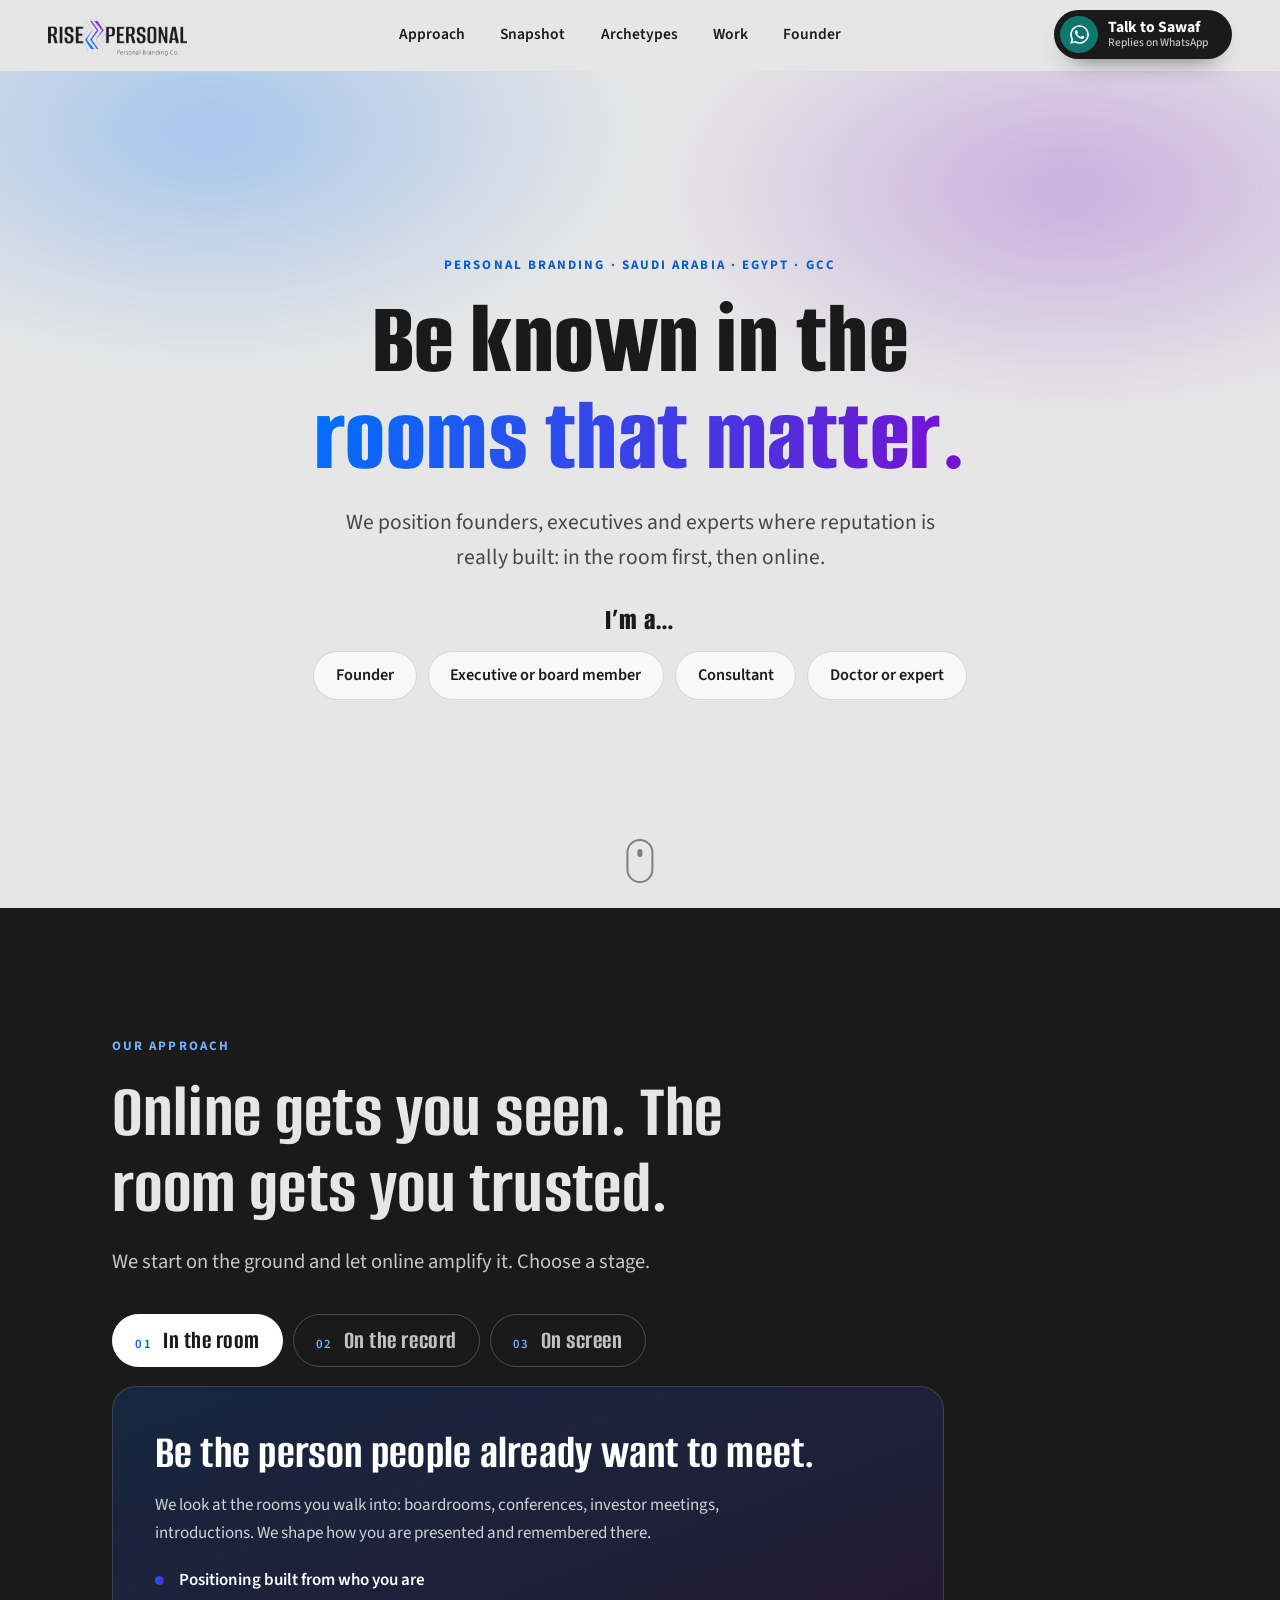
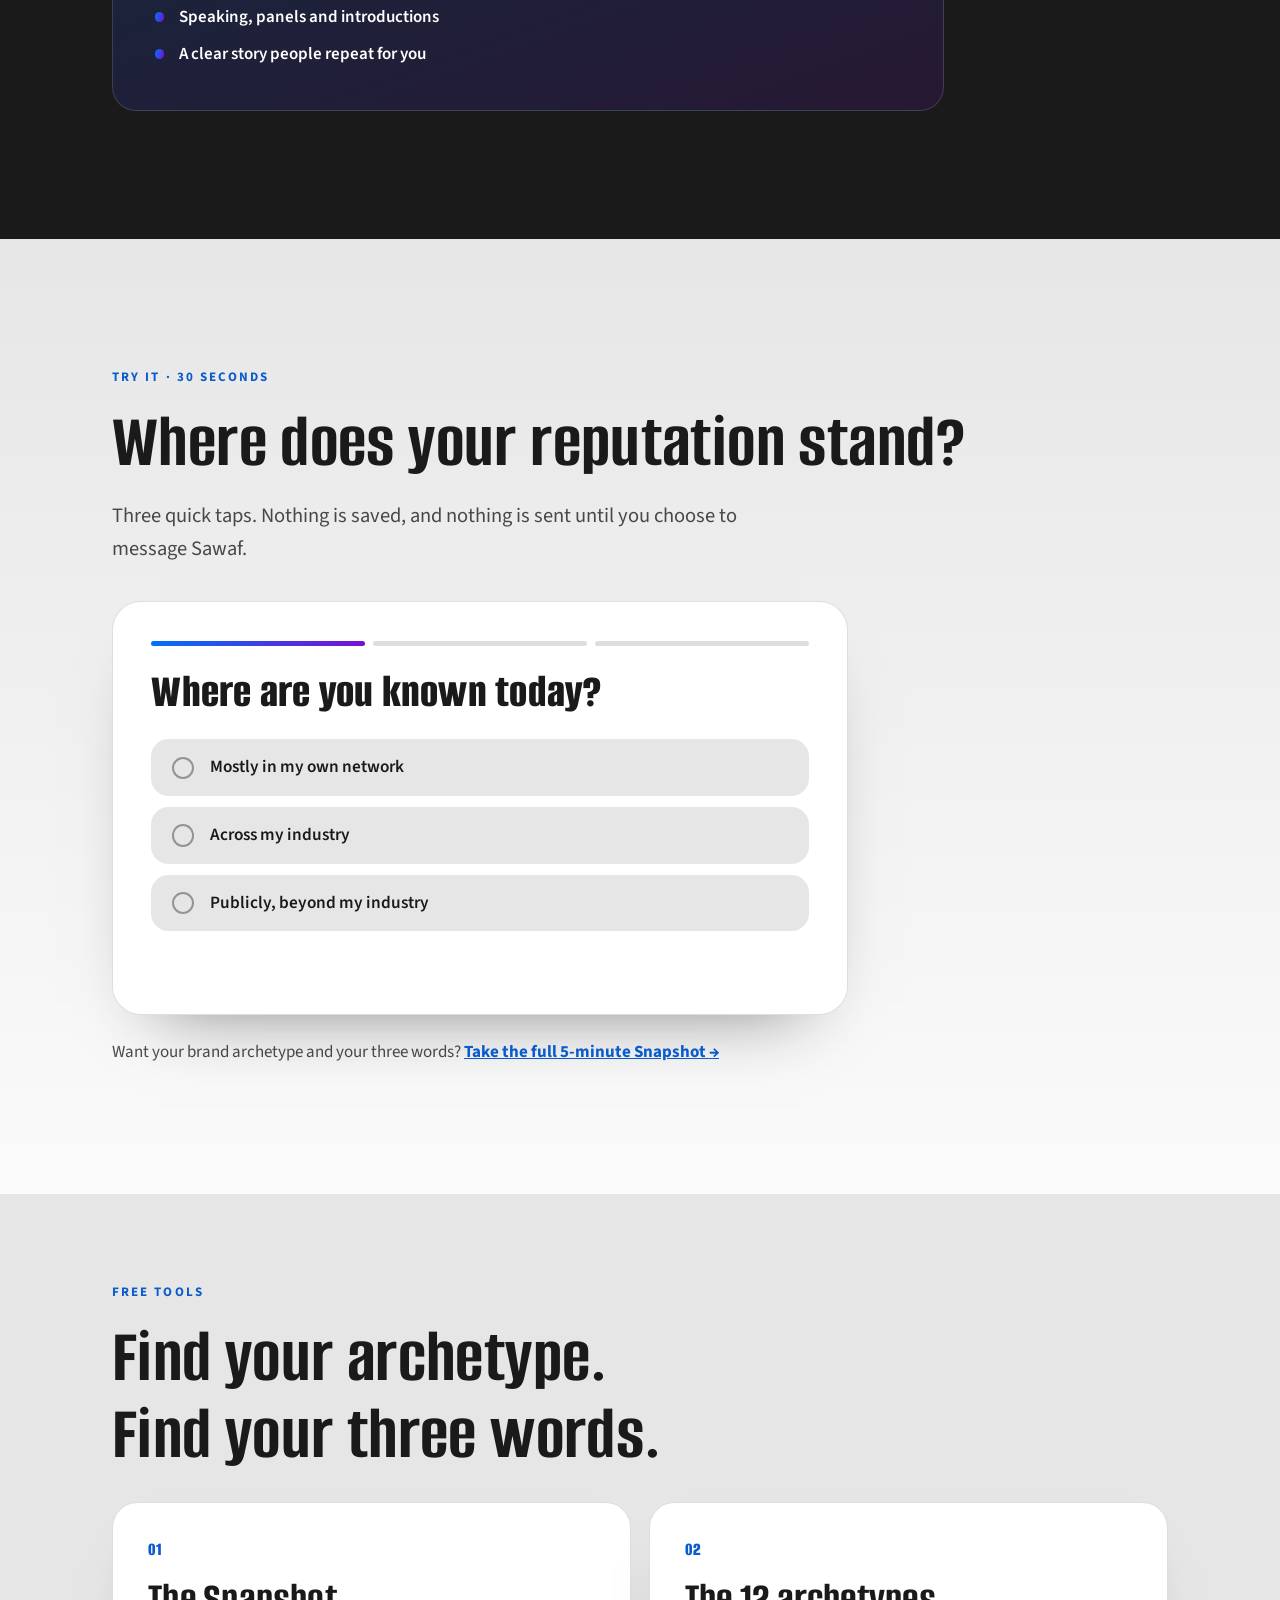
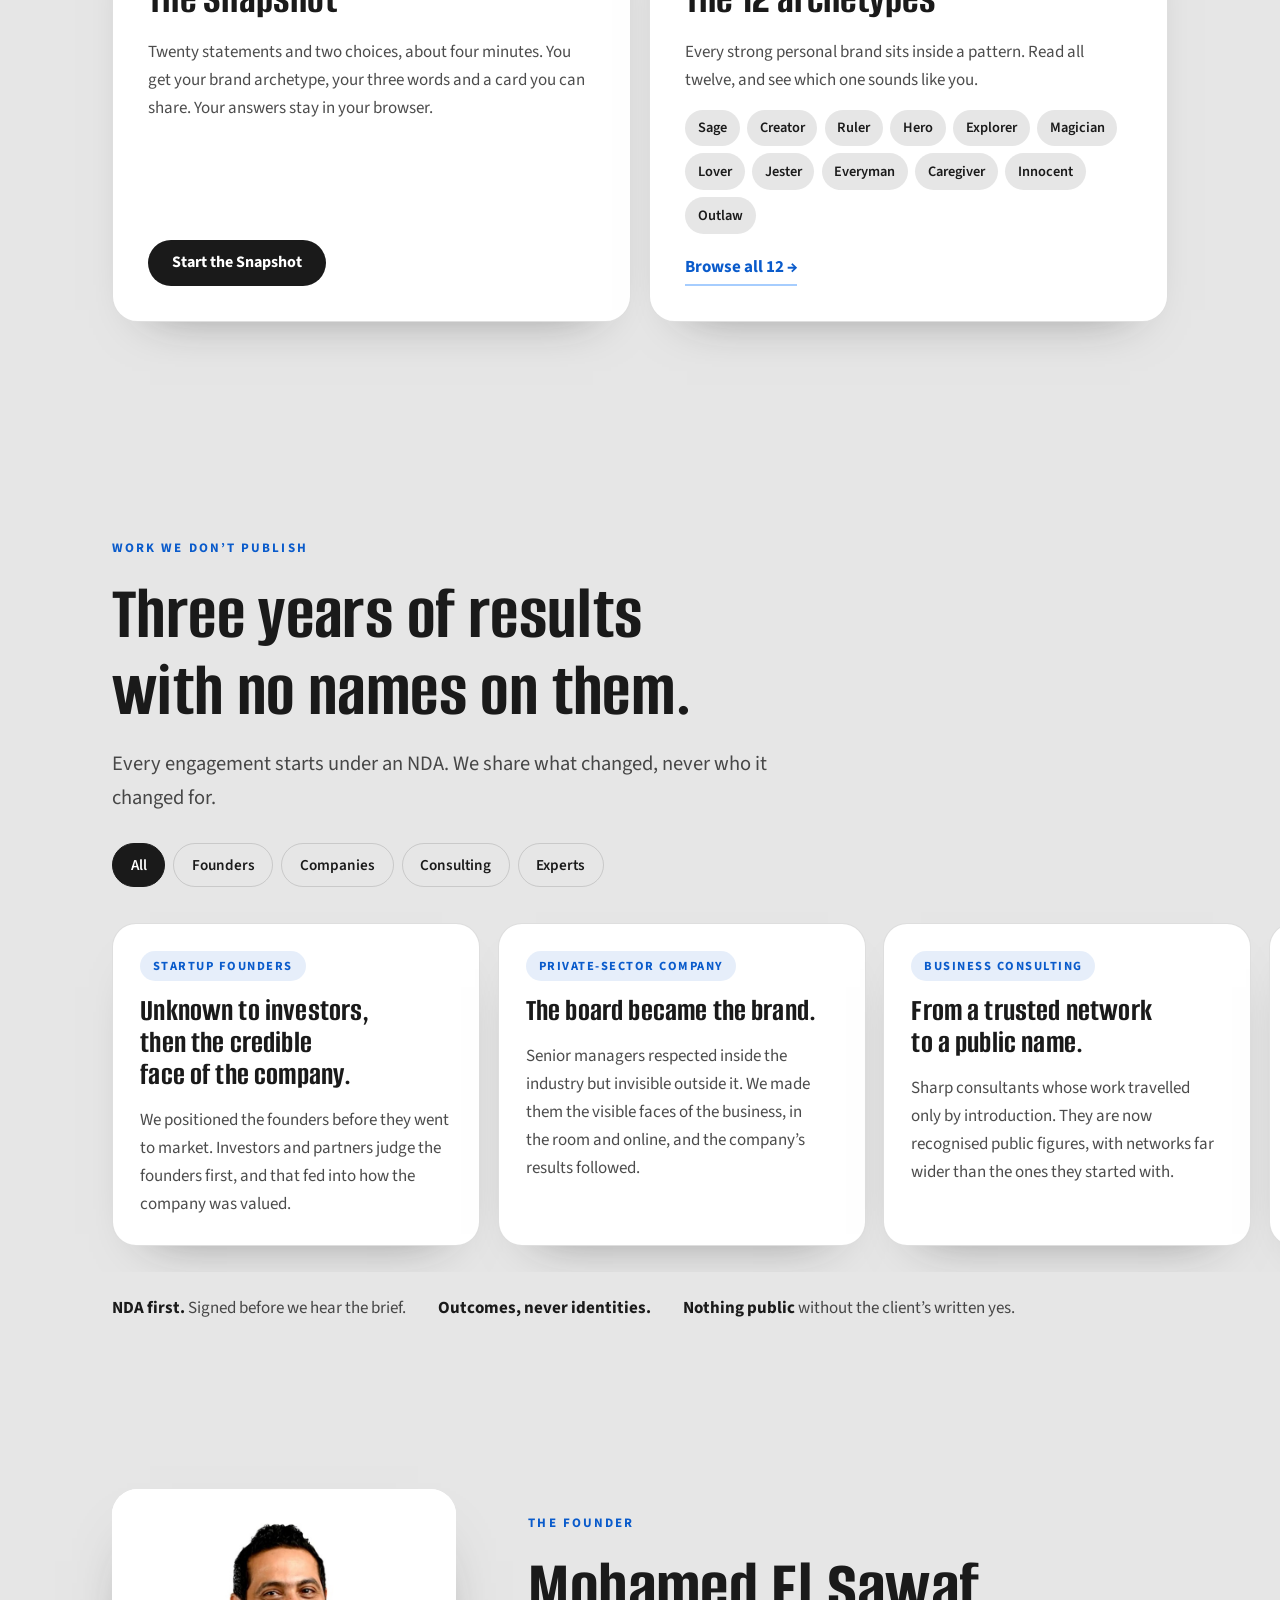
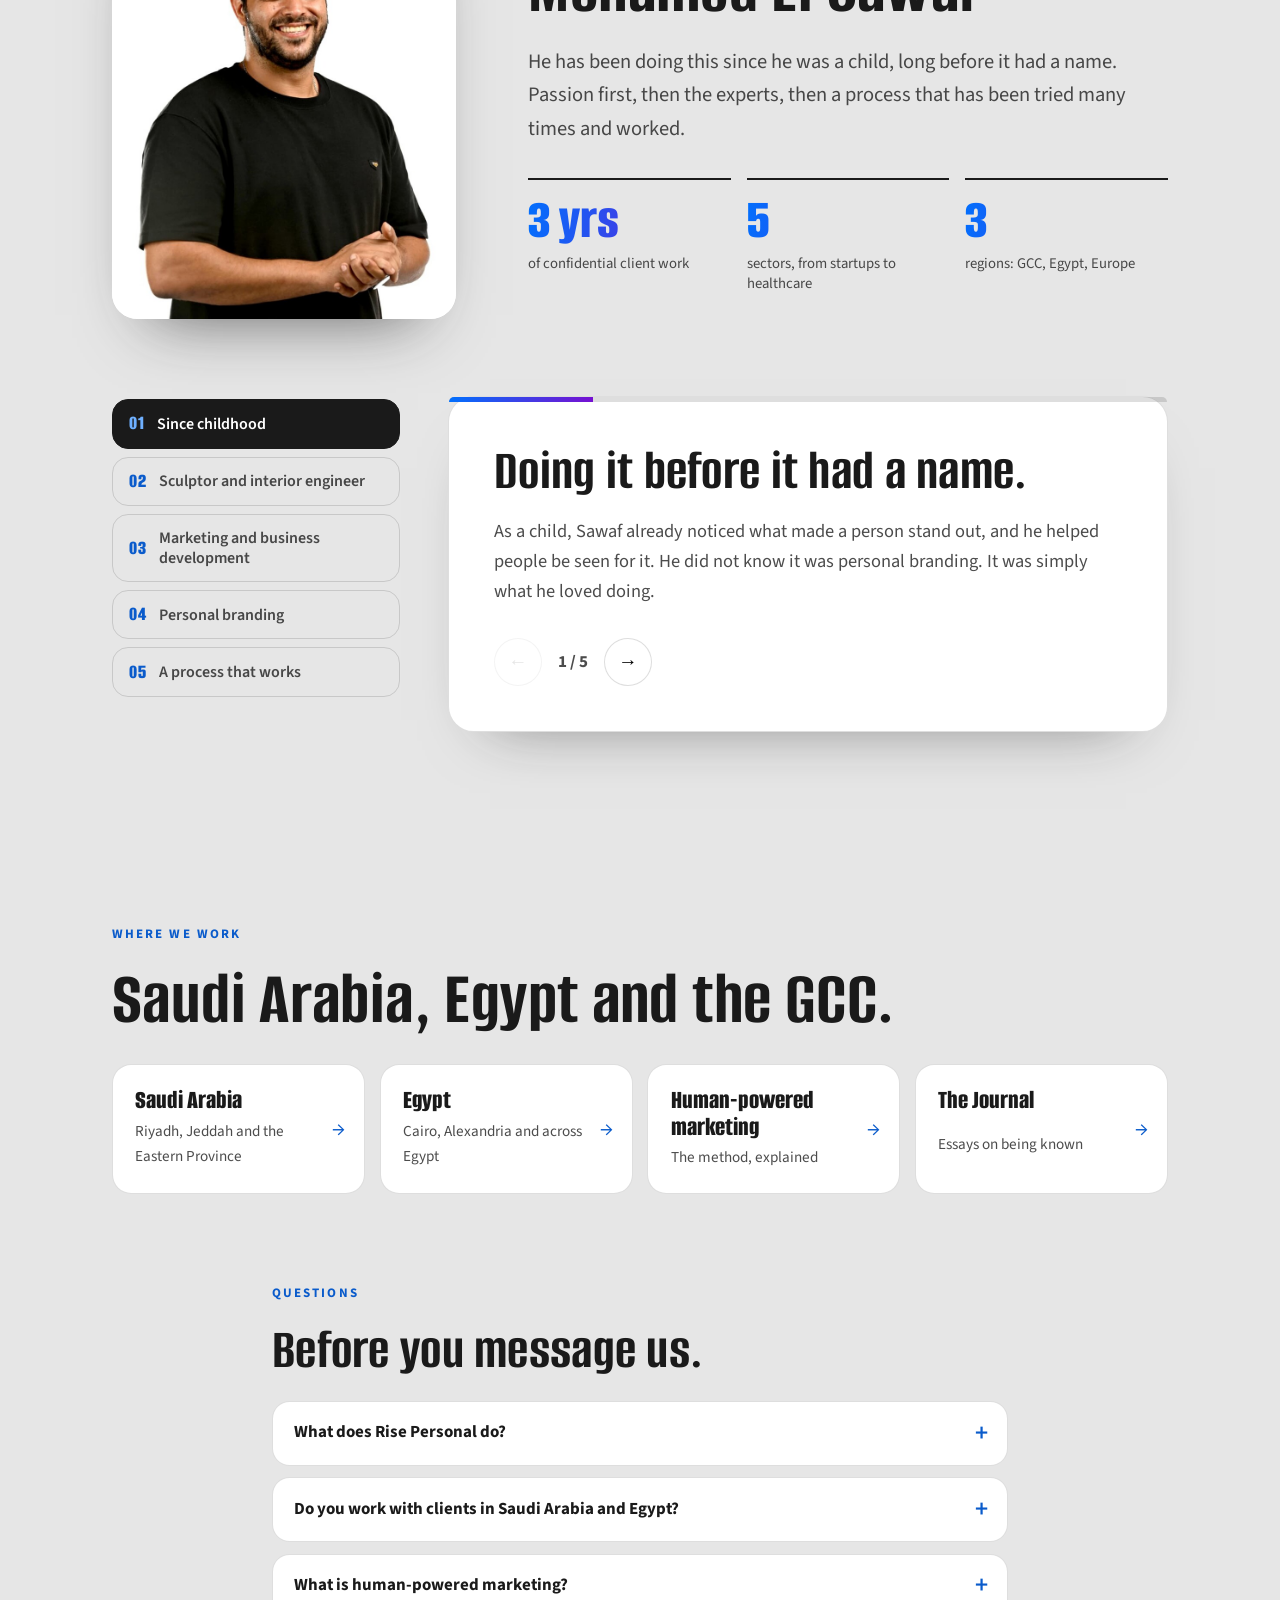
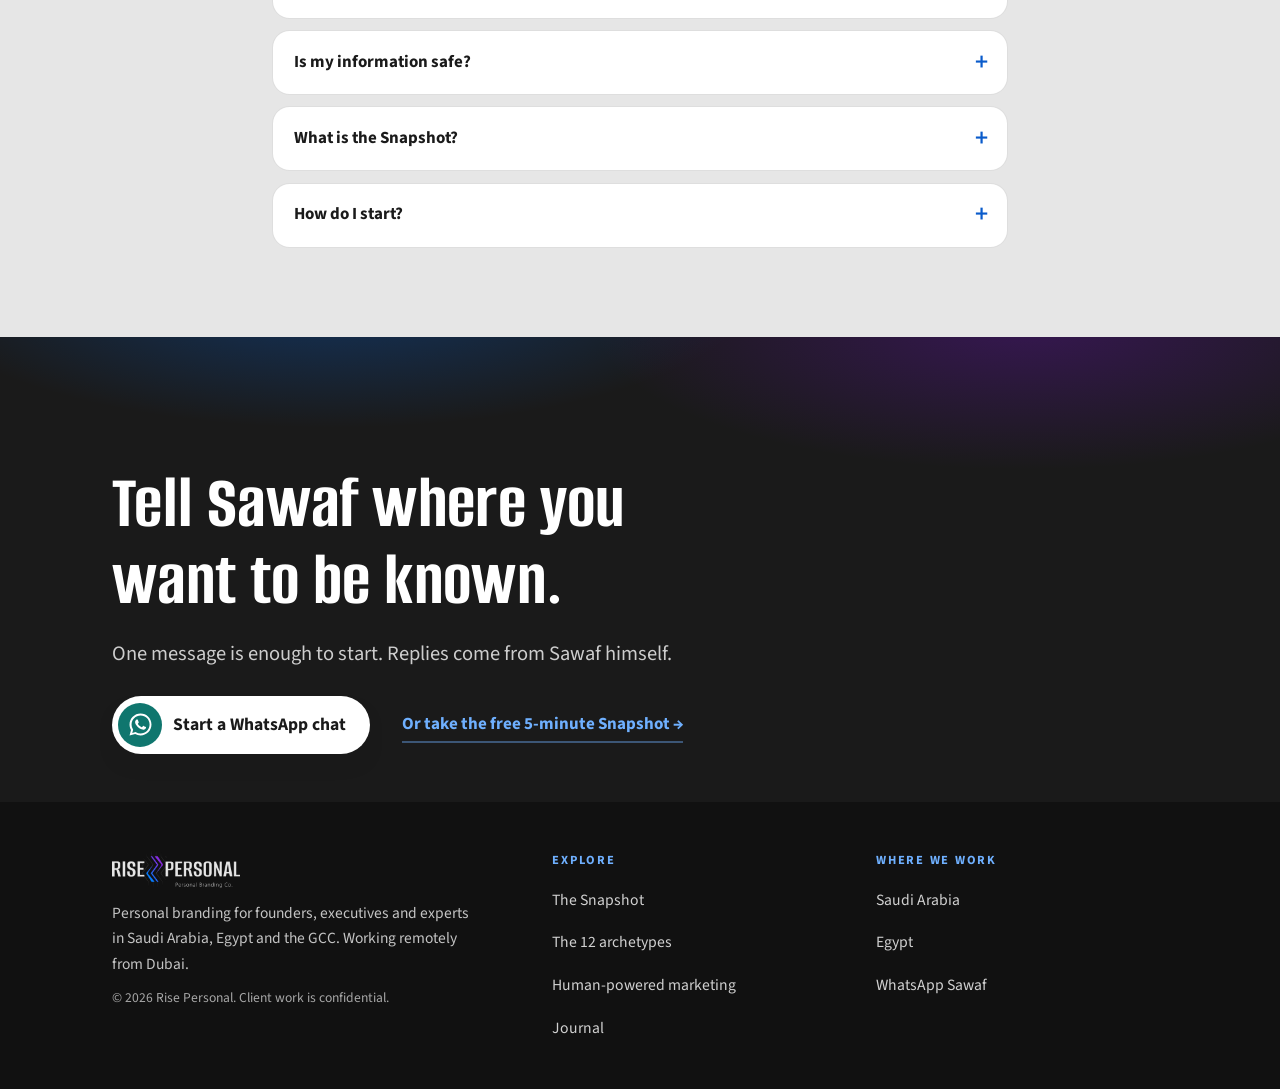
==== index.html @ c405600d "deploy: index.html" ====
<!doctype html>
<html lang="en">
<head>
<meta charset="utf-8">
<meta name="viewport" content="width=device-width,initial-scale=1,viewport-fit=cover">
<title>Personal Branding: Saudi Arabia, Egypt &amp; GCC | Rise Personal</title>
<meta name="description" content="Rise Personal positions founders, executives and experts where reputation is built: in the room first, then online. Saudi Arabia, Egypt and the GCC.">
<meta name="theme-color" content="#1A1A1A">
<!-- PREVIEW: remove noindex when V3 goes live (set LIVE=True in build_v3.py) -->
<meta name="robots" content="noindex,follow">
<link rel="canonical" href="https://www.risepersonal.com/">
<link rel="alternate" hreflang="en" href="https://www.risepersonal.com/">
<link rel="alternate" hreflang="x-default" href="https://www.risepersonal.com/">
<link rel="icon" href="assets/favicon.png">
<meta property="og:type" content="website">
<meta property="og:site_name" content="Rise Personal">
<meta property="og:locale" content="en_US">
<meta property="og:title" content="Personal Branding: Saudi Arabia, Egypt &amp; GCC | Rise Personal">
<meta property="og:description" content="Rise Personal positions founders, executives and experts where reputation is built: in the room first, then online. Saudi Arabia, Egypt and the GCC.">
<meta property="og:url" content="https://www.risepersonal.com/">
<meta property="og:image" content="https://www.risepersonal.com/assets/og-rise-personal.jpg">
<meta property="og:image:width" content="1200">
<meta property="og:image:height" content="630">
<meta name="twitter:card" content="summary_large_image">
<meta name="twitter:title" content="Personal Branding: Saudi Arabia, Egypt &amp; GCC | Rise Personal">
<meta name="twitter:description" content="Rise Personal positions founders, executives and experts where reputation is built: in the room first, then online. Saudi Arabia, Egypt and the GCC.">
<meta name="twitter:image" content="https://www.risepersonal.com/assets/og-rise-personal.jpg">
<link rel="preconnect" href="https://fonts.googleapis.com">
<link rel="preconnect" href="https://fonts.gstatic.com" crossorigin>
<link href="https://fonts.googleapis.com/css2?family=Alumni+Sans:wght@500;700;800&family=Source+Sans+3:wght@400;500;600;700&display=swap" rel="stylesheet">
<link rel="stylesheet" href="assets/v3.css?v=6">
<script type="application/ld+json">
{
 "@context": "https://schema.org",
 "@graph": [
  {
   "@type": "ProfessionalService",
   "@id": "https://www.risepersonal.com/#org",
   "name": "Rise Personal",
   "url": "https://www.risepersonal.com/",
   "logo": "https://www.risepersonal.com/assets/logo-on-white.png",
   "image": "https://www.risepersonal.com/assets/og-rise-personal.jpg",
   "description": "Personal branding and human-powered marketing for founders, executives and experts in Saudi Arabia, Egypt and the GCC.",
   "slogan": "Be known in the rooms that matter.",
   "areaServed": [
    {
     "@type": "Country",
     "name": "Saudi Arabia"
    },
    {
     "@type": "Country",
     "name": "Egypt"
    },
    {
     "@type": "Country",
     "name": "United Arab Emirates"
    },
    {
     "@type": "AdministrativeArea",
     "name": "Gulf Cooperation Council"
    }
   ],
   "founder": {
    "@id": "https://www.risepersonal.com/#sawaf"
   },
   "knowsAbout": [
    "Personal branding",
    "Human-powered marketing",
    "Brand archetypes",
    "Executive positioning"
   ],
   "contactPoint": {
    "@type": "ContactPoint",
    "contactType": "sales",
    "telephone": "+971506832835",
    "availableLanguage": [
     "English"
    ],
    "url": "https://wa.me/971506832835"
   }
  },
  {
   "@type": "WebSite",
   "@id": "https://www.risepersonal.com/#website",
   "url": "https://www.risepersonal.com/",
   "name": "Rise Personal",
   "inLanguage": "en",
   "publisher": {
    "@id": "https://www.risepersonal.com/#org"
   }
  },
  {
   "@type": "Person",
   "@id": "https://www.risepersonal.com/#sawaf",
   "name": "Mohamed El Sawaf",
   "jobTitle": "Founder",
   "worksFor": {
    "@id": "https://www.risepersonal.com/#org"
   },
   "image": "https://www.risepersonal.com/assets/sawaf.jpg"
  },
  {
   "@type": "WebPage",
   "@id": "https://www.risepersonal.com/#webpage",
   "url": "https://www.risepersonal.com/",
   "name": "Personal Branding: Saudi Arabia, Egypt & GCC | Rise Personal",
   "description": "Rise Personal positions founders, executives and experts where reputation is built: in the room first, then online. Saudi Arabia, Egypt and the GCC.",
   "isPartOf": {
    "@id": "https://www.risepersonal.com/#website"
   },
   "about": {
    "@id": "https://www.risepersonal.com/#org"
   },
   "primaryImageOfPage": "https://www.risepersonal.com/assets/og-rise-personal.jpg"
  },
  {
   "@type": "FAQPage",
   "mainEntity": [
    {
     "@type": "Question",
     "name": "What does Rise Personal do?",
     "acceptedAnswer": {
      "@type": "Answer",
      "text": "Rise Personal is a personal branding agency that positions founders, executives and experts so the right people know and trust them. We start in the room, with speaking, introductions and a clear story, then put it on the record and online."
     }
    },
    {
     "@type": "Question",
     "name": "Do you work with clients in Saudi Arabia and Egypt?",
     "acceptedAnswer": {
      "@type": "Answer",
      "text": "Yes. We work with leaders, founders and teams in Saudi Arabia, Egypt and across the GCC, and with clients in Europe. We work remotely from Dubai and do not operate an office in Saudi Arabia or Egypt."
     }
    },
    {
     "@type": "Question",
     "name": "What is human-powered marketing?",
     "acceptedAnswer": {
      "@type": "Answer",
      "text": "It is a marketing approach built on people rather than logos or products, because people trust people. The most reliable brand a company has is the visible reputation of the people who lead it."
     }
    },
    {
     "@type": "Question",
     "name": "Is my information safe?",
     "acceptedAnswer": {
      "@type": "Answer",
      "text": "Yes. We sign an NDA before we hear the brief, and we never name a client, quote them or show their work without their written approval."
     }
    },
    {
     "@type": "Question",
     "name": "What is the Snapshot?",
     "acceptedAnswer": {
      "@type": "Answer",
      "text": "The Snapshot is a free assessment of twenty statements and two choices. It names your brand archetype and your three words in about four minutes. Your answers stay in your browser."
     }
    },
    {
     "@type": "Question",
     "name": "How do I start?",
     "acceptedAnswer": {
      "@type": "Answer",
      "text": "Message Sawaf on WhatsApp, or take the Snapshot first. We share scope and pricing after a first conversation about your goals."
     }
    }
   ]
  }
 ]
}
</script>
</head>
<body>
<a class="skip" href="#main">Skip to content</a>
<div class="progress" aria-hidden="true"></div>
<header class="top">
  <a class="brand" href="index.html" aria-label="Rise Personal, home"><img src="assets/logo-on-white.png" alt="Rise Personal" width="160" height="48"></a>
  <nav class="nav-d" aria-label="Primary"><a href="#approach">Approach</a><a href="snapshot.html">Snapshot</a><a href="archetypes.html">Archetypes</a><a href="#work">Work</a><a href="#founder">Founder</a></nav>
  <a class="btn btn-wa btn-head" data-wa href="https://wa.me/971506832835"><span class="tx"><b>Talk to Sawaf</b><small>Replies on WhatsApp</small></span></a>
  <button class="burger" type="button" aria-expanded="false" aria-controls="menu" aria-label="Open menu"><span aria-hidden="true"><i></i><i></i><i></i></span></button>
</header>
<div class="menu" id="menu" hidden><nav aria-label="Menu"><a href="#approach">Approach</a><a href="snapshot.html">Snapshot</a><a href="archetypes.html">Archetypes</a><a href="#work">Work</a><a href="#founder">Founder</a><a href="personal-branding-saudi-arabia.html">Saudi Arabia</a><a href="personal-branding-egypt.html">Egypt</a><a href="human-powered-marketing.html">Human-powered marketing</a><a href="journal.html">Journal</a></nav></div>
<main id="main">

<!-- 1 · HERO + PICKER -->
<section class="hero" aria-labelledby="h1">
  <div class="glow" aria-hidden="true"></div>
  <p class="eyebrow">Personal branding · Saudi Arabia · Egypt · GCC</p>
  <h1 id="h1">Be known in the <span class="grad">rooms that matter.</span></h1>
  <p class="sub">We position founders, executives and experts where reputation is really built: in the room first, then online.</p>

  <div class="picker" role="radiogroup" aria-labelledby="pick-q">
    <p id="pick-q" class="pick-q">I’m a…</p>
    <div class="chips">
      <button type="button" class="chip" role="radio" aria-checked="false" data-role="founder">Founder</button>
      <button type="button" class="chip" role="radio" aria-checked="false" data-role="exec">Executive or board member</button>
      <button type="button" class="chip" role="radio" aria-checked="false" data-role="consultant">Consultant</button>
      <button type="button" class="chip" role="radio" aria-checked="false" data-role="expert">Doctor or expert</button>
    </div>
    <div class="answer" id="answer" aria-live="polite" hidden>
      <p class="answer-line" id="answer-line"></p>
      <p class="answer-sub" id="answer-sub"></p>
      <div class="answer-cta">
        <a class="btn btn-wa magnet" id="answer-wa" data-wa href="https://wa.me/971506832835">Start a WhatsApp chat</a>
        <a class="btn-link" href="#work" id="answer-story">See a story like yours →</a>
      </div>
    </div>
  </div>
  <a class="scroll-cue" href="#approach" aria-label="Scroll to the approach"><span></span></a>
</section>

<!-- 2 · APPROACH -->
<section id="approach" class="approach" aria-labelledby="h-approach">
  <div class="wrap">
    <p class="eyebrow reveal">Our approach</p>
    <h2 id="h-approach" class="reveal">Online gets you seen. The room gets you trusted.</h2>
    <p class="lede reveal">We start on the ground and let online amplify it. Choose a stage.</p>

    <div class="tabs" role="tablist" aria-label="Three stages of positioning">
      <button role="tab" id="t1" aria-selected="true" aria-controls="p1" class="tab"><span>01</span>In the room</button>
      <button role="tab" id="t2" aria-selected="false" aria-controls="p2" class="tab" tabindex="-1"><span>02</span>On the record</button>
      <button role="tab" id="t3" aria-selected="false" aria-controls="p3" class="tab" tabindex="-1"><span>03</span>On screen</button>
    </div>
    <div class="panels">
      <article id="p1" role="tabpanel" aria-labelledby="t1" class="panel">
        <h3>Be the person people already want to meet.</h3>
        <p>We look at the rooms you walk into: boardrooms, conferences, investor meetings, introductions. We shape how you are presented and remembered there.</p>
        <ul><li>Positioning built from who you are</li><li>Speaking, panels and introductions</li><li>A clear story people repeat for you</li></ul>
      </article>
      <article id="p2" role="tabpanel" aria-labelledby="t2" class="panel" hidden>
        <h3>Be quoted, listed and referenced.</h3>
        <p>Once the story is clear, we put it on the record: press, interviews, profiles and credible mentions that a search or an investor will find.</p>
        <ul><li>Media and thought-leadership plan</li><li>Profiles and features</li><li>Reputation that survives a Google search</li></ul>
      </article>
      <article id="p3" role="tabpanel" aria-labelledby="t3" class="panel" hidden>
        <h3>Show up online as the same person.</h3>
        <p>LinkedIn, video and content that sound like you, not like an agency. Online follows the reputation you earn in the room, so it stays consistent and human.</p>
        <ul><li>Content and scripts in your voice</li><li>Video, short-form and social</li><li>Distribution and paid reach</li></ul>
      </article>
    </div>
  </div>
</section>

<!-- 2b · REPUTATION CHECK -->
<section id="check" class="check" aria-labelledby="h-check">
  <div class="wrap">
    <p class="eyebrow reveal">Try it · 30 seconds</p>
    <h2 id="h-check" class="reveal">Where does your reputation stand?</h2>
    <p class="lede reveal">Three quick taps. Nothing is saved, and nothing is sent until you choose to message Sawaf.</p>
    <div class="quiz reveal" id="rc" aria-live="polite">
      <div class="dots" aria-hidden="true"><i class="on"></i><i></i><i></i></div>
      <div class="q-body" id="rc-body"></div>
      <div class="q-nav"><button type="button" class="btn-link" id="rc-back" hidden>← Back</button></div>
    </div>
    <p class="after-quiz reveal">Want your brand archetype and your three words? <a href="snapshot.html">Take the full 5-minute Snapshot →</a></p>
  </div>
</section>

<!-- 2c · SNAPSHOT + ARCHETYPES -->
<section id="snapshot" class="band" aria-labelledby="h-snap">
  <div class="wrap">
    <p class="eyebrow reveal">Free tools</p>
    <h2 id="h-snap" class="reveal">Find your archetype. Find your three words.</h2>
    <div class="band-grid">
      <article class="tool reveal">
        <span class="tool-n">01</span>
        <h3>The Snapshot</h3>
        <p>Twenty statements and two choices, about four minutes. You get your brand archetype, your three words and a card you can share. Your answers stay in your browser.</p>
        <a class="btn btn-ink" href="snapshot.html">Start the Snapshot</a>
      </article>
      <article class="tool reveal" style="--i:1">
        <span class="tool-n">02</span>
        <h3>The 12 archetypes</h3>
        <p>Every strong personal brand sits inside a pattern. Read all twelve, and see which one sounds like you.</p>
        <div class="pills"><a href="archetypes.html#sage">Sage</a><a href="archetypes.html#creator">Creator</a><a href="archetypes.html#ruler">Ruler</a><a href="archetypes.html#hero">Hero</a><a href="archetypes.html#explorer">Explorer</a><a href="archetypes.html#magician">Magician</a><a href="archetypes.html#lover">Lover</a><a href="archetypes.html#jester">Jester</a><a href="archetypes.html#everyman">Everyman</a><a href="archetypes.html#caregiver">Caregiver</a><a href="archetypes.html#innocent">Innocent</a><a href="archetypes.html#outlaw">Outlaw</a></div>
        <a class="btn-link" href="archetypes.html">Browse all 12 →</a>
      </article>
    </div>
  </div>
</section>

<!-- 3 · WORK -->
<section id="work" class="work" aria-labelledby="h-work">
  <div class="wrap">
    <p class="eyebrow reveal">Work we don’t publish</p>
    <h2 id="h-work" class="reveal">Three years of results with no names on them.</h2>
    <p class="lede reveal">Every engagement starts under an NDA. We share what changed, never who it changed for.</p>
    <div class="filters" role="group" aria-label="Filter stories">
      <button class="f on" data-f="all" aria-pressed="true">All</button>
      <button class="f" data-f="founder" aria-pressed="false">Founders</button>
      <button class="f" data-f="exec" aria-pressed="false">Companies</button>
      <button class="f" data-f="consultant" aria-pressed="false">Consulting</button>
      <button class="f" data-f="expert" aria-pressed="false">Experts</button>
    </div>
  </div>
  <div class="rail" tabindex="0" aria-label="Success stories, scroll sideways">
    <article class="story" data-for="founder">
      <span class="tag">Startup founders</span>
      <h3>Unknown to investors, then the credible face of the company.</h3>
      <p>We positioned the founders before they went to market. Investors and partners judge the founders first, and that fed into how the company was valued.</p>
    </article>
    <article class="story" data-for="exec">
      <span class="tag">Private-sector company</span>
      <h3>The board became the brand.</h3>
      <p>Senior managers respected inside the industry but invisible outside it. We made them the visible faces of the business, in the room and online, and the company’s results followed.</p>
    </article>
    <article class="story" data-for="consultant">
      <span class="tag">Business consulting</span>
      <h3>From a trusted network to a public name.</h3>
      <p>Sharp consultants whose work travelled only by introduction. They are now recognised public figures, with networks far wider than the ones they started with.</p>
    </article>
    <article class="story" data-for="expert">
      <span class="tag">Healthcare</span>
      <h3>Known by word of mouth, now by reputation.</h3>
      <p>A physician whose expertise was known to few. We built her message around her values and made it visible, within the rules her profession sets.</p>
    </article>
    <article class="story" data-for="expert">
      <span class="tag">Sustainability</span>
      <h3>From no online presence to a recognised voice.</h3>
      <p>A sustainability leader with no public profile. We started with what she stands for, then built her presence on the ground and online.</p>
    </article>
    <article class="story story-nda" data-for="all">
      <span class="tag">Your story</span>
      <h3>Want to know more?</h3>
      <p>Ask for a confidential introduction. We share only what each client has agreed to.</p>
      <a class="btn btn-wa" data-wa data-msg="Hello Rise Personal, I'd like a confidential introduction." href="https://wa.me/971506832835">Request an introduction</a>
    </article>
  </div>
  <div class="wrap">
    <ul class="promise reveal">
      <li><strong>NDA first.</strong> Signed before we hear the brief.</li>
      <li><strong>Outcomes, never identities.</strong></li>
      <li><strong>Nothing public</strong> without the client’s written yes.</li>
    </ul>
  </div>
</section>

<!-- 4 · FOUNDER -->
<section id="founder" class="founder" aria-labelledby="h-founder">
  <div class="wrap">
    <div class="founder-head">
      <figure class="photo reveal"><img src="assets/sawaf.jpg" width="800" height="1000" loading="lazy" decoding="async" alt="Mohamed El Sawaf, founder of Rise Personal"></figure>
      <div class="reveal">
        <p class="eyebrow">The founder</p>
        <h2 id="h-founder">Mohamed El Sawaf</h2>
        <p class="lede">He has been doing this since he was a child, long before it had a name. Passion first, then the experts, then a process that has been tried many times and worked.</p>
        <div class="facts">
          <div><b>3 yrs</b><span>of confidential client work</span></div>
          <div><b>5</b><span>sectors, from startups to healthcare</span></div>
          <div><b>3</b><span>regions: GCC, Egypt, Europe</span></div>
        </div>
      </div>
    </div>

    <div class="journey reveal" aria-label="Sawaf's journey">
      <ol class="steps" role="tablist" aria-label="Chapters of the journey">
        <li><button role="tab" id="c1" aria-selected="true" aria-controls="cp1"><b>01</b><span>Since childhood</span></button></li>
        <li><button role="tab" id="c2" aria-selected="false" aria-controls="cp2" tabindex="-1"><b>02</b><span>Sculptor and interior engineer</span></button></li>
        <li><button role="tab" id="c3" aria-selected="false" aria-controls="cp3" tabindex="-1"><b>03</b><span>Marketing and business development</span></button></li>
        <li><button role="tab" id="c4" aria-selected="false" aria-controls="cp4" tabindex="-1"><b>04</b><span>Personal branding</span></button></li>
        <li><button role="tab" id="c5" aria-selected="false" aria-controls="cp5" tabindex="-1"><b>05</b><span>A process that works</span></button></li>
      </ol>
      <div class="chapters">
        <div class="track" aria-hidden="true"><i id="track-fill"></i></div>
        <article id="cp1" role="tabpanel" aria-labelledby="c1" class="chapter">
          <h3>Doing it before it had a name.</h3>
          <p>As a child, Sawaf already noticed what made a person stand out, and he helped people be seen for it. He did not know it was personal branding. It was simply what he loved doing.</p>
        </article>
        <article id="cp2" role="tabpanel" aria-labelledby="c2" class="chapter" hidden>
          <h3>A sculptor who creates from scratch.</h3>
          <p>Sawaf graduated from the sculpture department and worked as an interior engineer. His selling point was sculpture: the ability to imagine something and create it from nothing. Before he changed careers, he also made many statues and sculptures across Egypt.</p>
          <p>Shaping something raw until people stop and look taught him a lasting lesson. The same eye for form and presence now goes into how people are seen.</p>
        </article>
        <article id="cp3" role="tabpanel" aria-labelledby="c3" class="chapter" hidden>
          <h3>Learning how business really moves.</h3>
          <p>He moved into marketing and business development. He worked with public-sector clients through <a href="https://bnsights.com" rel="noopener">Bnsights</a>, and on large private-sector projects for high-end clients. He learned how companies win trust, how deals are made, and why people buy from people long before they buy from brands.</p>
          <p>He never did it alone. He and his partners complete the puzzle together, each bringing what the others lack.</p>
        </article>
        <article id="cp4" role="tabpanel" aria-labelledby="c4" class="chapter" hidden>
          <h3>The pattern had a name.</h3>
          <p>Then it became clear: what he had always done was personal branding. And it was impressive what it could do. Supporting people to unleash their potential changed their position and their income. He turned his passion into his work.</p>
        </article>
        <article id="cp5" role="tabpanel" aria-labelledby="c5" class="chapter" hidden>
          <h3>From a talent to a method.</h3>
          <p>He learned from the experts, then tested what he learned with real clients, again and again. What began as passion and talent became a story and a process: frameworks that were tried many times, and they worked.</p>
          <div class="method-mini">
            <span><b>Snapshot</b> We listen first.</span>
            <span><b>Blueprint</b> Your voice and values take shape.</span>
            <span><b>Services</b> Your message, identity and reach.</span>
          </div>
        </article>
        <div class="ch-nav">
          <button type="button" class="ch-btn" id="ch-prev" aria-label="Previous chapter">←</button>
          <span id="ch-count" aria-live="polite">1 / 5</span>
          <button type="button" class="ch-btn" id="ch-next" aria-label="Next chapter">→</button>
        </div>
      </div>
    </div>
  </div>
</section>

<!-- 4b · MARKETS -->
<section id="markets" class="markets" aria-labelledby="h-markets">
  <div class="wrap">
    <p class="eyebrow reveal">Where we work</p>
    <h2 id="h-markets" class="reveal">Saudi Arabia, Egypt and the GCC.</h2>
    <div class="mk-grid">
      <a class="mk reveal" href="personal-branding-saudi-arabia.html"><b>Saudi Arabia</b><span>Riyadh, Jeddah and the Eastern Province</span><i aria-hidden="true">→</i></a>
      <a class="mk reveal" style="--i:1" href="personal-branding-egypt.html"><b>Egypt</b><span>Cairo, Alexandria and across Egypt</span><i aria-hidden="true">→</i></a>
      <a class="mk reveal" style="--i:2" href="human-powered-marketing.html"><b>Human-powered marketing</b><span>The method, explained</span><i aria-hidden="true">→</i></a>
      <a class="mk reveal" style="--i:3" href="journal.html"><b>The Journal</b><span>Essays on being known</span><i aria-hidden="true">→</i></a>
    </div>
  </div>
</section>

<!-- 4c · FAQ -->
<section id="faq" class="faq" aria-labelledby="h-faq">
  <div class="wrap faq-wrap">
    <p class="eyebrow reveal">Questions</p>
    <h2 id="h-faq" class="reveal">Before you message us.</h2>
    <div class="faq-list reveal">
      <details class="faq-item" name="faq"><summary>What does Rise Personal do?</summary><p>Rise Personal is a personal branding agency that positions founders, executives and experts so the right people know and trust them. We start in the room, with speaking, introductions and a clear story, then put it on the record and online.</p></details>
      <details class="faq-item" name="faq"><summary>Do you work with clients in Saudi Arabia and Egypt?</summary><p>Yes. We work with leaders, founders and teams in Saudi Arabia, Egypt and across the GCC, and with clients in Europe. We work remotely from Dubai and do not operate an office in Saudi Arabia or Egypt.</p></details>
      <details class="faq-item" name="faq"><summary>What is human-powered marketing?</summary><p>It is a marketing approach built on people rather than logos or products, because people trust people. The most reliable brand a company has is the visible reputation of the people who lead it.</p></details>
      <details class="faq-item" name="faq"><summary>Is my information safe?</summary><p>Yes. We sign an NDA before we hear the brief, and we never name a client, quote them or show their work without their written approval.</p></details>
      <details class="faq-item" name="faq"><summary>What is the Snapshot?</summary><p>The Snapshot is a free assessment of twenty statements and two choices. It names your brand archetype and your three words in about four minutes. Your answers stay in your browser.</p></details>
      <details class="faq-item" name="faq"><summary>How do I start?</summary><p>Message Sawaf on WhatsApp, or take the Snapshot first. We share scope and pricing after a first conversation about your goals.</p></details>
    </div>
  </div>
</section>

<!-- 5 · CTA -->
<section class="cta" aria-labelledby="h-cta">
  <div class="wrap">
    <h2 id="h-cta">Tell Sawaf where you want to be known.</h2>
    <p class="lede">One message is enough to start. Replies come from Sawaf himself.</p>
    <div class="cta-row">
      <a class="btn btn-wa btn-lg magnet" data-wa href="https://wa.me/971506832835">Start a WhatsApp chat</a>
      <a class="btn-link light" href="snapshot.html">Or take the free 5-minute Snapshot →</a>
    </div>
  </div>
</section>
</main>
<footer class="foot">
  <div class="wrap foot-grid">
    <div>
      <img src="assets/logo-on-black.png" alt="Rise Personal" width="140" height="42" loading="lazy">
      <p>Personal branding for founders, executives and experts in Saudi Arabia, Egypt and the GCC. Working remotely from Dubai.</p>
      <p class="small">© 2026 Rise Personal. Client work is confidential.</p>
    </div>
    <nav aria-label="Footer">
      <b>Explore</b>
      <a href="snapshot.html">The Snapshot</a>
      <a href="archetypes.html">The 12 archetypes</a>
      <a href="human-powered-marketing.html">Human-powered marketing</a>
      <a href="journal.html">Journal</a>
    </nav>
    <nav aria-label="Markets">
      <b>Where we work</b>
      <a href="personal-branding-saudi-arabia.html">Saudi Arabia</a>
      <a href="personal-branding-egypt.html">Egypt</a>
      <a data-wa href="https://wa.me/971506832835">WhatsApp Sawaf</a>
    </nav>
  </div>
</footer>
<script src="assets/site.js" defer></script>
<script src="assets/home.js" defer></script>
</body>
</html>
---- assets/v3.css ----
/* Rise Personal v3 · brand: Purple #7710D1, Blue #0170FD, Ink #1A1A1A, Mist #E6E6E6 · Alumni Sans + Source Sans 3 */
:root{
  --ink:#1A1A1A; --mist:#E6E6E6; --white:#fff;
  --blue:#0170FD; --purple:#7710D1; --blue-ink:#0A5BCB; --blue-lt:#6FB0FF;
  --wa:#0F766E; --wa-h:#0B5F58;
  --grad:linear-gradient(100deg,#0170FD,#7710D1);
  --muted:color-mix(in srgb,var(--ink) 78%,transparent);
  --line:color-mix(in srgb,var(--ink) 14%,transparent);
  --display:"Alumni Sans","Arial Narrow",Arial,sans-serif;
  --body:"Source Sans 3",system-ui,-apple-system,"Segoe UI",Roboto,Arial,sans-serif;
  --ease:cubic-bezier(.22,.61,.21,1);
  --pad:clamp(1.25rem,5vw,3rem);
}
*,*::before,*::after{box-sizing:border-box}
html{scroll-behavior:smooth;scroll-padding-top:5.5rem;-webkit-text-size-adjust:100%}
body{margin:0;background:var(--mist);color:var(--ink);font-family:var(--body);font-size:1.0625rem;line-height:1.65;overflow-x:clip}
img{max-inline-size:100%;block-size:auto;display:block}
a{color:inherit}
h1,h2,h3{font-family:var(--display);font-weight:700;line-height:1;margin:0;text-wrap:balance;letter-spacing:.005em}
p{margin:0;text-wrap:pretty}
:focus-visible{outline:3px solid var(--blue);outline-offset:3px;border-radius:.4rem}
.wrap{max-inline-size:72rem;margin-inline:auto;padding-inline:var(--pad)}
.eyebrow{font-size:.8125rem;font-weight:700;letter-spacing:.16em;text-transform:uppercase;color:var(--blue-ink);margin-block-end:1rem}
.lede{font-size:clamp(1.1rem,1.6vw,1.3rem);color:var(--muted);max-inline-size:42rem;margin-block-start:1.1rem}
h2{font-size:clamp(2.6rem,6.2vw,4.8rem)}
.grad{background:var(--grad);-webkit-background-clip:text;background-clip:text;color:transparent}

/* progress */
.progress{position:fixed;inset:0 0 auto 0;block-size:3px;background:var(--grad);transform-origin:left;transform:scaleX(0);z-index:60}
@supports (animation-timeline:scroll()){.progress{animation:grow linear both;animation-timeline:scroll(root)}@keyframes grow{to{transform:scaleX(1)}}}

/* header + buttons: see bottom block (v3.1) */

/* hero */
.hero{position:relative;min-block-size:calc(100svh - 3.9rem);display:grid;align-content:center;justify-items:center;text-align:center;padding:clamp(2rem,5vw,4rem) var(--pad) 5.5rem;overflow:hidden;isolation:isolate}
.glow{position:absolute;inset:-20% -10% auto -10%;block-size:90%;z-index:-1;background:radial-gradient(40% 45% at 22% 30%,rgba(1,112,253,.28),transparent 70%),radial-gradient(38% 42% at 78% 38%,rgba(119,16,209,.26),transparent 70%);filter:blur(20px);animation:drift 18s ease-in-out infinite alternate}
@keyframes drift{to{transform:translate3d(2%,3%,0) scale(1.06)}}
.hero h1{font-size:clamp(3.3rem,8.2vw,6.9rem);font-weight:800;line-height:.92;max-inline-size:19ch}
.hero .sub{font-size:clamp(1.1rem,1.8vw,1.35rem);color:var(--muted);max-inline-size:38rem;margin-block:1.2rem 1.8rem}
.picker{inline-size:min(100%,46rem);display:grid;gap:1rem;justify-items:center}
.pick-q{font:800 1.9rem/1 var(--display);letter-spacing:.02em}
.chips{display:flex;flex-wrap:wrap;gap:.7rem;justify-content:center}
.chip{font:600 1.02rem/1 var(--body);padding:.95rem 1.35rem;border-radius:999px;border:1.5px solid var(--line);background:rgba(255,255,255,.72);color:var(--ink);cursor:pointer;min-block-size:3rem;transition:transform .25s var(--ease),background-color .2s,border-color .2s,color .2s,box-shadow .25s}
.chip:hover{transform:translateY(-2px);border-color:var(--blue);background:#fff}
.chip[aria-checked="true"]{background:var(--ink);color:#fff;border-color:var(--ink);box-shadow:0 12px 26px -14px rgba(26,26,26,.7)}
.answer{inline-size:100%;text-align:center;padding:1.6rem 1.4rem;border-radius:1.4rem;background:#fff;border:1px solid var(--line);box-shadow:0 30px 60px -40px rgba(26,26,26,.55);animation:pop .5s var(--ease) both}
@keyframes pop{from{opacity:0;transform:translateY(10px) scale(.98)}to{opacity:1;transform:none}}
.answer-line{font:700 clamp(1.9rem,4vw,2.7rem)/1.05 var(--display)}
.answer-sub{color:var(--muted);margin:.7rem auto 1.3rem;max-inline-size:34rem}
.answer-cta{display:flex;flex-wrap:wrap;gap:1.2rem;align-items:center;justify-content:center}
.scroll-cue{position:absolute;inset-block-end:1.6rem;inset-inline-start:50%;translate:-50% 0;inline-size:1.7rem;block-size:2.7rem;border:2px solid var(--ink);border-radius:1rem;opacity:.5}
.scroll-cue span{position:absolute;inset-block-start:.5rem;inset-inline-start:50%;inline-size:.28rem;block-size:.5rem;margin-inline-start:-.14rem;border-radius:.2rem;background:var(--ink);animation:cue 1.8s ease-in-out infinite}
@keyframes cue{50%{transform:translateY(.8rem);opacity:.2}}

/* approach (dark) */
.approach{background:var(--ink);color:var(--mist);padding-block:clamp(4.5rem,10vw,8rem)}
.approach .eyebrow{color:var(--blue-lt)}
.approach .lede{color:rgba(230,230,230,.85)}
.tabs{display:flex;flex-wrap:wrap;gap:.6rem;margin-block:2.2rem 1.2rem}
.tab{display:inline-flex;align-items:baseline;gap:.7rem;font:700 1.6rem/1 var(--display);letter-spacing:.02em;color:rgba(230,230,230,.82);background:transparent;border:1.5px solid rgba(230,230,230,.25);border-radius:999px;padding:.8rem 1.4rem;cursor:pointer;min-block-size:3rem;transition:background-color .25s,color .25s,border-color .25s}
.tab span{font:600 .8rem var(--body);letter-spacing:.1em;color:var(--blue-lt)}
.tab:hover{border-color:var(--blue-lt);color:#fff}
.tab[aria-selected="true"]{background:#fff;color:var(--ink);border-color:#fff}
.tab[aria-selected="true"] span{color:var(--blue-ink)}
.panels{position:relative;min-block-size:17rem}
.panel{padding:clamp(1.5rem,4vw,2.6rem);border-radius:1.5rem;background:linear-gradient(160deg,rgba(1,112,253,.16),rgba(119,16,209,.14));border:1px solid rgba(230,230,230,.16);max-inline-size:52rem;animation:pop .45s var(--ease) both}
.panel[hidden]{display:none}
.panel h3{font-size:clamp(2rem,4vw,3rem);color:#fff}
.panel p{margin-block:.9rem 1.2rem;color:rgba(230,230,230,.9);max-inline-size:40rem}
.panel ul{margin:0;padding:0;list-style:none;display:grid;gap:.55rem}
.panel li{position:relative;padding-inline-start:1.5rem;color:#fff;font-weight:600}
.panel li::before{content:"";position:absolute;inset-inline-start:0;inset-block-start:.55em;inline-size:.6rem;block-size:.6rem;border-radius:50%;background:var(--grad)}

/* work */
.work{padding-block:clamp(4.5rem,10vw,8rem) clamp(3rem,6vw,5rem)}
.filters{display:flex;flex-wrap:wrap;gap:.5rem;margin-block-start:1.8rem}
.f{font:600 .95rem/1 var(--body);padding:.7rem 1.1rem;border-radius:999px;border:1.5px solid var(--line);background:transparent;color:var(--ink);cursor:pointer;min-block-size:2.75rem;transition:background-color .2s,color .2s,border-color .2s}
.f:hover{border-color:var(--blue)}
.f.on{background:var(--ink);color:#fff;border-color:var(--ink)}
.rail{display:flex;gap:1.1rem;overflow-x:auto;scroll-snap-type:x mandatory;--edge:max(var(--pad),calc((100vw - 72rem)/2 + var(--pad)));padding:2.2rem var(--edge) 1.6rem;scrollbar-width:thin;scroll-padding-inline:var(--edge);overscroll-behavior-x:contain}
.story{flex:0 0 min(84vw,23rem);scroll-snap-align:start;background:#fff;border:1px solid var(--line);border-radius:1.5rem;padding:1.7rem;display:flex;flex-direction:column;gap:.9rem;box-shadow:0 26px 50px -38px rgba(26,26,26,.5);transition:opacity .3s,transform .35s var(--ease),box-shadow .3s}
.story:hover{transform:translateY(-4px);box-shadow:0 34px 60px -36px rgba(26,26,26,.6)}
.story.dim{opacity:.35}
.story.match{outline:3px solid var(--blue);outline-offset:2px}
.story h3{font-size:2rem}
.story p{color:var(--muted)}
.tag{align-self:flex-start;font-size:.78rem;font-weight:700;letter-spacing:.12em;text-transform:uppercase;color:var(--blue-ink);background:rgba(10,91,203,.1);border-radius:999px;padding:.3rem .8rem}
.story-nda{background:var(--ink);color:#fff;justify-content:space-between}
.story-nda p{color:rgba(230,230,230,.88)}
.story-nda .tag{background:rgba(111,176,255,.16);color:var(--blue-lt)}
.promise{list-style:none;margin:1.4rem 0 0;padding:0;display:flex;flex-wrap:wrap;gap:.6rem 2rem;color:var(--muted)}
.promise strong{color:var(--ink)}

/* founder */
.founder{padding-block:clamp(3rem,7vw,6rem) clamp(4.5rem,9vw,8rem)}
.photo{margin:0;border-radius:1.6rem;overflow:hidden;background:#fff;max-inline-size:24rem;justify-self:center;box-shadow:0 34px 64px -38px rgba(26,26,26,.7)}
.facts{display:grid;grid-template-columns:repeat(3,1fr);gap:1rem;margin-block-start:2rem}
.facts div{border-block-start:2px solid var(--ink);padding-block-start:.7rem}
.facts b{display:block;font:800 clamp(2.4rem,5vw,3.6rem)/1 var(--display);background:var(--grad);-webkit-background-clip:text;background-clip:text;color:transparent}
.facts span{display:block;font-size:.92rem;color:var(--muted);line-height:1.4;margin-block-start:.3rem}

/* cta */
.cta{background:var(--ink);color:var(--mist);padding-block:clamp(4.5rem,10vw,8rem) 3rem;position:relative;overflow:hidden;isolation:isolate}
.cta::before{content:"";position:absolute;inset:-30% -10% auto;block-size:90%;z-index:-1;background:radial-gradient(40% 50% at 30% 20%,rgba(1,112,253,.32),transparent 70%),radial-gradient(40% 50% at 75% 30%,rgba(119,16,209,.3),transparent 70%)}
.cta h2{color:#fff;max-inline-size:16ch}
.cta .lede{color:rgba(230,230,230,.88)}
.cta-row{display:flex;flex-wrap:wrap;gap:1.4rem 2rem;align-items:center;margin-block-start:2rem}
.masters{margin-block-start:clamp(3rem,6vw,5rem);padding-inline:var(--pad)}
.masters .eyebrow{color:var(--blue-lt);max-inline-size:72rem;margin-inline:auto}
.m-row{display:flex;gap:.8rem;overflow-x:auto;scroll-snap-type:x proximity;padding-block:.6rem 1rem;max-inline-size:72rem;margin-inline:auto;scrollbar-width:thin}
.m-row a{position:relative;flex:0 0 8.5rem;border-radius:1rem;overflow:hidden;scroll-snap-align:start;text-decoration:none;transition:transform .3s var(--ease),flex-basis .35s var(--ease)}
.m-row img{inline-size:100%;block-size:11rem;object-fit:cover;filter:grayscale(1) contrast(1.05);transition:filter .3s}
.m-row a span{position:absolute;inset:auto 0 0;padding:1.6rem .6rem .55rem;font-size:.82rem;font-weight:700;color:#fff;background:linear-gradient(transparent,rgba(0,0,0,.82));line-height:1.2}
.m-row a:hover,.m-row a:focus-visible{transform:translateY(-4px)}
.m-row a:hover img,.m-row a:focus-visible img{filter:none}

/* reveal: scroll-driven where supported, JS fallback adds .in */
.reveal{opacity:0;transform:translateY(22px);transition:opacity .7s var(--ease),transform .8s var(--ease)}
.reveal.in{opacity:1;transform:none}
@supports (animation-timeline:view()){
  .reveal{opacity:1;transform:none;transition:none;animation:rev linear both;animation-timeline:view();animation-range:entry 0% entry 55%}
  @keyframes rev{from{opacity:0;transform:translateY(26px)}to{opacity:1;transform:none}}
}
.no-js .reveal{opacity:1;transform:none}
@media(prefers-reduced-motion:reduce){
  html{scroll-behavior:auto}
  *,*::before,*::after{animation:none!important;transition:none!important}
  .reveal{opacity:1!important;transform:none!important}
  .dock{transform:none}
}
::view-transition-old(root),::view-transition-new(root){animation-duration:.25s}

/* founder header + journey */
.founder-head{display:grid;gap:2.5rem;align-items:center}
@media(min-width:56rem){.founder-head{grid-template-columns:.7fr 1.3fr;gap:4.5rem}}
.journey{margin-block-start:clamp(3rem,6vw,5rem);display:grid;gap:1.6rem}
@media(min-width:56rem){.journey{grid-template-columns:18rem 1fr;gap:3rem;align-items:start}}
.steps{list-style:none;margin:0;padding:0;display:flex;gap:.5rem;overflow-x:auto;scrollbar-width:none;padding-block:.2rem}
.steps::-webkit-scrollbar{display:none}
@media(min-width:56rem){.steps{flex-direction:column;overflow:visible}}
.steps button{display:flex;align-items:center;gap:.8rem;inline-size:100%;text-align:start;font:600 1rem/1.25 var(--body);color:var(--muted);background:transparent;border:1.5px solid var(--line);border-radius:1rem;padding:.8rem 1rem;cursor:pointer;min-block-size:3.1rem;white-space:nowrap;transition:background-color .25s,color .25s,border-color .25s,transform .25s var(--ease)}
@media(min-width:56rem){.steps button{white-space:normal}}
.steps button b{font:800 1.3rem/1 var(--display);letter-spacing:.04em;color:var(--blue-ink)}
.steps button:hover{border-color:var(--blue);transform:translateX(2px)}
.steps button[aria-selected="true"]{background:var(--ink);color:#fff;border-color:var(--ink)}
.steps button[aria-selected="true"] b{color:var(--blue-lt)}
.chapters{position:relative;background:#fff;border:1px solid var(--line);border-radius:1.6rem;padding:clamp(1.6rem,4vw,2.8rem);box-shadow:0 30px 60px -42px rgba(26,26,26,.55);min-block-size:21rem;display:flex;flex-direction:column}
.track{position:absolute;inset:0 0 auto 0;block-size:5px;background:var(--line);border-radius:1.6rem 1.6rem 0 0;overflow:hidden}
.track i{display:block;block-size:100%;inline-size:20%;background:var(--grad);transition:inline-size .5s var(--ease)}
.chapter{animation:pop .5s var(--ease) both}
.chapter[hidden]{display:none}
.chapter h3{font-size:clamp(2.2rem,4.6vw,3.6rem)}
.chapter p{margin-block-start:1rem;font-size:1.15rem;color:var(--muted);max-inline-size:40rem}
.method-mini{display:grid;gap:.6rem;margin-block-start:1.4rem}
@media(min-width:48rem){.method-mini{grid-template-columns:repeat(3,1fr)}}
.method-mini span{background:color-mix(in srgb,var(--blue) 8%,#fff);border:1px solid color-mix(in srgb,var(--blue) 22%,transparent);border-radius:1rem;padding:.9rem 1rem;font-size:.95rem;color:var(--muted);line-height:1.4}
.method-mini b{display:block;font:800 1.4rem/1 var(--display);color:var(--ink);margin-block-end:.25rem}
.ch-nav{display:flex;align-items:center;gap:1rem;margin-block-start:auto;padding-block-start:1.6rem}
.ch-btn{inline-size:3rem;block-size:3rem;border-radius:50%;border:1.5px solid var(--line);background:#fff;font-size:1.2rem;cursor:pointer;transition:background-color .2s,color .2s,border-color .2s}
.ch-btn:hover:not(:disabled){background:var(--ink);color:#fff;border-color:var(--ink)}
.ch-btn:disabled{opacity:.35;cursor:default}
#ch-count{font-weight:700;color:var(--muted);font-variant-numeric:tabular-nums}

/* reputation check */
.check{background:linear-gradient(180deg,var(--mist),#fff 120%);padding-block:clamp(4.5rem,10vw,8rem)}
.quiz{margin-block-start:2.2rem;max-inline-size:46rem;background:#fff;border:1px solid var(--line);border-radius:1.8rem;padding:clamp(1.4rem,4vw,2.4rem);box-shadow:0 36px 70px -46px rgba(26,26,26,.6)}
.dots{display:flex;gap:.5rem;margin-block-end:1.4rem}
.dots i{flex:1;block-size:5px;border-radius:5px;background:var(--line);transition:background-color .3s}
.dots i.on{background:var(--grad)}
.q-q{font:800 clamp(2rem,4.4vw,3rem)/1.02 var(--display)}
.q-opts{display:grid;gap:.7rem;margin-block-start:1.4rem}
.q-opt{display:flex;align-items:center;gap:1rem;text-align:start;font:600 1.08rem/1.3 var(--body);color:var(--ink);background:var(--mist);border:1.5px solid transparent;border-radius:1.1rem;padding:1rem 1.2rem;cursor:pointer;min-block-size:3.5rem;transition:transform .25s var(--ease),background-color .2s,border-color .2s,color .2s}
.q-opt i{flex:none;inline-size:1.4rem;block-size:1.4rem;border-radius:50%;border:2px solid color-mix(in srgb,var(--ink) 40%,transparent);transition:all .2s}
.q-opt:hover{transform:translateX(4px);border-color:var(--blue);background:#fff}
.q-opt.sel{background:var(--ink);color:#fff}
.q-opt.sel i{border-color:var(--blue-lt);background:radial-gradient(circle,var(--blue-lt) 38%,transparent 42%)}
.q-nav{margin-block-start:1.2rem;min-block-size:1.6rem}
.res-tag{font-size:.78rem;font-weight:700;letter-spacing:.14em;text-transform:uppercase;color:var(--blue-ink)}
.res-title{font:800 clamp(2.1rem,4.6vw,3.2rem)/1.02 var(--display);margin-block:.5rem 1.2rem}
.res-list{list-style:none;margin:0 0 1.5rem;padding:0;display:grid;gap:.8rem}
.res-list li{display:grid;grid-template-columns:5.5rem 1fr;gap:.9rem;align-items:baseline;padding-block-start:.8rem;border-block-start:1px solid var(--line)}
.res-list b{font-size:.78rem;font-weight:700;letter-spacing:.12em;text-transform:uppercase;color:var(--blue-ink)}
.res-cta{display:flex;flex-wrap:wrap;gap:1rem 1.4rem;align-items:center}
button.btn-link{background:none;border:0;border-block-end:2px solid color-mix(in srgb,var(--blue) 35%,transparent);font:700 1rem/1.4 var(--body);cursor:pointer;color:var(--blue-ink);padding:.2rem 0}
button.btn-link:hover{border-block-end-color:var(--blue)}

/* ================= v3.1 ================= */
.skip{position:absolute;inset-inline-start:1rem;inset-block-start:-4rem;background:var(--ink);color:#fff;padding:.7rem 1rem;border-radius:.6rem;z-index:100;transition:inset-block-start .2s}
.skip:focus{inset-block-start:.8rem}

/* header */
.top{position:sticky;inset-block-start:0;z-index:50;display:flex;align-items:center;gap:1rem;padding:.65rem var(--pad);background:color-mix(in srgb,var(--mist) 84%,transparent);backdrop-filter:blur(16px) saturate(1.5);-webkit-backdrop-filter:blur(16px) saturate(1.5);border-block-end:1px solid transparent;transition:border-color .25s,box-shadow .25s}
.top.scrolled{border-block-end-color:var(--line);box-shadow:0 10px 30px -22px rgba(26,26,26,.5)}
.brand{display:block;flex:none}
.brand img{block-size:2.6rem;inline-size:auto}
.nav-d{display:none;margin-inline:auto;gap:.3rem}
.nav-d a{position:relative;text-decoration:none;font-weight:600;font-size:.97rem;padding:.55rem .95rem;border-radius:999px;color:var(--ink);transition:background-color .2s,color .2s}
.nav-d a:hover{background:rgba(26,26,26,.07)}
.nav-d a[aria-current="page"]{background:var(--ink);color:#fff}
.top .btn-head{margin-inline-start:auto}
@media(min-width:62rem){.nav-d{display:flex}.top .btn-head{margin-inline-start:0}.burger{display:none!important}}

/* buttons */
.btn{display:inline-flex;align-items:center;justify-content:center;gap:.65rem;min-block-size:2.9rem;padding:.7rem 1.5rem;border-radius:999px;font:700 1rem/1.1 var(--body);text-decoration:none;border:0;cursor:pointer;transition:transform .25s var(--ease),background-color .2s,color .2s,box-shadow .25s,border-color .2s;will-change:transform}
.btn-ink{background:var(--ink);color:#fff}
.btn-ink:hover{background:#000;box-shadow:0 14px 28px -14px rgba(26,26,26,.8)}
.btn-ghost{background:transparent;color:var(--ink);border:1.5px solid var(--line)}
.btn-ghost:hover{border-color:var(--ink)}
.btn-lg{min-block-size:3.6rem;font-size:1.1rem}
.btn-wa{--ic:url("data:image/svg+xml,%3Csvg xmlns='http://www.w3.org/2000/svg' viewBox='0 0 32 32'%3E%3Cpath fill='%23fff' d='M16.04 3C8.84 3 3 8.83 3 16.01c0 2.3.6 4.54 1.74 6.51L3 29l6.65-1.7a13.03 13.03 0 0 0 6.39 1.63h.01C23.24 28.93 29 23.1 29 15.92 29 8.83 23.24 3 16.04 3Zm0 23.7h-.01a10.7 10.7 0 0 1-5.45-1.49l-.39-.23-3.95 1.01 1.05-3.85-.25-.4a10.67 10.67 0 0 1-1.64-5.73c0-5.9 4.82-10.7 10.74-10.7 5.74 0 10.62 4.4 10.62 10.7 0 5.91-4.81 10.69-10.72 10.69Zm5.88-8c-.32-.16-1.9-.94-2.2-1.05-.29-.11-.5-.16-.71.16-.21.32-.82 1.05-1.01 1.27-.18.21-.37.24-.69.08-.32-.16-1.35-.5-2.57-1.59-.95-.85-1.59-1.9-1.78-2.22-.18-.32-.02-.49.14-.65.14-.14.32-.37.48-.56.16-.18.21-.32.32-.53.11-.21.05-.4-.03-.56-.08-.16-.71-1.72-.98-2.35-.26-.62-.52-.53-.71-.54h-.61c-.21 0-.56.08-.85.4-.29.32-1.11 1.09-1.11 2.66s1.14 3.09 1.3 3.3c.16.21 2.24 3.41 5.42 4.78.76.33 1.35.52 1.81.67.76.24 1.45.21 2 .13.61-.09 1.9-.78 2.16-1.53.27-.75.27-1.4.19-1.53-.08-.13-.29-.21-.61-.37Z'/%3E%3C/svg%3E");
  background:var(--ink);color:#fff;padding:.35rem 1.5rem .35rem .4rem;box-shadow:0 12px 26px -16px rgba(26,26,26,.9)}
.btn-wa::before{content:"";flex:none;inline-size:2.35rem;block-size:2.35rem;border-radius:50%;background:var(--wa) var(--ic) center/62% no-repeat;transition:transform .35s var(--ease)}
.btn-wa:hover{background:#000;box-shadow:0 0 0 3px color-mix(in srgb,var(--blue) 45%,transparent),0 16px 30px -14px rgba(26,26,26,.9)}
.btn-wa:hover::before{transform:rotate(-12deg) scale(1.06)}
.btn-lg.btn-wa::before{inline-size:2.75rem;block-size:2.75rem}
.btn-head .tx{display:grid;gap:.12rem;text-align:start}
.btn-head b{font-weight:700;font-size:.98rem;line-height:1}
.btn-head small{font-size:.72rem;font-weight:500;color:rgba(230,230,230,.82);line-height:1}
@media(max-width:35.99rem){.btn-head small{display:none}.btn-head{padding-inline-end:1.1rem}.btn-head b{font-size:.93rem}}
.cta .btn-wa,.story-nda .btn-wa{background:#fff;color:var(--ink)}
.cta .btn-wa:hover,.story-nda .btn-wa:hover{background:#fff;box-shadow:0 0 0 3px rgba(111,176,255,.6),0 16px 30px -14px rgba(0,0,0,.8)}

/* burger + menu */
.burger{display:inline-grid;place-items:center;flex:none;inline-size:2.9rem;block-size:2.9rem;border-radius:50%;border:1.5px solid var(--line);background:rgba(255,255,255,.7);cursor:pointer;color:var(--ink);padding:0}
.burger span{position:relative;inline-size:1.2rem;block-size:.9rem;display:block}
.burger i{position:absolute;inset-inline:0;block-size:2px;border-radius:2px;background:currentColor;transition:transform .28s var(--ease),opacity .2s,top .28s var(--ease)}
.burger i:nth-child(1){top:0}.burger i:nth-child(2){top:calc(50% - 1px)}.burger i:nth-child(3){top:calc(100% - 2px)}
.burger[aria-expanded="true"] i:nth-child(1){top:calc(50% - 1px);transform:rotate(45deg)}
.burger[aria-expanded="true"] i:nth-child(2){opacity:0}
.burger[aria-expanded="true"] i:nth-child(3){top:calc(50% - 1px);transform:rotate(-45deg)}
.menu{position:fixed;inset:3.9rem 0 0 0;z-index:49;background:var(--ink);padding:1.4rem var(--pad) 3rem;overflow:auto;opacity:0;transform:translateY(-10px);transition:opacity .25s ease,transform .3s var(--ease)}
.menu.open{opacity:1;transform:none}
.menu[hidden]{display:none}
.menu nav{display:grid;max-inline-size:34rem;margin-inline:auto}
.menu a{font:800 2.3rem/1 var(--display);color:#fff;text-decoration:none;padding:1rem .2rem;border-block-end:1px solid rgba(230,230,230,.14);letter-spacing:.01em}
.menu a:nth-child(n+6){font:600 1.05rem var(--body);color:rgba(230,230,230,.82);padding-block:.8rem}
.menu a[aria-current="page"]{color:var(--blue-lt)}
body.menu-open{overflow:hidden}

/* sub-page hero + prose */
.narrow{max-inline-size:50rem}
.phero{padding:clamp(2.5rem,6vw,5rem) 0 clamp(2rem,4vw,3rem);background:linear-gradient(180deg,var(--mist),#f3f3f3)}
.phero h1{font-size:clamp(2.8rem,7vw,5.2rem);font-weight:800;line-height:.95;max-inline-size:18ch}
.crumbs{font-size:.88rem;color:var(--muted);margin-block-end:1.2rem}
.crumbs a{color:var(--blue-ink);text-decoration:none;font-weight:600}
.ans-box{margin-block-start:1.8rem;background:#fff;border:1px solid var(--line);border-inline-start:5px solid var(--blue);border-radius:1rem;padding:1.2rem 1.4rem;box-shadow:0 22px 44px -36px rgba(26,26,26,.5)}
.ans-box span{display:block;font-size:.76rem;font-weight:700;letter-spacing:.14em;text-transform:uppercase;color:var(--blue-ink);margin-block-end:.4rem}
.ans-box p{font-size:1.08rem;line-height:1.6}
.prose{padding-block:clamp(2rem,5vw,4rem)}
.prose h2{font-size:clamp(2.1rem,4.4vw,3.2rem);margin:2.4rem 0 .9rem}
.prose h2:first-child{margin-block-start:0}
.prose p,.prose li{color:var(--muted);font-size:1.1rem;line-height:1.75}
.prose p{margin-block:.9rem}
.prose ul,.prose ol{padding-inline-start:1.3rem;display:grid;gap:.6rem;margin-block:1rem}
.prose li::marker{color:var(--blue)}
.prose strong{color:var(--ink)}
.prose a,.faq-item a{color:var(--blue-ink);font-weight:600}

/* faq */
.faq{padding-block:clamp(3rem,7vw,6rem)}
.faq-wrap{max-inline-size:52rem}
.faq-page{padding-block:clamp(2rem,5vw,4rem)}
.faq h2{font-size:clamp(2.2rem,5vw,3.6rem);margin-block-end:1.4rem}
.faq-list{display:grid;gap:.7rem}
.faq-item{background:#fff;border:1px solid var(--line);border-radius:1.1rem;transition:box-shadow .25s,border-color .25s}
.faq-item[open]{border-color:color-mix(in srgb,var(--blue) 45%,transparent);box-shadow:0 22px 40px -32px rgba(1,112,253,.5)}
.faq-item summary{cursor:pointer;list-style:none;padding:1.1rem 3.2rem 1.1rem 1.3rem;font-weight:700;font-size:1.06rem;position:relative;min-block-size:3.3rem;display:flex;align-items:center}
.faq-item summary::-webkit-details-marker{display:none}
.faq-item summary::after{content:"+";position:absolute;inset-inline-end:1.2rem;font:600 1.6rem/1 var(--body);color:var(--blue-ink);transition:transform .3s var(--ease)}
.faq-item[open] summary::after{transform:rotate(45deg)}
.faq-item p{padding:0 1.3rem 1.2rem;color:var(--muted);line-height:1.7}
.faq-item::details-content{block-size:0;overflow:clip;transition:block-size .35s var(--ease),content-visibility .35s allow-discrete}
.faq-item[open]::details-content{block-size:auto}
@supports (interpolate-size:allow-keywords){:root{interpolate-size:allow-keywords}}

/* home additions */
.after-quiz{margin-block-start:1.4rem;color:var(--muted)}
.after-quiz a,.band a.btn-link{color:var(--blue-ink);font-weight:700}
.band{padding-block:clamp(3rem,7vw,5.5rem)}
.band-grid{display:grid;gap:1.1rem;margin-block-start:1.8rem}
@media(min-width:56rem){.band-grid{grid-template-columns:1fr 1fr}}
.tool{background:#fff;border:1px solid var(--line);border-radius:1.6rem;padding:clamp(1.5rem,3.5vw,2.2rem);display:flex;flex-direction:column;gap:1rem;align-items:flex-start;box-shadow:0 26px 50px -38px rgba(26,26,26,.5)}
.tool-wide{align-items:flex-start}
.tool-n{font:800 1.2rem var(--display);letter-spacing:.06em;color:var(--blue-ink)}
.tool h2,.tool h3{font-size:clamp(2rem,4vw,2.8rem)}
.tool p{color:var(--muted)}
.pills{display:flex;flex-wrap:wrap;gap:.45rem}
.pills a{font-size:.9rem;font-weight:600;text-decoration:none;color:var(--ink);padding:.4rem .8rem;border-radius:999px;background:var(--mist);transition:background-color .2s,color .2s}
.pills a:hover{background:var(--ink);color:#fff}
.markets{padding-block:clamp(3rem,6vw,5rem) 0}
.mk-grid{display:grid;gap:.9rem;margin-block-start:1.6rem}
@media(min-width:48rem){.mk-grid{grid-template-columns:repeat(2,1fr)}}@media(min-width:70rem){.mk-grid{grid-template-columns:repeat(4,1fr)}}
.mk{position:relative;display:grid;gap:.25rem;padding:1.4rem 3rem 1.4rem 1.4rem;border-radius:1.2rem;background:#fff;border:1px solid var(--line);text-decoration:none;transition:transform .3s var(--ease),border-color .2s,box-shadow .3s}
.mk b{font:800 1.7rem/1 var(--display)}
.mk span{color:var(--muted);font-size:.95rem}
.mk i{position:absolute;inset-inline-end:1.2rem;inset-block-start:50%;translate:0 -50%;font-style:normal;font-size:1.3rem;color:var(--blue-ink);transition:transform .3s var(--ease)}
.mk:hover{transform:translateY(-3px);border-color:var(--blue);box-shadow:0 24px 40px -30px rgba(1,112,253,.5)}
.mk:hover i{transform:translateX(4px)}
.cta-slim{padding-block:clamp(3.5rem,8vw,6rem)}

/* archetypes */
.arch-list{display:grid;gap:.7rem;padding-block:1rem clamp(2rem,5vw,4rem)}
.arch{background:#fff;border:1px solid var(--line);border-radius:1.2rem;scroll-margin-top:5.5rem;transition:border-color .25s,box-shadow .25s}
.arch[open]{border-color:var(--blue);box-shadow:0 26px 46px -32px rgba(1,112,253,.55)}
.arch summary{list-style:none;cursor:pointer;display:grid;grid-template-columns:auto 1fr auto;gap:1rem;align-items:center;padding:1.1rem 1.3rem;min-block-size:4rem}
.arch summary::-webkit-details-marker{display:none}
.an{font:800 1.5rem/1 var(--display);color:var(--blue-ink);inline-size:2.2rem}
.at b{display:block;font:800 clamp(1.7rem,3.6vw,2.2rem)/1 var(--display)}
.at em{display:block;font-style:normal;color:var(--muted);font-size:.98rem;line-height:1.45;margin-block-start:.25rem}
.ap{inline-size:1.6rem;block-size:1.6rem;position:relative}
.ap::before,.ap::after{content:"";position:absolute;inset:50% 0 auto;block-size:2px;background:var(--blue-ink);transition:transform .3s var(--ease)}
.ap::after{transform:rotate(90deg)}
.arch[open] .ap::after{transform:rotate(0)}
.ab{padding:0 1.3rem 1.4rem;display:grid;gap:1rem;animation:pop .4s var(--ease) both}
.aw{font:800 clamp(1.9rem,4vw,2.6rem)/1 var(--display);background:var(--grad);-webkit-background-clip:text;background-clip:text;color:transparent}
.ag{display:grid;gap:.9rem}
@media(min-width:44rem){.ag{grid-template-columns:1fr 1fr}}
.ag h3{font:700 .8rem var(--body);letter-spacing:.12em;text-transform:uppercase;color:var(--blue-ink);margin-block-end:.3rem}
.ag p{color:var(--muted)}
.af{padding:1rem 1.1rem;border-radius:1rem;background:color-mix(in srgb,var(--blue) 7%,#fff);border:1px solid color-mix(in srgb,var(--blue) 18%,transparent);color:var(--ink)}

/* snapshot app */
.snap{padding-block:clamp(2rem,5vw,4rem)}
.snap h1{font-size:clamp(3rem,8vw,5.8rem);font-weight:800;line-height:.92}
.snap .lede{margin-block-end:1.6rem}
.screen[hidden]{display:none}
.facts-row{list-style:none;margin:0 0 2rem;padding:0;display:flex;flex-wrap:wrap;gap:.8rem}
.facts-row li{background:#fff;border:1px solid var(--line);border-radius:1rem;padding:.8rem 1.2rem;min-inline-size:7.5rem}
.facts-row b{display:block;font:800 2rem/1 var(--display);background:var(--grad);-webkit-background-clip:text;background-clip:text;color:transparent}
.facts-row span{font-size:.88rem;color:var(--muted)}
.intro-cta{display:grid;gap:1rem;justify-items:start}
#resume{color:var(--muted)}
.q-meta{display:flex;justify-content:space-between;font-size:.8rem;font-weight:700;letter-spacing:.14em;text-transform:uppercase;color:var(--ink);margin-block-end:.7rem}
.q-meta span{transition:opacity .16s}
#qlabel.swap{opacity:0}
.q-meta #qpct{color:var(--blue-ink)}
.q-bar{block-size:.5rem;border-radius:.5rem;background:var(--line);overflow:hidden}
.q-bar i{display:block;block-size:100%;inline-size:5%;background:var(--grad);transition:inline-size .6s var(--ease)}
.q-note{min-block-size:1.7rem;margin:.8rem 0;font-weight:600;color:var(--blue-ink);opacity:0;transform:translateY(4px);transition:opacity .3s,transform .3s var(--ease)}
.q-note.show{opacity:1;transform:none}
.q-card{background:#fff;border:1px solid var(--line);border-radius:1.8rem;padding:clamp(1.4rem,4vw,2.4rem);box-shadow:0 36px 70px -46px rgba(26,26,26,.6);transition:block-size .38s var(--ease);overflow:hidden}
.qin{transition:opacity .2s,transform .26s var(--ease)}
.qin.out{opacity:0;transform:translateX(calc(var(--dir,1)*-22px))}
.qin.pre{opacity:0;transform:translateX(calc(var(--dir,1)*26px))}
.qin.pre .q-opt{opacity:0}
.qin.in{opacity:1;transform:none;transition:opacity .34s,transform .42s var(--ease)}
.qin.in .q-opt{animation:opt-in .44s var(--ease) both;animation-delay:calc(var(--n,0)*55ms + 90ms)}
@keyframes opt-in{from{opacity:0;transform:translateY(12px)}to{opacity:1;transform:none}}
.q-card .tag{display:inline-block;margin-block-end:1rem}
.q-opt .k{flex:none;font:700 .8rem var(--body);color:var(--blue-ink);inline-size:1rem}
.q-opt.big{align-items:center}
.q-opt.big b{display:block;font:800 1.5rem/1 var(--display)}
.q-opt.big small{display:block;font-size:.92rem;color:inherit;opacity:.78;margin-block-start:.2rem}
.q-opt.sel .k{color:var(--blue-lt)}
.q-foot{display:flex;justify-content:space-between;align-items:center;gap:1rem;margin-block-start:1.4rem;flex-wrap:wrap}
.q-foot .hint{font-size:.88rem;color:var(--muted)}
.q-q:focus{outline:none}
.snap-info{padding-block-start:1rem}

/* snapshot results */
.arch-card{background:var(--ink);color:var(--mist);border-radius:1.8rem;padding:clamp(1.6rem,4.5vw,3rem);margin-block-start:1rem;position:relative;overflow:hidden;isolation:isolate}
.arch-card::before{content:"";position:absolute;inset:-30% -20% auto auto;inline-size:70%;block-size:80%;background:radial-gradient(closest-side,rgba(119,16,209,.4),transparent);z-index:-1}
.arch-num{font-size:.8rem;font-weight:700;letter-spacing:.16em;text-transform:uppercase;color:var(--blue-lt)}
.arch-name{font-size:clamp(3.4rem,10vw,6.4rem);font-weight:800;line-height:.9;margin-block:.4rem .8rem;background:linear-gradient(100deg,#6FB0FF,#C79BFF);-webkit-background-clip:text;background-clip:text;color:transparent}
.arch-essence{font-size:1.2rem;color:rgba(230,230,230,.9);max-inline-size:36rem}
.words-head{margin-block-start:1.8rem;font-size:.78rem;font-weight:700;letter-spacing:.16em;text-transform:uppercase;color:var(--blue-lt)}
.threewords{font:700 clamp(2.2rem,6vw,3.6rem)/1.05 var(--display);color:#fff;margin-block-start:.3rem}
.threewords em{font-style:normal}
.word-why{list-style:none;margin:1.2rem 0 0;padding:0;display:grid;gap:.7rem}
.word-why li{display:grid;gap:.1rem;padding-block-start:.7rem;border-block-start:1px solid rgba(230,230,230,.16);color:rgba(230,230,230,.88)}
.word-why b{font:800 1.4rem/1 var(--display);color:#fff}
.arch-split{display:grid;gap:.8rem;margin-block-start:1.6rem}
@media(min-width:44rem){.arch-split{grid-template-columns:1fr 1fr}}
.arch-box{border:1px solid rgba(230,230,230,.18);border-radius:1.1rem;padding:1.1rem}
.arch-box h4{margin:0 0 .4rem;font-size:.76rem;letter-spacing:.14em;text-transform:uppercase;color:var(--blue-lt)}
.arch-box p{color:#fff}
.fusion{margin-block-start:1rem;padding:1.1rem;border-radius:1.1rem;background:rgba(1,112,253,.14)}
.fusion .fx{font-size:.76rem;font-weight:700;letter-spacing:.14em;text-transform:uppercase;color:var(--blue-lt);margin-block-end:.3rem}
.match-note{margin-block-start:1.2rem;font-size:.95rem;color:rgba(230,230,230,.8)}
.res-two{display:grid;gap:1rem;margin-block-start:1rem}
@media(min-width:48rem){.res-two{grid-template-columns:1.2fr .8fr}}
.traits-card,.second-card,.res-cta-card{background:#fff;border:1px solid var(--line);border-radius:1.6rem;padding:clamp(1.3rem,3vw,2rem)}
.traits-card h3,.second-card h3,.res-cta-card h3{font-size:2rem}
.traits-card .sub{color:var(--muted);font-size:.95rem;margin:.3rem 0 1rem}
.trait{display:grid;grid-template-columns:1fr auto;gap:.2rem .8rem;margin-block-end:.9rem;font-size:.95rem}
.tscore{font-weight:700;color:var(--blue-ink)}
.tbar{grid-column:1/-1;block-size:.5rem;border-radius:.5rem;background:var(--line);overflow:hidden}
.tbar i{display:block;block-size:100%;inline-size:0;background:var(--grad);transition:inline-size 1.1s var(--ease)}
.sc-name{font:800 2.4rem/1 var(--display);margin-block:.4rem .6rem}
.second-card p{color:var(--muted)}
.second-card .btn-link{display:inline-block;margin-block-start:.8rem}
.res-cta-card{margin-block-start:1rem;background:linear-gradient(160deg,color-mix(in srgb,var(--blue) 9%,#fff),color-mix(in srgb,var(--purple) 8%,#fff))}
.res-cta-card p{color:var(--muted);margin-block:.5rem 1.2rem}
.res-actions{display:flex;flex-wrap:wrap;gap:.8rem;align-items:center}
.res-foot{margin-block-start:1.2rem;font-size:.9rem;color:var(--muted)}
.res-foot a{color:var(--blue-ink);font-weight:600}

/* footer */
.foot{background:#111;color:rgba(230,230,230,.84);padding:3rem 0 2.5rem}
.foot-grid{display:grid;gap:2rem}
@media(min-width:48rem){.foot-grid{grid-template-columns:1.4fr 1fr 1fr}}
.foot img{block-size:2.4rem;inline-size:auto;margin-block-end:.8rem}
.foot p{max-inline-size:26rem;font-size:.97rem}
.foot .small{font-size:.85rem;color:rgba(230,230,230,.7);margin-block-start:.6rem}
.foot nav{display:grid;gap:.15rem;align-content:start}
.foot nav b{font-size:.78rem;letter-spacing:.14em;text-transform:uppercase;color:var(--blue-lt);margin-block-end:.5rem}
.foot nav a{color:rgba(230,230,230,.9);text-decoration:none;padding-block:.45rem;font-size:.98rem}
.foot nav a:hover{color:#fff;text-decoration:underline}
.cta .cta-row{margin-block-start:1.6rem}

.btn-link{font-weight:700;color:var(--blue-ink);text-decoration:none;border-block-end:2px solid color-mix(in srgb,var(--blue) 35%,transparent);padding-block:.2rem}
.btn-link:hover{border-color:var(--blue)}
.btn-link.light{color:var(--blue-lt);border-color:rgba(111,176,255,.4)}

.btn-head,.btn-head b{white-space:nowrap}
@media(max-width:35.99rem){.brand img{block-size:2.25rem}.top{gap:.6rem}}
@media(max-width:23rem){.btn-head b{font-size:.86rem}.btn-head{padding-inline-end:.8rem}}
.tool>.btn,.tool>.btn-link{margin-block-start:auto}
.cta h2{max-inline-size:22ch}
.masters{max-inline-size:72rem;margin-inline:auto;padding-inline:var(--pad)}
.masters .eyebrow,.m-row{max-inline-size:none;margin-inline:0}
@media(max-width:35.99rem){.hero .eyebrow{font-size:.7rem;letter-spacing:.1em}}
.jn-list{display:grid;gap:.9rem;padding-block:2rem 3rem}
.jn{padding-inline-end:3rem}
.jn .jn-e{font-size:.78rem;font-weight:700;letter-spacing:.12em;text-transform:uppercase;color:var(--blue-ink)}
.jn b{font:800 clamp(1.7rem,3.4vw,2.2rem)/1.05 var(--display)}
.phero h1{font-size:clamp(2.5rem,5.6vw,4.5rem);max-inline-size:20ch}
.snap h1{font-size:clamp(3rem,8vw,5.8rem)}
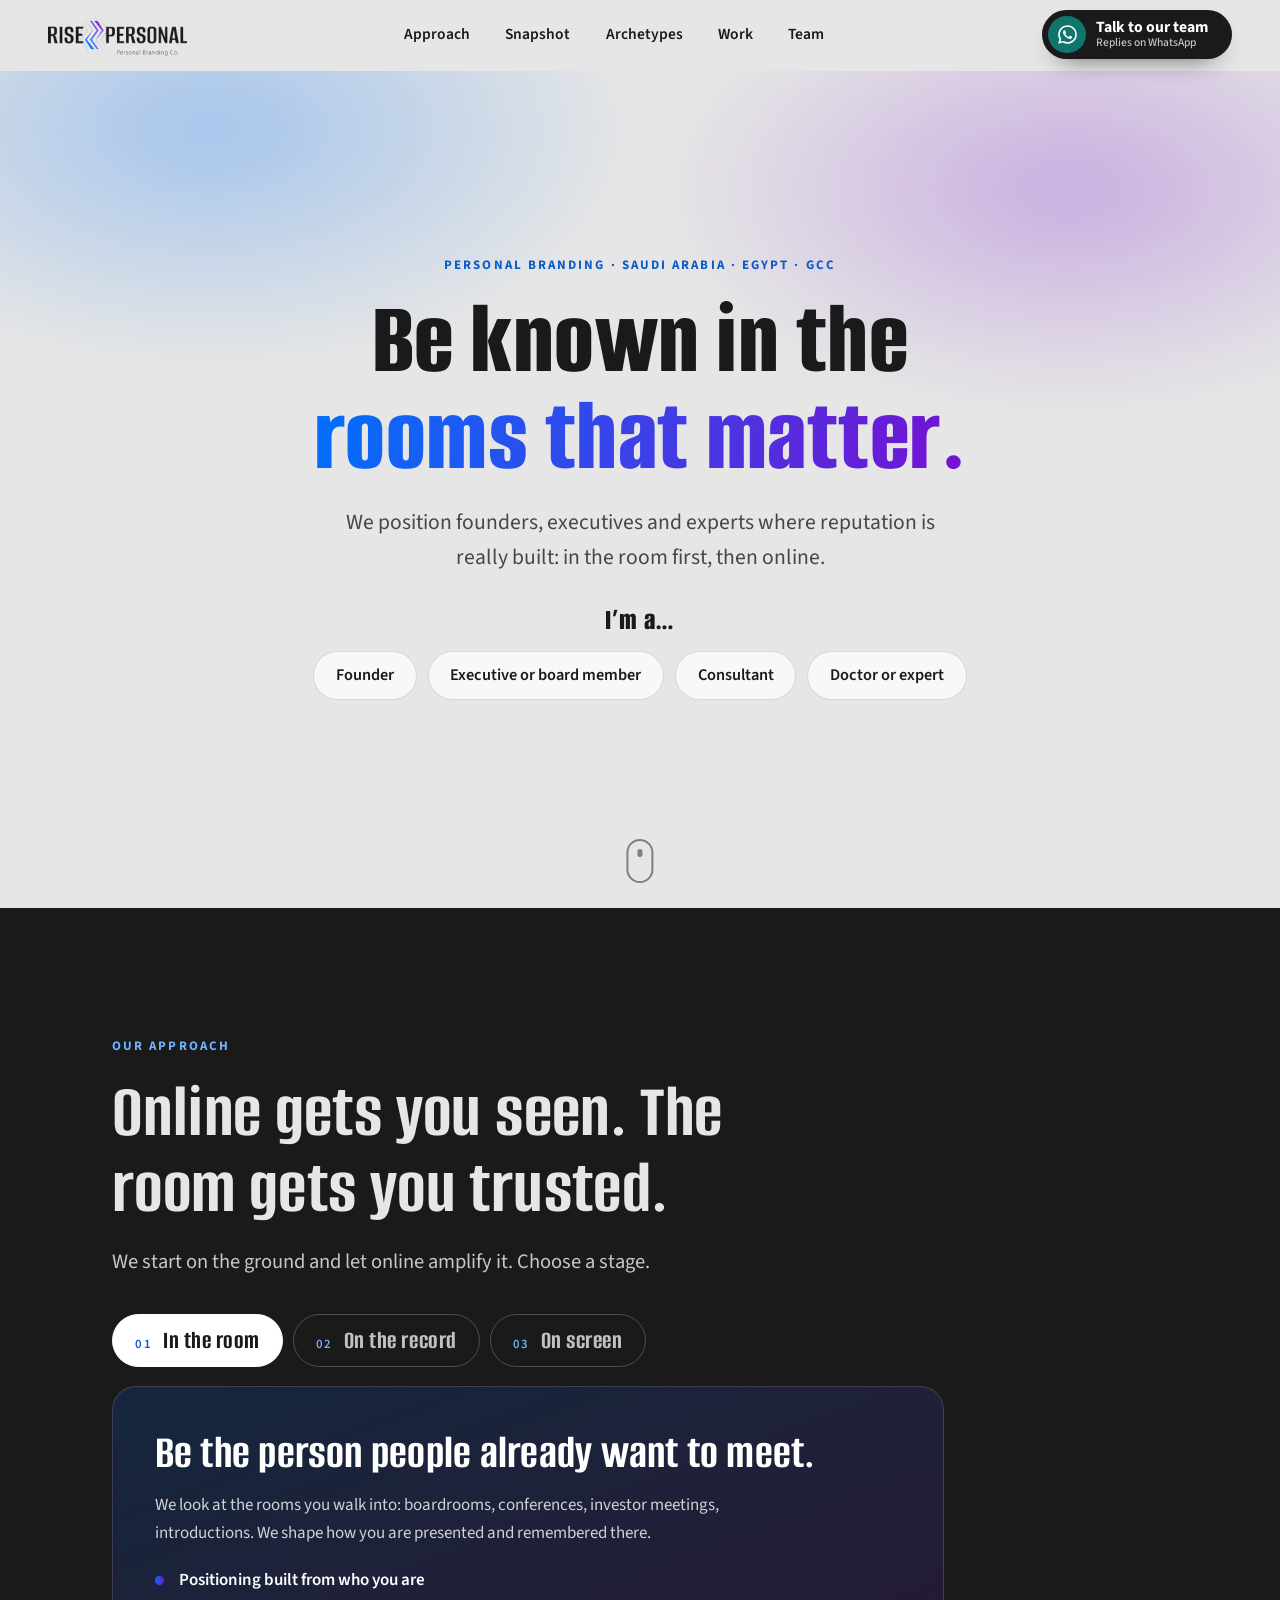
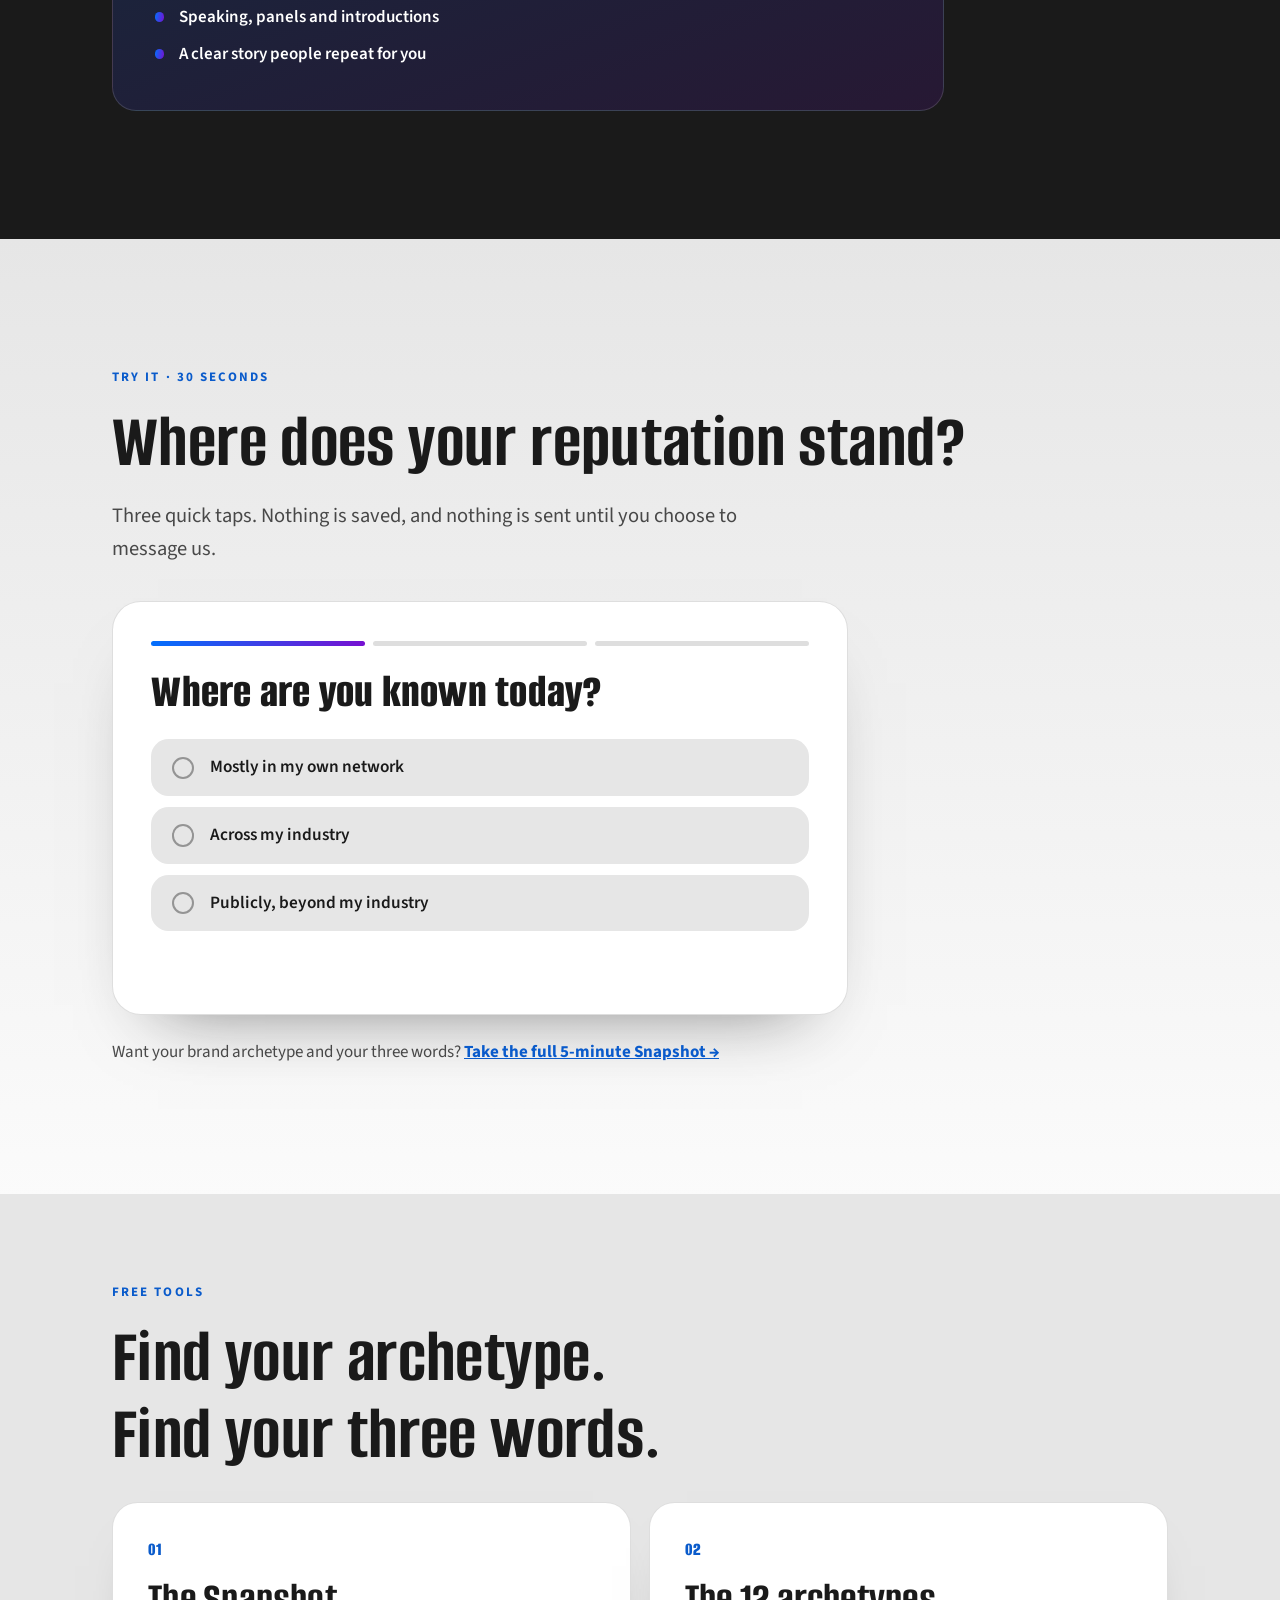
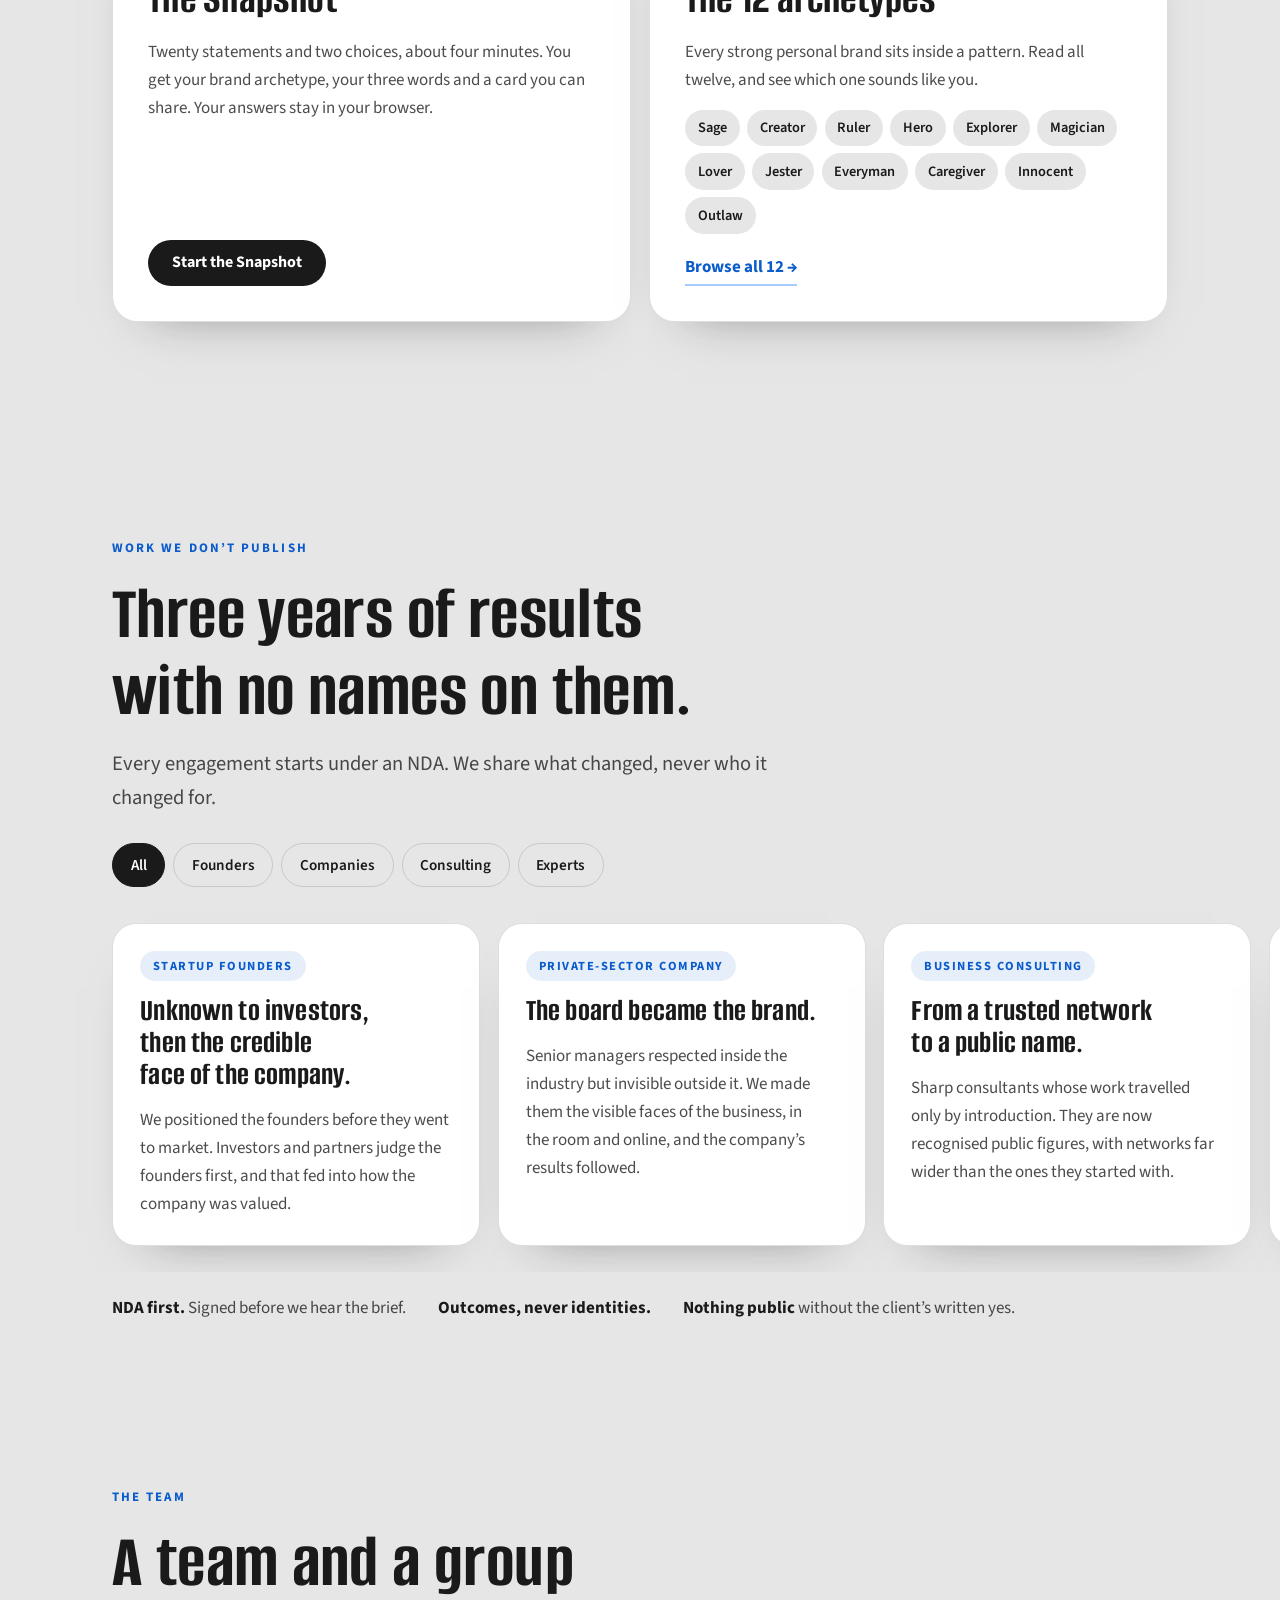
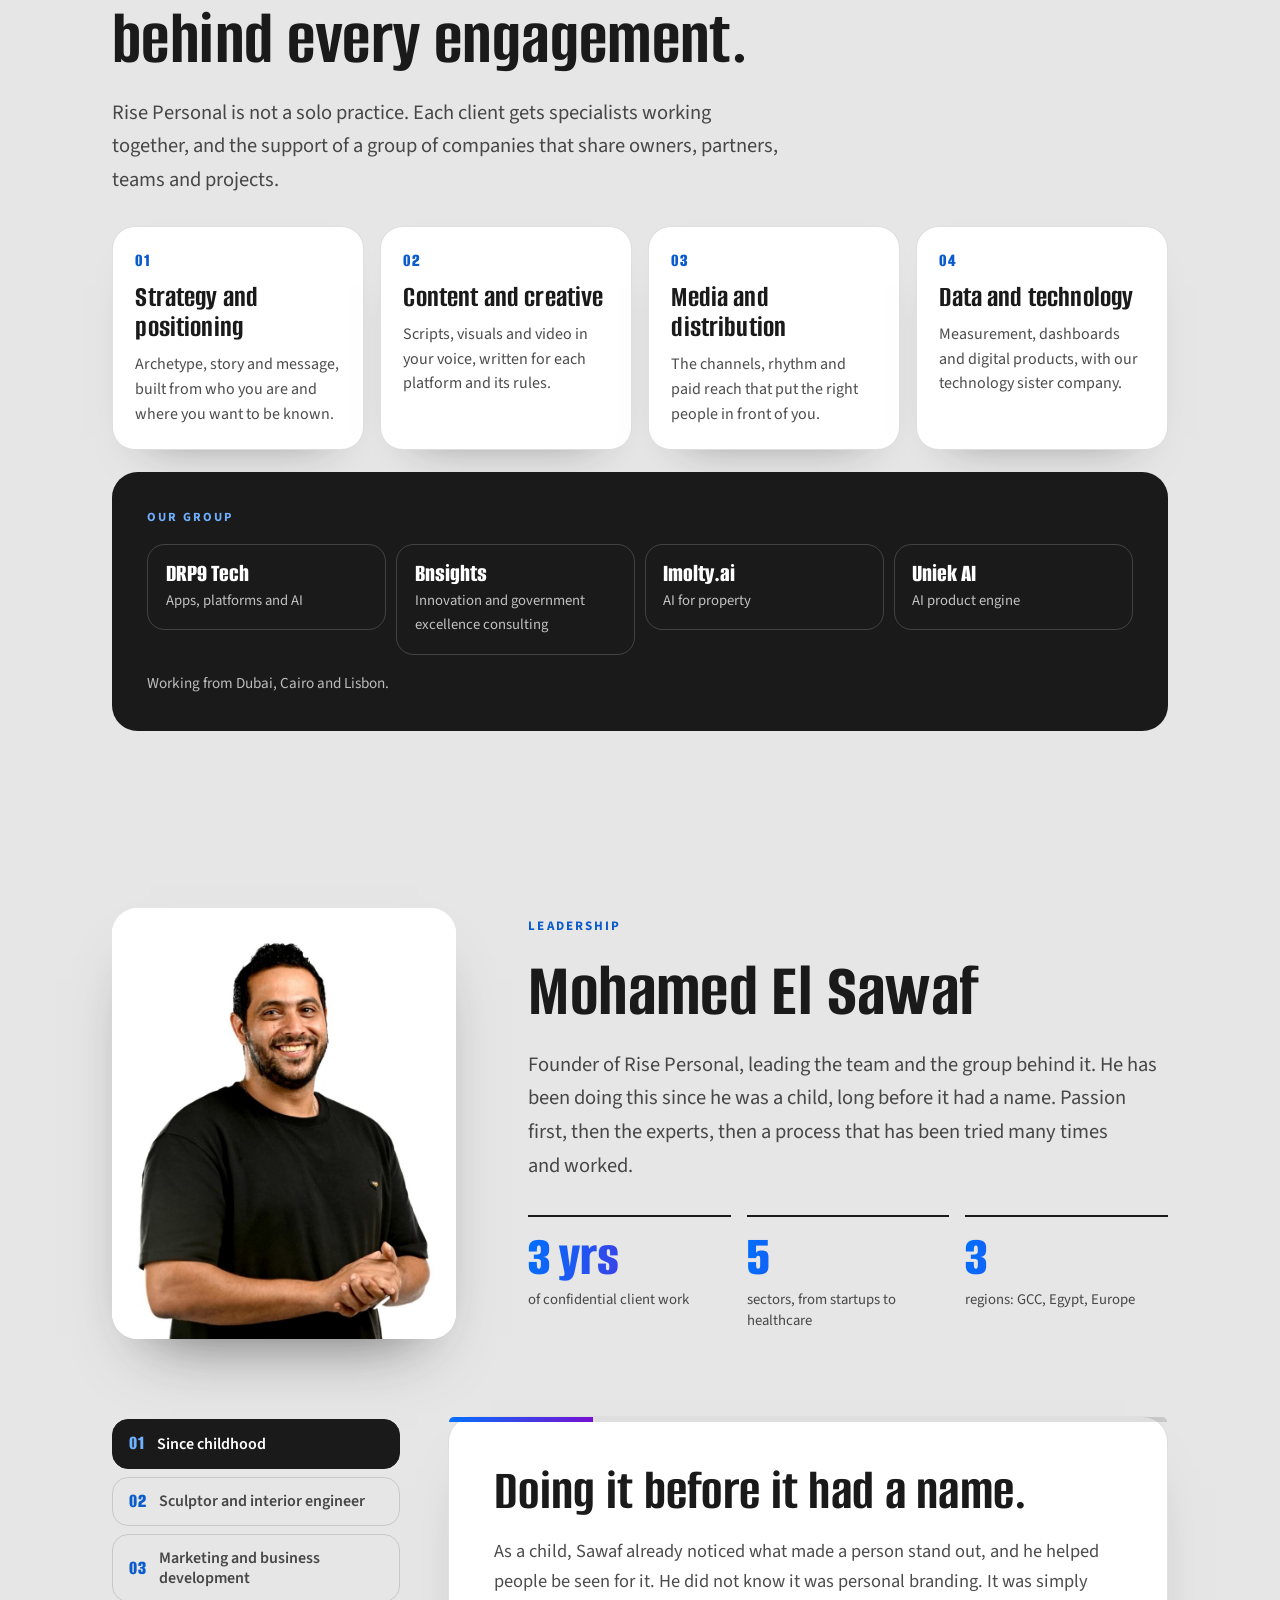
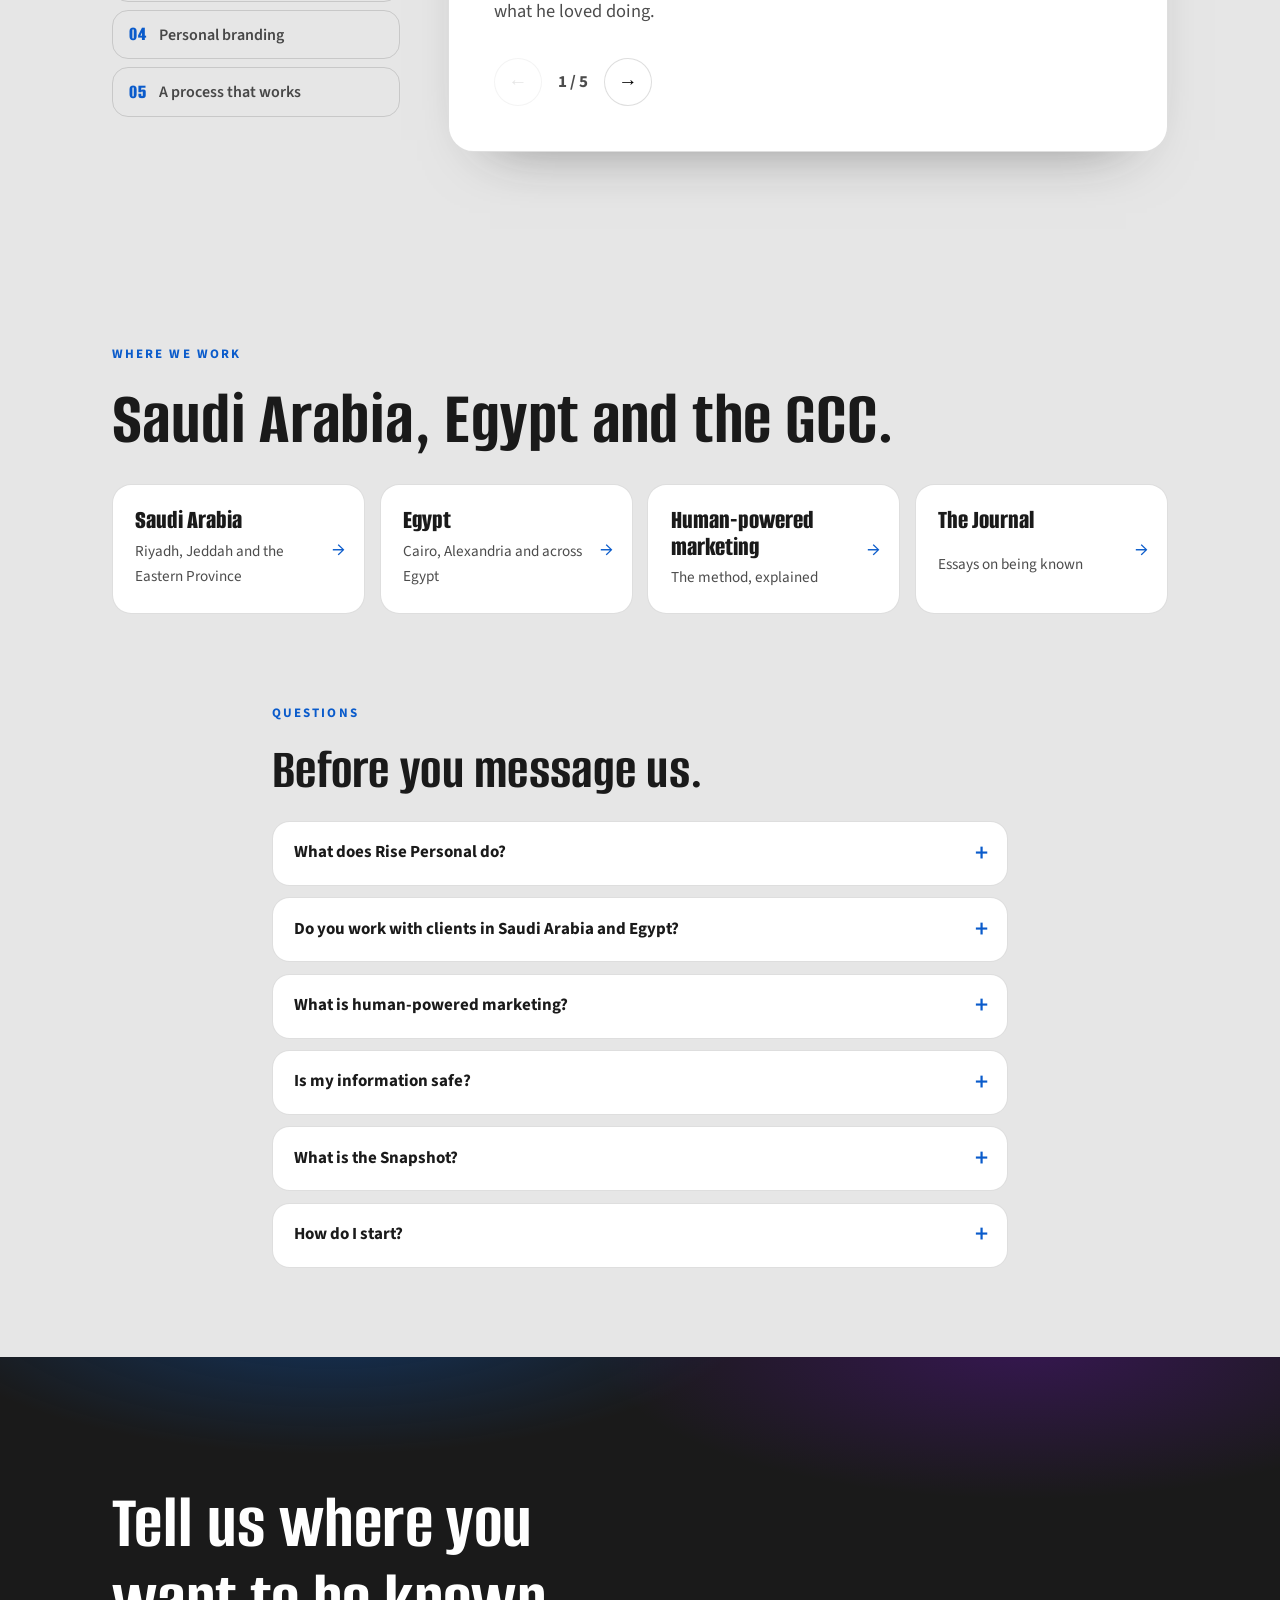
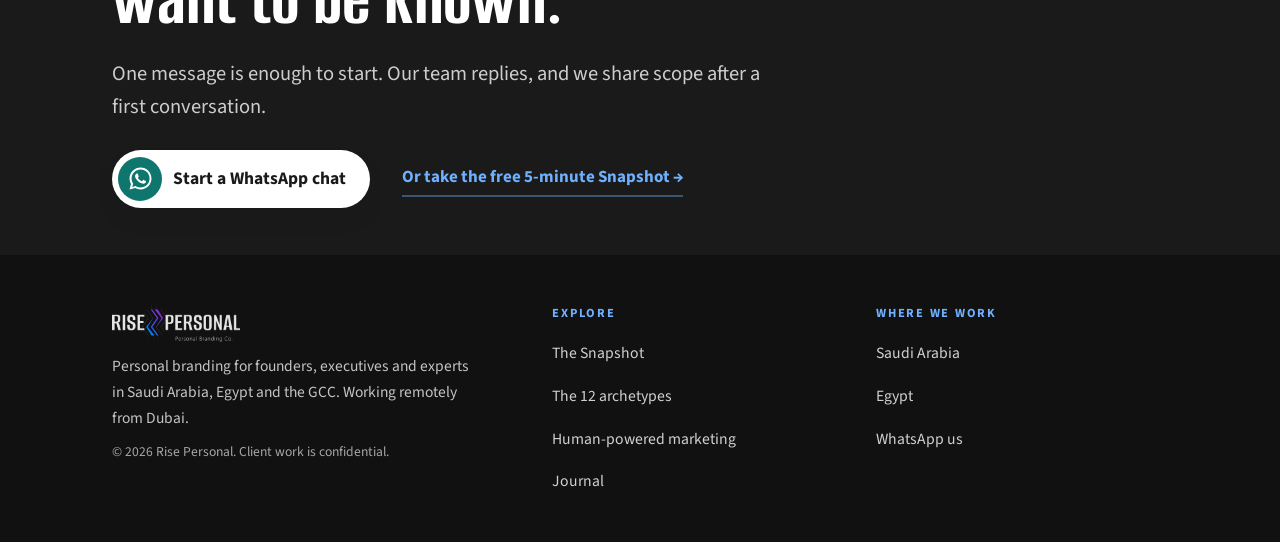
==== commit 1764ca22: "deploy: index.html" ====
--- a/index.html
+++ b/index.html
@@ -28,7 +28,7 @@
 <link rel="preconnect" href="https://fonts.googleapis.com">
 <link rel="preconnect" href="https://fonts.gstatic.com" crossorigin>
 <link href="https://fonts.googleapis.com/css2?family=Alumni+Sans:wght@500;700;800&family=Source+Sans+3:wght@400;500;600;700&display=swap" rel="stylesheet">
-<link rel="stylesheet" href="assets/v3.css?v=6">
+<link rel="stylesheet" href="assets/v3.css?v=7">
 <script type="application/ld+json">
 {
  "@context": "https://schema.org",
@@ -63,6 +63,28 @@
    "founder": {
     "@id": "https://www.risepersonal.com/#sawaf"
    },
+   "affiliation": [
+    {
+     "@type": "Organization",
+     "name": "DRP9 Tech",
+     "url": "https://drp9-tech.com"
+    },
+    {
+     "@type": "Organization",
+     "name": "Bnsights",
+     "url": "https://bnsights.com"
+    },
+    {
+     "@type": "Organization",
+     "name": "Imolty",
+     "url": "https://imolty.ai"
+    },
+    {
+     "@type": "Organization",
+     "name": "Uniek AI",
+     "url": "https://uniek.ai"
+    }
+   ],
    "knowsAbout": [
     "Personal branding",
     "Human-powered marketing",
@@ -161,7 +183,7 @@
      "name": "How do I start?",
      "acceptedAnswer": {
       "@type": "Answer",
-      "text": "Message Sawaf on WhatsApp, or take the Snapshot first. We share scope and pricing after a first conversation about your goals."
+      "text": "Message us on WhatsApp, or take the Snapshot first. We share scope and pricing after a first conversation about your goals."
      }
     }
    ]
@@ -175,11 +197,11 @@
 <div class="progress" aria-hidden="true"></div>
 <header class="top">
   <a class="brand" href="index.html" aria-label="Rise Personal, home"><img src="assets/logo-on-white.png" alt="Rise Personal" width="160" height="48"></a>
-  <nav class="nav-d" aria-label="Primary"><a href="#approach">Approach</a><a href="snapshot.html">Snapshot</a><a href="archetypes.html">Archetypes</a><a href="#work">Work</a><a href="#founder">Founder</a></nav>
-  <a class="btn btn-wa btn-head" data-wa href="https://wa.me/971506832835"><span class="tx"><b>Talk to Sawaf</b><small>Replies on WhatsApp</small></span></a>
+  <nav class="nav-d" aria-label="Primary"><a href="#approach">Approach</a><a href="snapshot.html">Snapshot</a><a href="archetypes.html">Archetypes</a><a href="#work">Work</a><a href="#team">Team</a></nav>
+  <a class="btn btn-wa btn-head" data-wa href="https://wa.me/971506832835"><span class="tx"><b>Talk to our team</b><small>Replies on WhatsApp</small></span></a>
   <button class="burger" type="button" aria-expanded="false" aria-controls="menu" aria-label="Open menu"><span aria-hidden="true"><i></i><i></i><i></i></span></button>
 </header>
-<div class="menu" id="menu" hidden><nav aria-label="Menu"><a href="#approach">Approach</a><a href="snapshot.html">Snapshot</a><a href="archetypes.html">Archetypes</a><a href="#work">Work</a><a href="#founder">Founder</a><a href="personal-branding-saudi-arabia.html">Saudi Arabia</a><a href="personal-branding-egypt.html">Egypt</a><a href="human-powered-marketing.html">Human-powered marketing</a><a href="journal.html">Journal</a></nav></div>
+<div class="menu" id="menu" hidden><nav aria-label="Menu"><a href="#approach">Approach</a><a href="snapshot.html">Snapshot</a><a href="archetypes.html">Archetypes</a><a href="#work">Work</a><a href="#team">Team</a><a href="personal-branding-saudi-arabia.html">Saudi Arabia</a><a href="personal-branding-egypt.html">Egypt</a><a href="human-powered-marketing.html">Human-powered marketing</a><a href="journal.html">Journal</a></nav></div>
 <main id="main">
 
 <!-- 1 · HERO + PICKER -->
@@ -246,7 +268,7 @@
   <div class="wrap">
     <p class="eyebrow reveal">Try it · 30 seconds</p>
     <h2 id="h-check" class="reveal">Where does your reputation stand?</h2>
-    <p class="lede reveal">Three quick taps. Nothing is saved, and nothing is sent until you choose to message Sawaf.</p>
+    <p class="lede reveal">Three quick taps. Nothing is saved, and nothing is sent until you choose to message us.</p>
     <div class="quiz reveal" id="rc" aria-live="polite">
       <div class="dots" aria-hidden="true"><i class="on"></i><i></i><i></i></div>
       <div class="q-body" id="rc-body"></div>
@@ -335,15 +357,40 @@
   </div>
 </section>
 
+<!-- 3c · TEAM -->
+<section id="team" class="team" aria-labelledby="h-team">
+  <div class="wrap">
+    <p class="eyebrow reveal">The team</p>
+    <h2 id="h-team" class="reveal">A team and a group behind every engagement.</h2>
+    <p class="lede reveal">Rise Personal is not a solo practice. Each client gets specialists working together, and the support of a group of companies that share owners, partners, teams and projects.</p>
+    <div class="team-grid">
+      <article class="tm reveal"><span class="tool-n">01</span><h3>Strategy and positioning</h3><p>Archetype, story and message, built from who you are and where you want to be known.</p></article>
+      <article class="tm reveal" style="--i:1"><span class="tool-n">02</span><h3>Content and creative</h3><p>Scripts, visuals and video in your voice, written for each platform and its rules.</p></article>
+      <article class="tm reveal" style="--i:2"><span class="tool-n">03</span><h3>Media and distribution</h3><p>The channels, rhythm and paid reach that put the right people in front of you.</p></article>
+      <article class="tm reveal" style="--i:3"><span class="tool-n">04</span><h3>Data and technology</h3><p>Measurement, dashboards and digital products, with our technology sister company.</p></article>
+    </div>
+    <div class="group reveal">
+      <p class="group-h">Our group</p>
+      <ul class="group-l">
+        <li><a href="https://drp9-tech.com" target="_blank" rel="noopener"><b>DRP9 Tech</b><span>Apps, platforms and AI</span></a></li>
+        <li><a href="https://bnsights.com" target="_blank" rel="noopener"><b>Bnsights</b><span>Innovation and government excellence consulting</span></a></li>
+        <li><a href="https://imolty.ai" target="_blank" rel="noopener"><b>Imolty.ai</b><span>AI for property</span></a></li>
+        <li><a href="https://uniek.ai" target="_blank" rel="noopener"><b>Uniek AI</b><span>AI product engine</span></a></li>
+      </ul>
+      <p class="group-n">Working from Dubai, Cairo and Lisbon.</p>
+    </div>
+  </div>
+</section>
+
 <!-- 4 · FOUNDER -->
 <section id="founder" class="founder" aria-labelledby="h-founder">
   <div class="wrap">
     <div class="founder-head">
       <figure class="photo reveal"><img src="assets/sawaf.jpg" width="800" height="1000" loading="lazy" decoding="async" alt="Mohamed El Sawaf, founder of Rise Personal"></figure>
       <div class="reveal">
-        <p class="eyebrow">The founder</p>
+        <p class="eyebrow">Leadership</p>
         <h2 id="h-founder">Mohamed El Sawaf</h2>
-        <p class="lede">He has been doing this since he was a child, long before it had a name. Passion first, then the experts, then a process that has been tried many times and worked.</p>
+        <p class="lede">Founder of Rise Personal, leading the team and the group behind it. He has been doing this since he was a child, long before it had a name. Passion first, then the experts, then a process that has been tried many times and worked.</p>
         <div class="facts">
           <div><b>3 yrs</b><span>of confidential client work</span></div>
           <div><b>5</b><span>sectors, from startups to healthcare</span></div>
@@ -424,7 +471,7 @@
       <details class="faq-item" name="faq"><summary>What is human-powered marketing?</summary><p>It is a marketing approach built on people rather than logos or products, because people trust people. The most reliable brand a company has is the visible reputation of the people who lead it.</p></details>
       <details class="faq-item" name="faq"><summary>Is my information safe?</summary><p>Yes. We sign an NDA before we hear the brief, and we never name a client, quote them or show their work without their written approval.</p></details>
       <details class="faq-item" name="faq"><summary>What is the Snapshot?</summary><p>The Snapshot is a free assessment of twenty statements and two choices. It names your brand archetype and your three words in about four minutes. Your answers stay in your browser.</p></details>
-      <details class="faq-item" name="faq"><summary>How do I start?</summary><p>Message Sawaf on WhatsApp, or take the Snapshot first. We share scope and pricing after a first conversation about your goals.</p></details>
+      <details class="faq-item" name="faq"><summary>How do I start?</summary><p>Message us on WhatsApp, or take the Snapshot first. We share scope and pricing after a first conversation about your goals.</p></details>
     </div>
   </div>
 </section>
@@ -432,8 +479,8 @@
 <!-- 5 · CTA -->
 <section class="cta" aria-labelledby="h-cta">
   <div class="wrap">
-    <h2 id="h-cta">Tell Sawaf where you want to be known.</h2>
-    <p class="lede">One message is enough to start. Replies come from Sawaf himself.</p>
+    <h2 id="h-cta">Tell us where you want to be known.</h2>
+    <p class="lede">One message is enough to start. Our team replies, and we share scope after a first conversation.</p>
     <div class="cta-row">
       <a class="btn btn-wa btn-lg magnet" data-wa href="https://wa.me/971506832835">Start a WhatsApp chat</a>
       <a class="btn-link light" href="snapshot.html">Or take the free 5-minute Snapshot →</a>
@@ -459,7 +506,7 @@
       <b>Where we work</b>
       <a href="personal-branding-saudi-arabia.html">Saudi Arabia</a>
       <a href="personal-branding-egypt.html">Egypt</a>
-      <a data-wa href="https://wa.me/971506832835">WhatsApp Sawaf</a>
+      <a data-wa href="https://wa.me/971506832835">WhatsApp us</a>
     </nav>
   </div>
 </footer>
--- a/assets/v3.css
+++ b/assets/v3.css
@@ -426,3 +426,22 @@
 .jn b{font:800 clamp(1.7rem,3.4vw,2.2rem)/1.05 var(--display)}
 .phero h1{font-size:clamp(2.5rem,5.6vw,4.5rem);max-inline-size:20ch}
 .snap h1{font-size:clamp(3rem,8vw,5.8rem)}
+
+/* team */
+.team{padding-block:clamp(3rem,7vw,5.5rem)}
+.team-grid{display:grid;gap:1rem;margin-block-start:1.8rem}
+@media(min-width:48rem){.team-grid{grid-template-columns:repeat(2,1fr)}}
+@media(min-width:70rem){.team-grid{grid-template-columns:repeat(4,1fr)}}
+.tm{background:#fff;border:1px solid var(--line);border-radius:1.4rem;padding:1.4rem;display:flex;flex-direction:column;gap:.6rem;box-shadow:0 24px 44px -36px rgba(26,26,26,.5)}
+.tm h3{font-size:1.9rem}
+.tm p{color:var(--muted);font-size:1rem;line-height:1.55}
+.group{margin-block-start:1.4rem;background:var(--ink);color:#fff;border-radius:1.6rem;padding:clamp(1.4rem,3.5vw,2.2rem)}
+.group-h{font-size:.78rem;font-weight:700;letter-spacing:.16em;text-transform:uppercase;color:var(--blue-lt)}
+.group-l{list-style:none;margin:1rem 0;padding:0;display:grid;gap:.6rem}
+@media(min-width:48rem){.group-l{grid-template-columns:repeat(2,1fr)}}
+@media(min-width:70rem){.group-l{grid-template-columns:repeat(4,1fr)}}
+.group-l a{display:grid;gap:.15rem;padding:1rem 1.1rem;border:1px solid rgba(230,230,230,.2);border-radius:1.1rem;text-decoration:none;color:#fff;transition:border-color .2s,background-color .2s,transform .3s var(--ease)}
+.group-l a:hover{border-color:var(--blue-lt);background:rgba(111,176,255,.08);transform:translateY(-3px)}
+.group-l b{font:800 1.6rem/1 var(--display)}
+.group-l span{font-size:.92rem;color:rgba(230,230,230,.82)}
+.group-n{color:rgba(230,230,230,.8);font-size:.95rem}
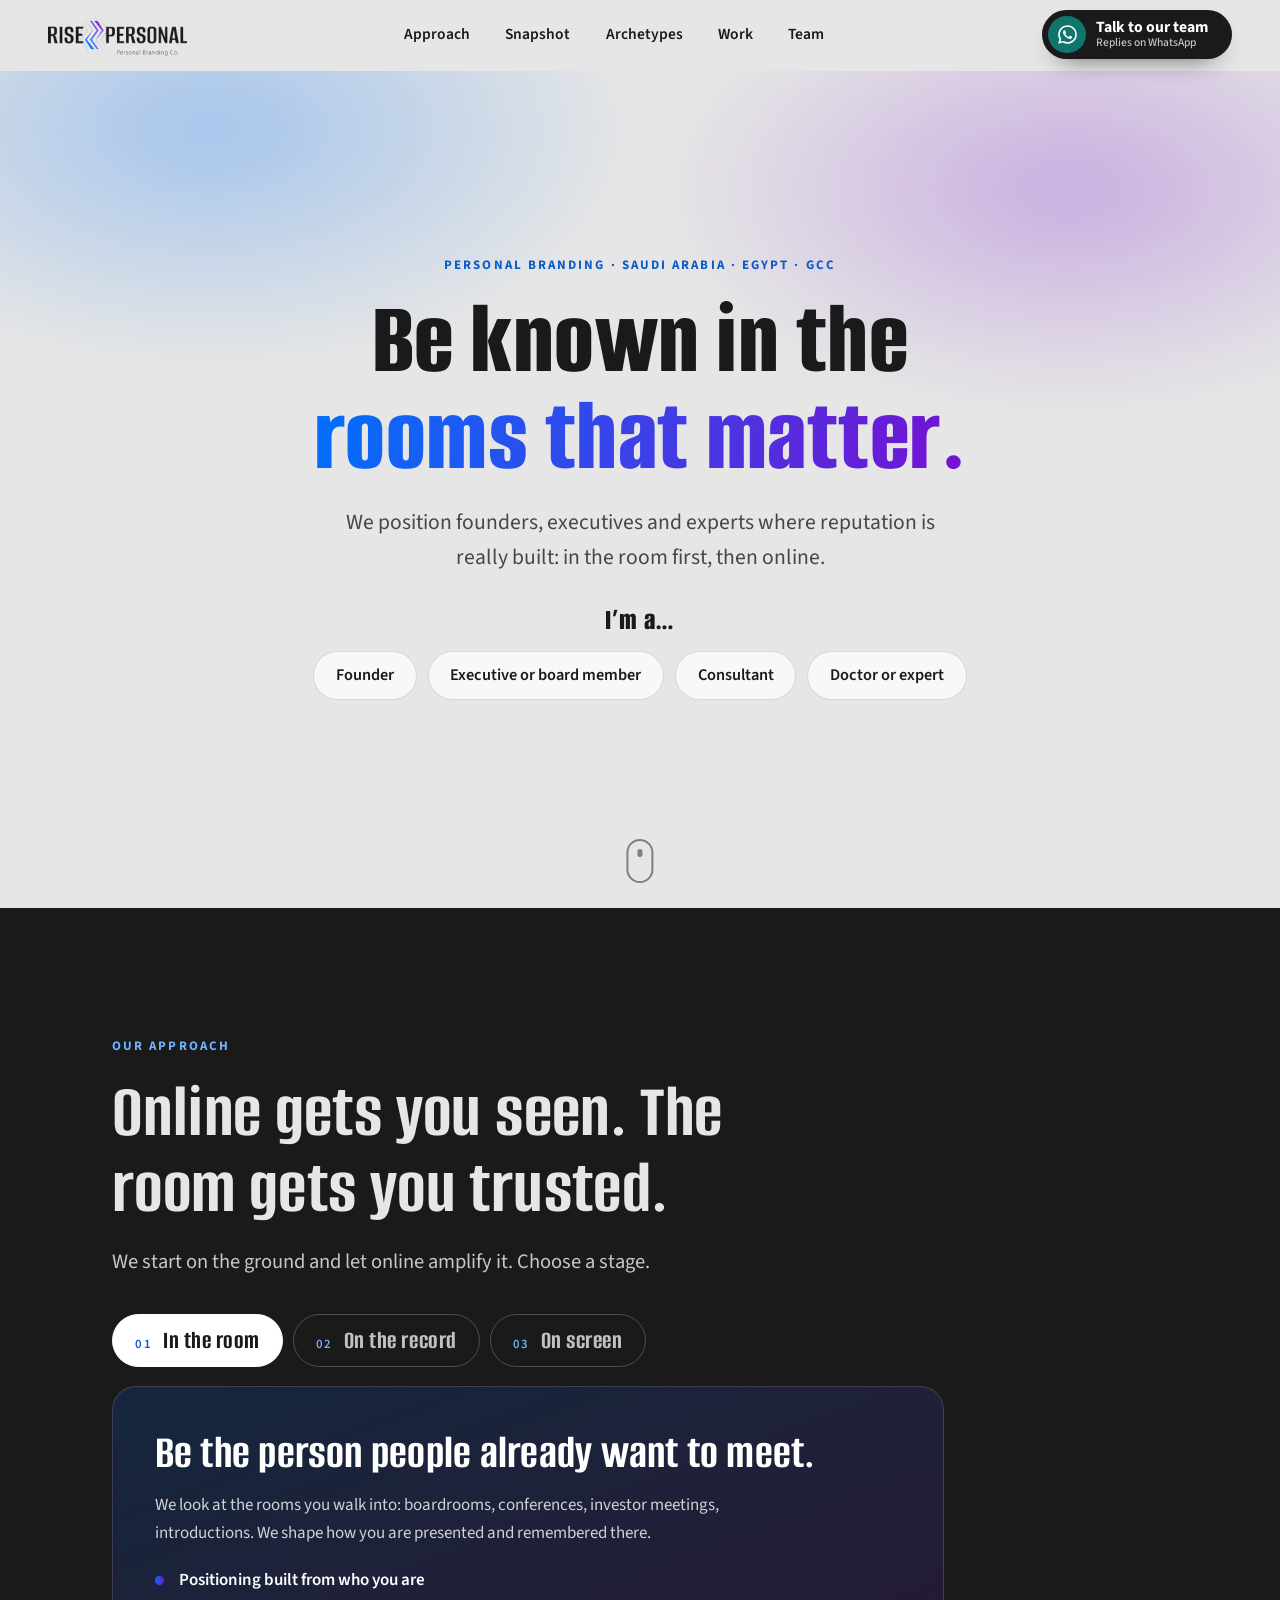
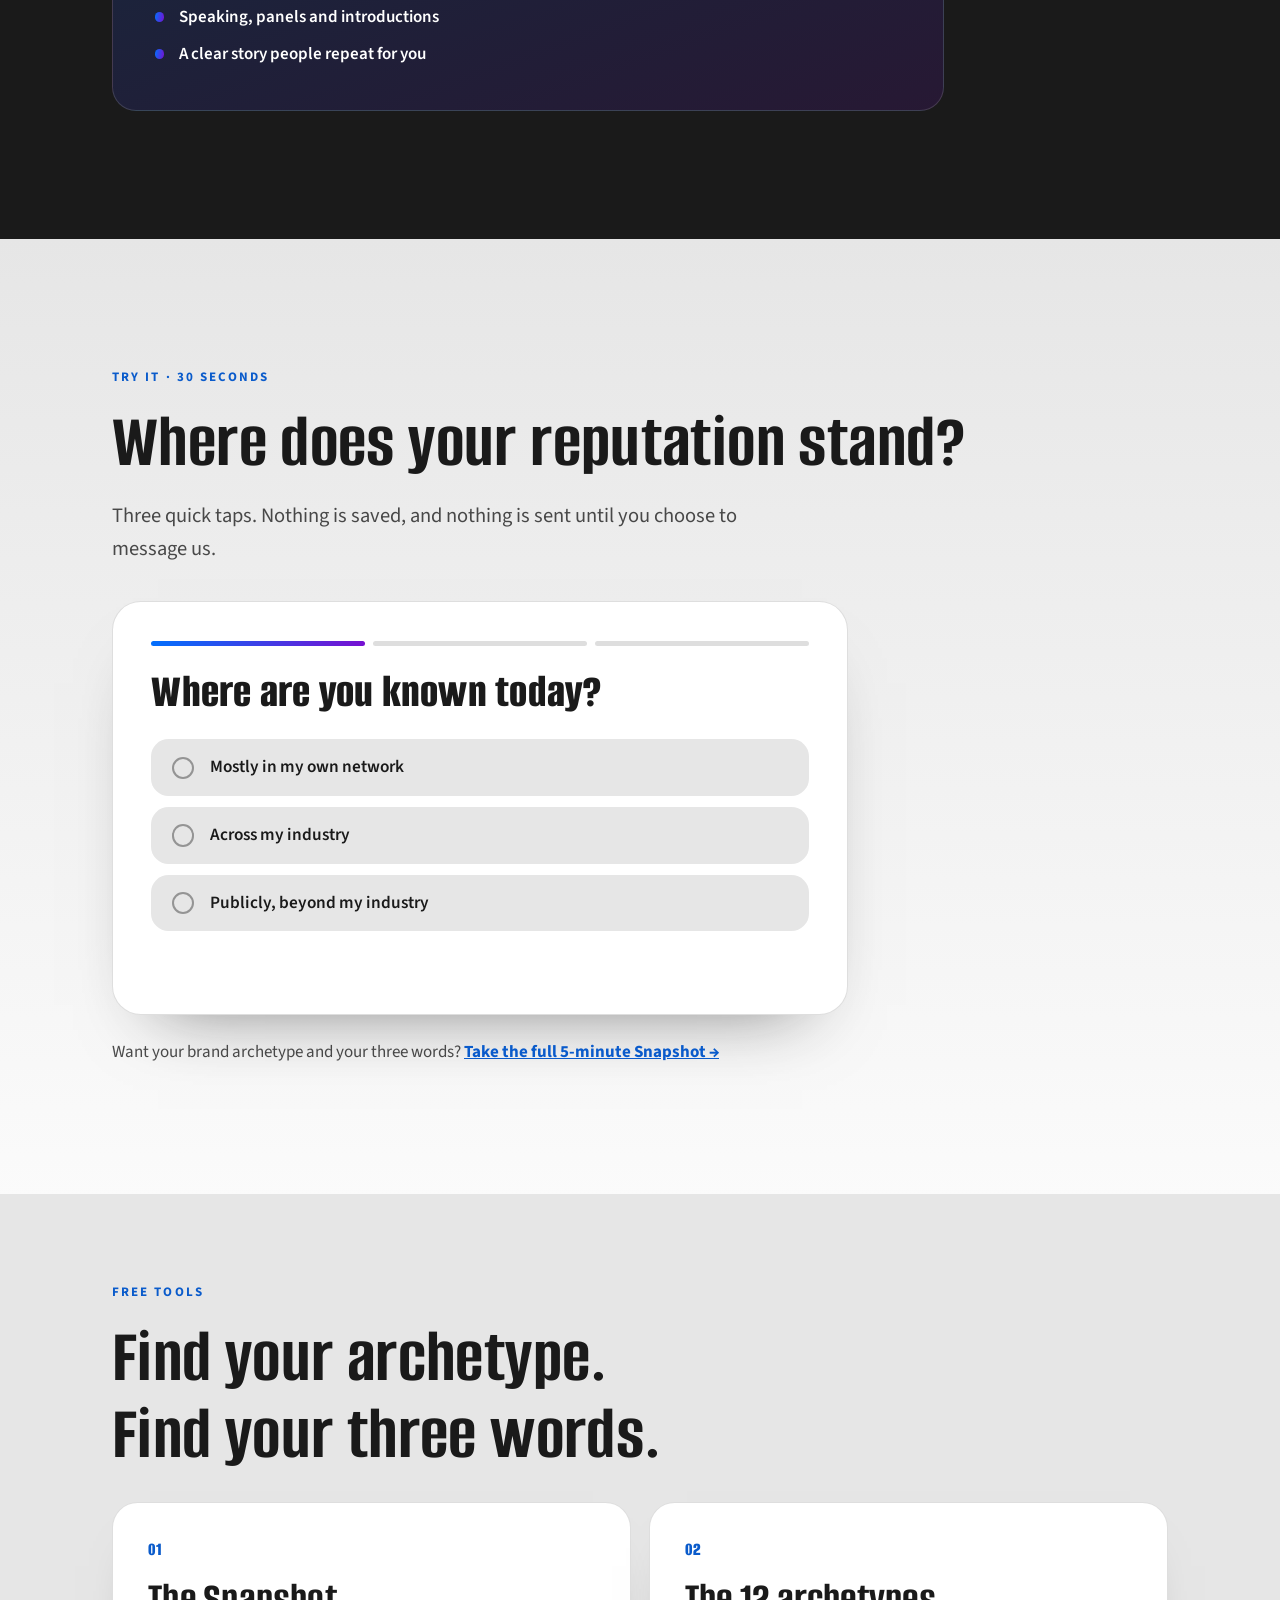
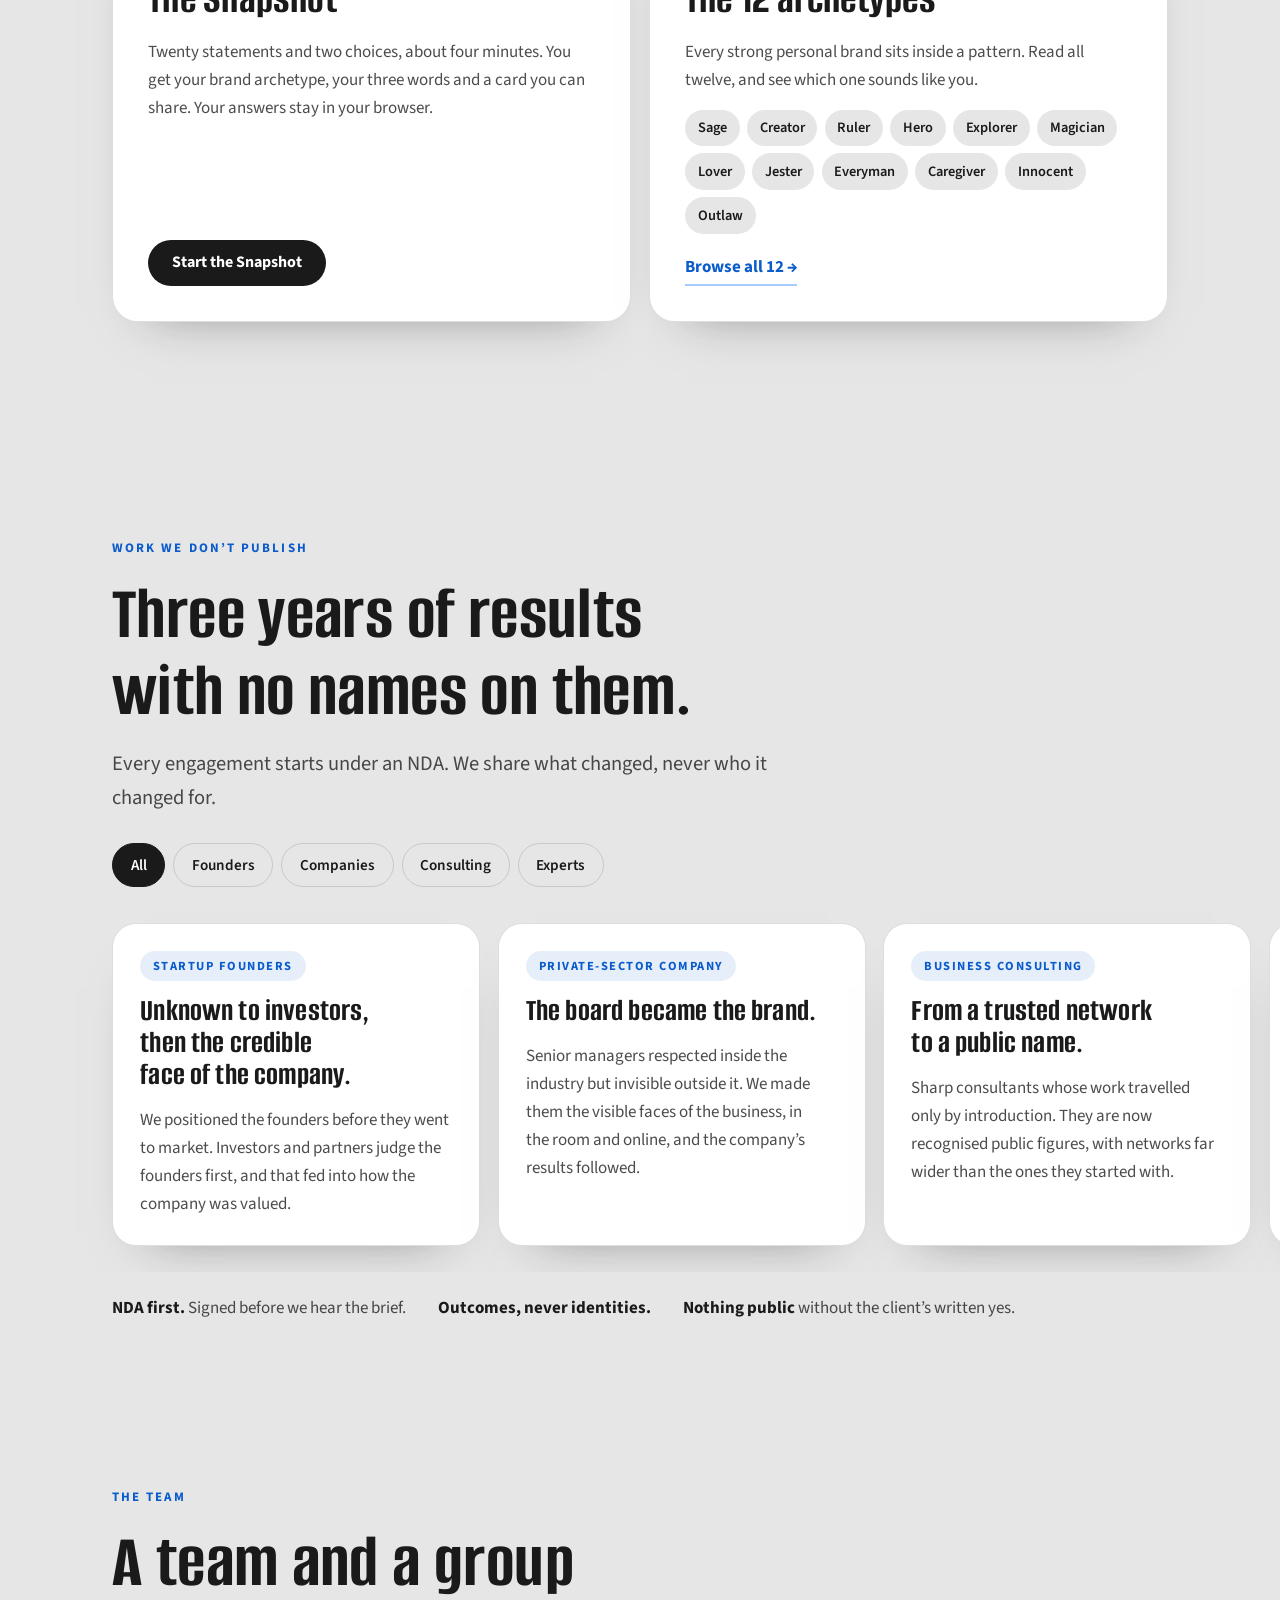
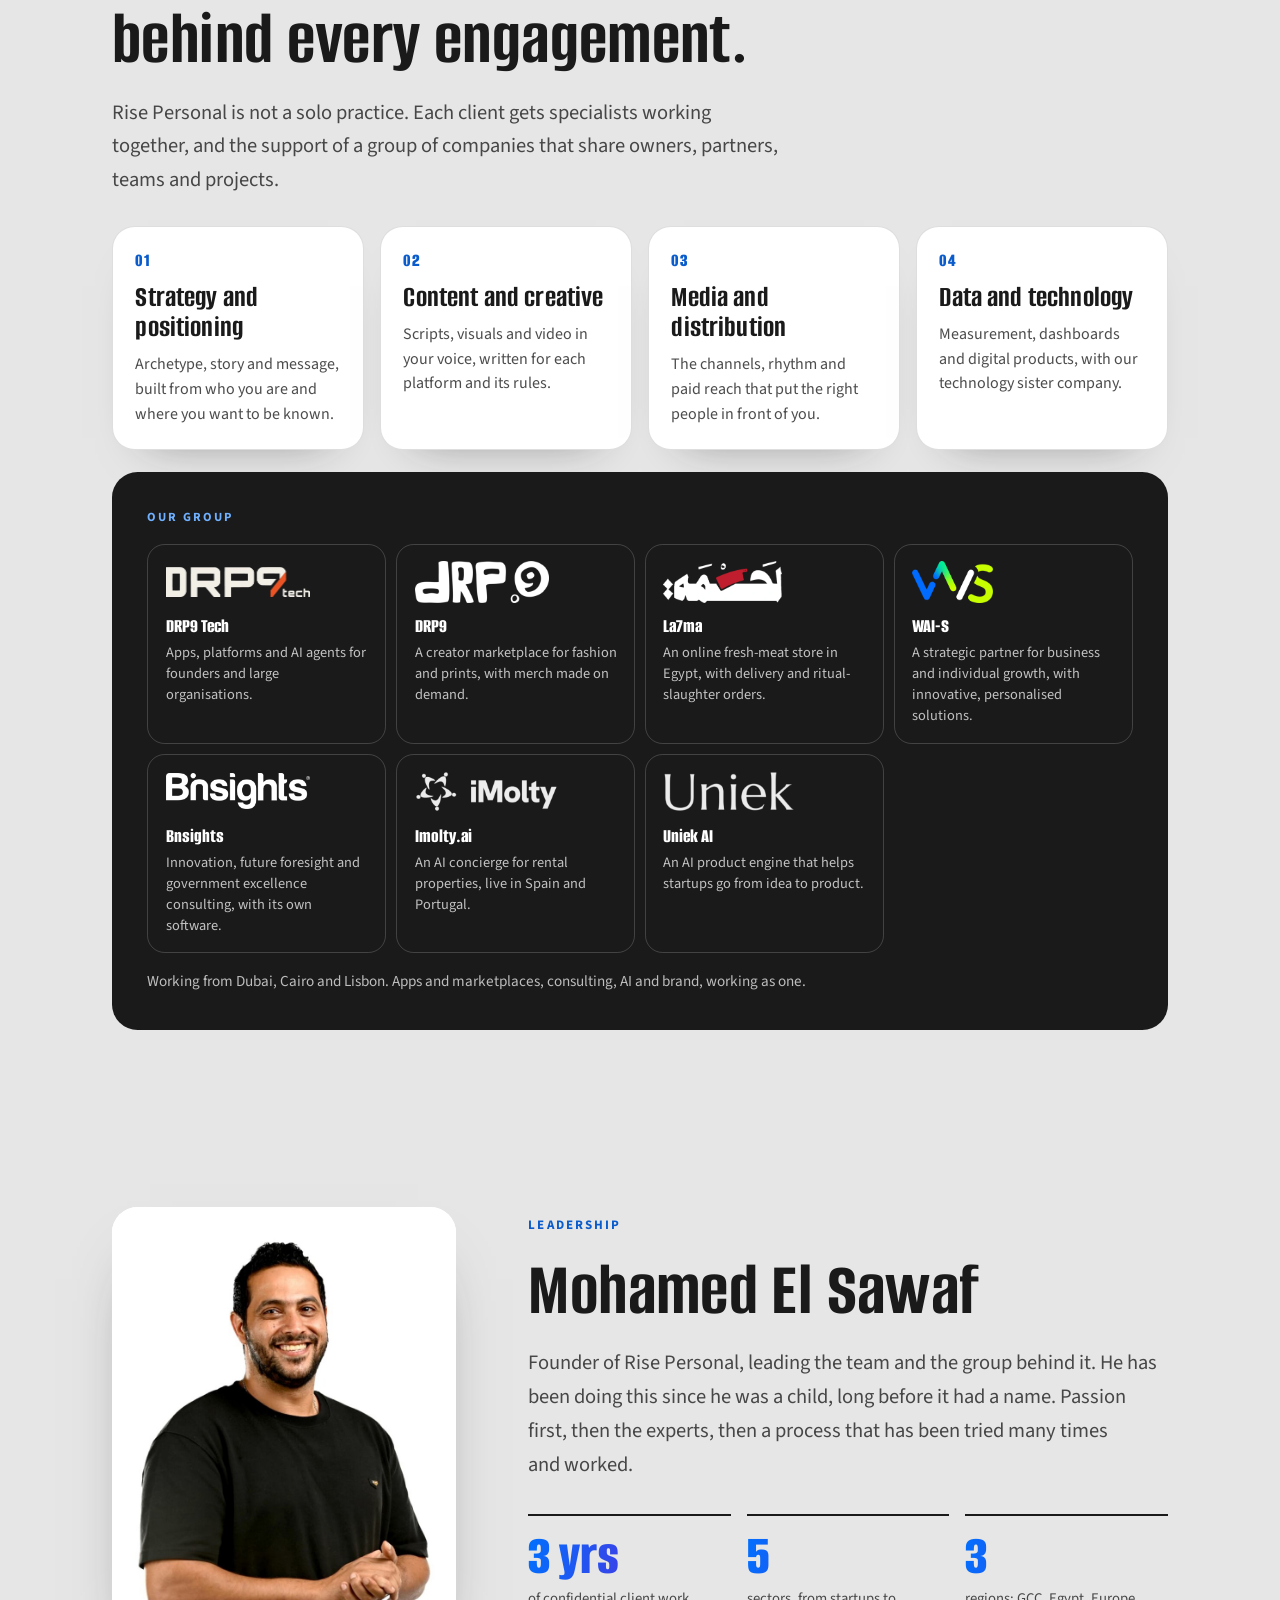
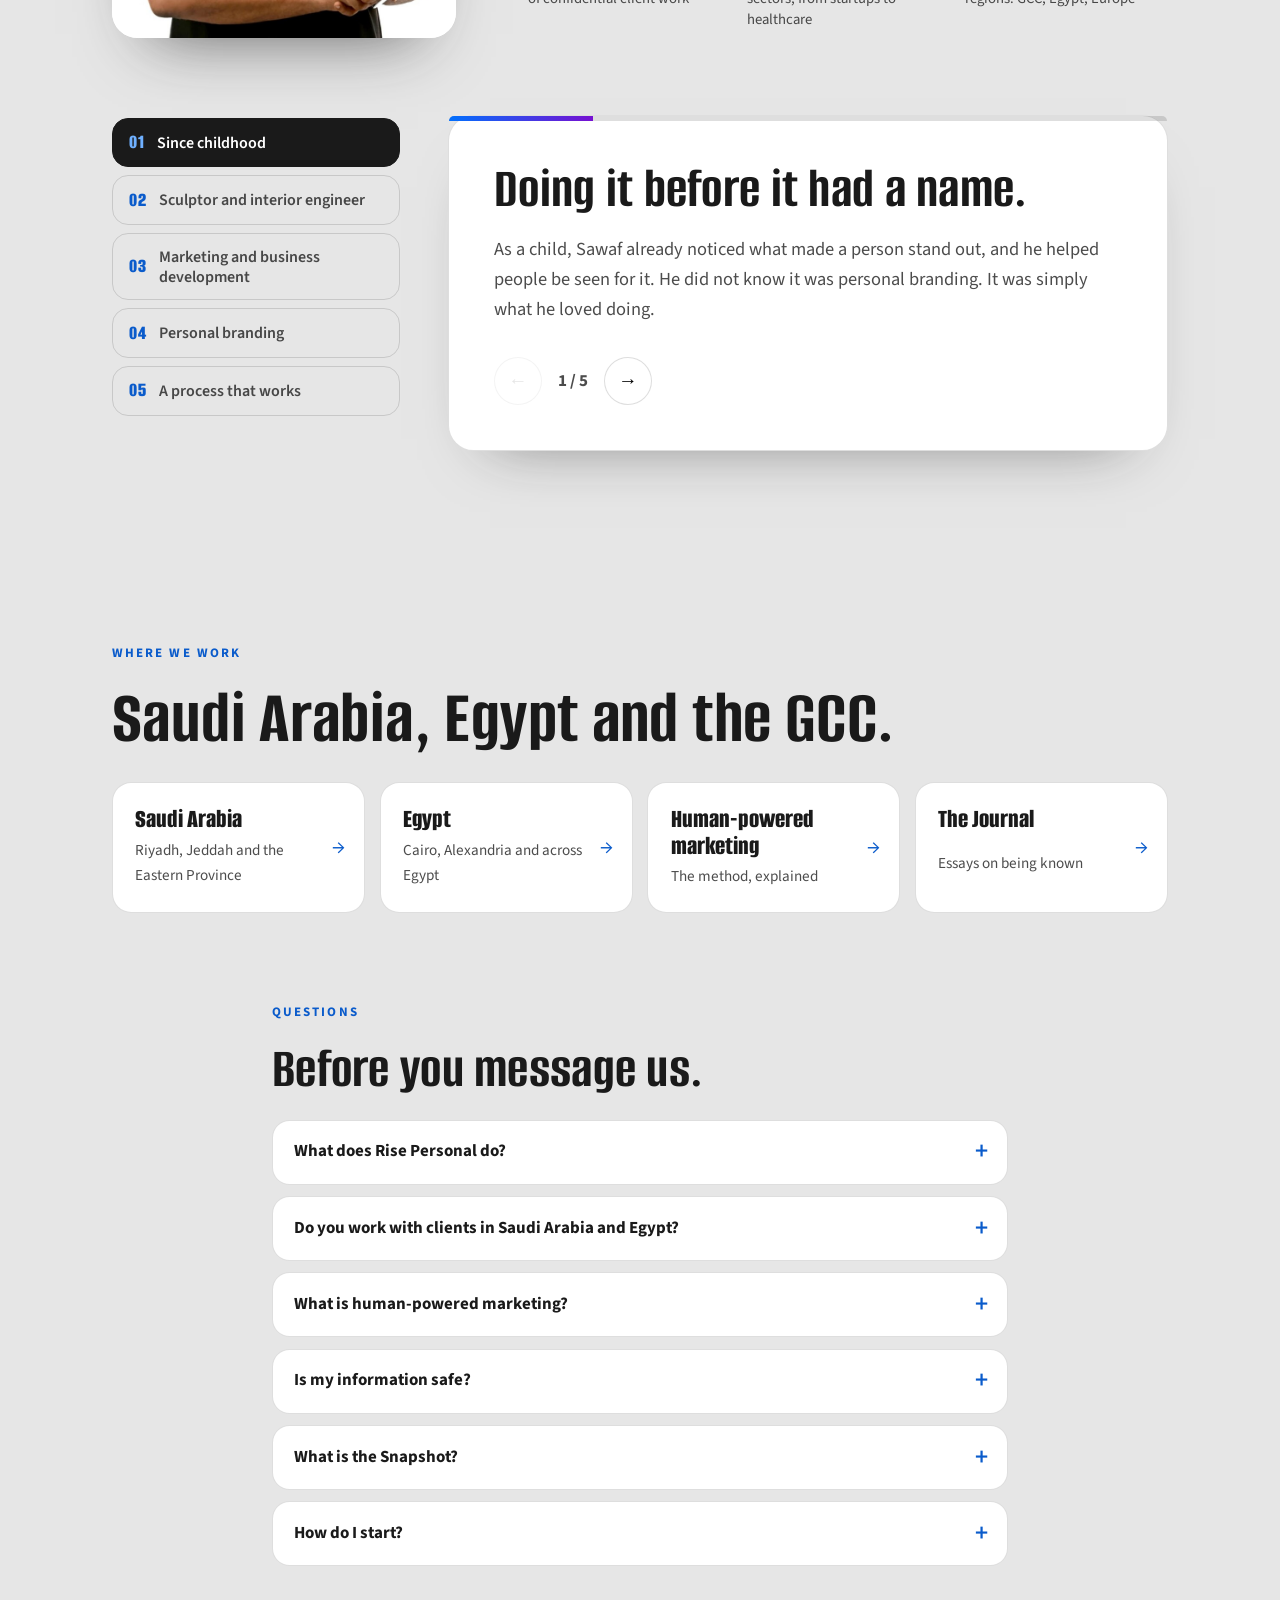
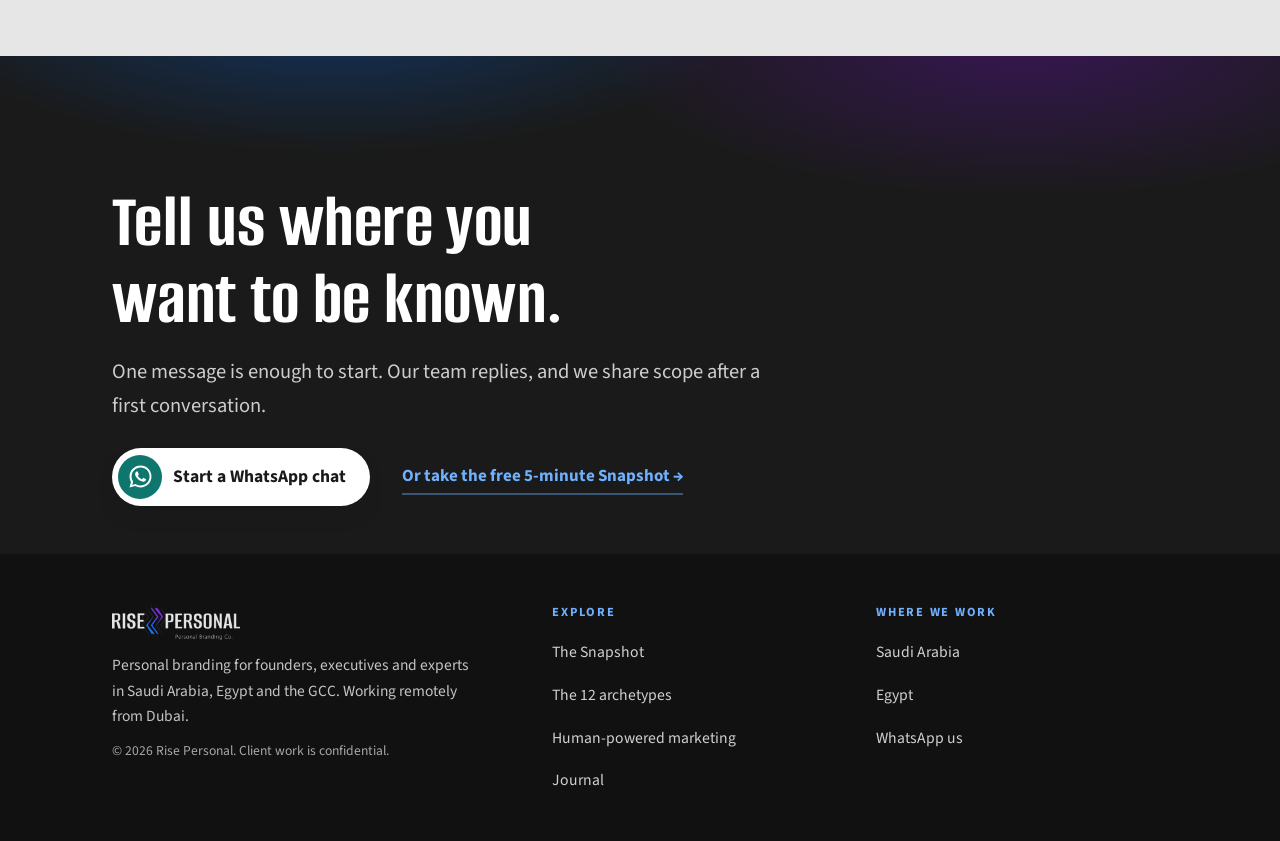
==== commit 51dfaf39: "deploy: index.html" ====
--- a/index.html
+++ b/index.html
@@ -28,7 +28,7 @@
 <link rel="preconnect" href="https://fonts.googleapis.com">
 <link rel="preconnect" href="https://fonts.gstatic.com" crossorigin>
 <link href="https://fonts.googleapis.com/css2?family=Alumni+Sans:wght@500;700;800&family=Source+Sans+3:wght@400;500;600;700&display=swap" rel="stylesheet">
-<link rel="stylesheet" href="assets/v3.css?v=7">
+<link rel="stylesheet" href="assets/v3.css?v=9">
 <script type="application/ld+json">
 {
  "@context": "https://schema.org",
@@ -68,6 +68,21 @@
      "@type": "Organization",
      "name": "DRP9 Tech",
      "url": "https://drp9-tech.com"
+    },
+    {
+     "@type": "Organization",
+     "name": "DRP9",
+     "url": "https://drp9.com"
+    },
+    {
+     "@type": "Organization",
+     "name": "La7ma",
+     "url": "https://la7ma.com"
+    },
+    {
+     "@type": "Organization",
+     "name": "WAI-S",
+     "url": "https://wai-s.com"
     },
     {
      "@type": "Organization",
@@ -372,12 +387,15 @@
     <div class="group reveal">
       <p class="group-h">Our group</p>
       <ul class="group-l">
-        <li><a href="https://drp9-tech.com" target="_blank" rel="noopener"><b>DRP9 Tech</b><span>Apps, platforms and AI</span></a></li>
-        <li><a href="https://bnsights.com" target="_blank" rel="noopener"><b>Bnsights</b><span>Innovation and government excellence consulting</span></a></li>
-        <li><a href="https://imolty.ai" target="_blank" rel="noopener"><b>Imolty.ai</b><span>AI for property</span></a></li>
-        <li><a href="https://uniek.ai" target="_blank" rel="noopener"><b>Uniek AI</b><span>AI product engine</span></a></li>
+        <li><a href="https://drp9-tech.com" target="_blank" rel="noopener"><span class="g-logo"><img src="assets/g/drp9tech.webp" alt="" loading="lazy" decoding="async"></span><b>DRP9 Tech</b><span class="g-d">Apps, platforms and AI agents for founders and large organisations.</span></a></li>
+        <li><a href="https://drp9.com" target="_blank" rel="noopener"><span class="g-logo"><img src="assets/g/drp9.webp" alt="" loading="lazy" decoding="async"></span><b>DRP9</b><span class="g-d">A creator marketplace for fashion and prints, with merch made on demand.</span></a></li>
+        <li><a href="https://la7ma.com" target="_blank" rel="noopener"><span class="g-logo"><img src="assets/g/la7ma.webp" alt="" loading="lazy" decoding="async"></span><b>La7ma</b><span class="g-d">An online fresh-meat store in Egypt, with delivery and ritual-slaughter orders.</span></a></li>
+        <li><a href="https://wai-s.com" target="_blank" rel="noopener"><span class="g-logo"><img src="assets/g/wais.webp" alt="" loading="lazy" decoding="async"></span><b>WAI-S</b><span class="g-d">A strategic partner for business and individual growth, with innovative, personalised solutions.</span></a></li>
+        <li><a href="https://bnsights.com" target="_blank" rel="noopener"><span class="g-logo"><img src="assets/g/bnsights.webp" alt="" loading="lazy" decoding="async"></span><b>Bnsights</b><span class="g-d">Innovation, future foresight and government excellence consulting, with its own software.</span></a></li>
+        <li><a href="https://imolty.ai" target="_blank" rel="noopener"><span class="g-logo"><img src="assets/g/imolty.webp" alt="" loading="lazy" decoding="async"></span><b>Imolty.ai</b><span class="g-d">An AI concierge for rental properties, live in Spain and Portugal.</span></a></li>
+        <li><a href="https://uniek.ai" target="_blank" rel="noopener"><span class="g-logo"><img src="assets/g/uniek.webp" alt="" loading="lazy" decoding="async"></span><b>Uniek AI</b><span class="g-d">An AI product engine that helps startups go from idea to product.</span></a></li>
       </ul>
-      <p class="group-n">Working from Dubai, Cairo and Lisbon.</p>
+      <p class="group-n">Working from Dubai, Cairo and Lisbon. Apps and marketplaces, consulting, AI and brand, working as one.</p>
     </div>
   </div>
 </section>
--- a/assets/v3.css
+++ b/assets/v3.css
@@ -445,3 +445,14 @@
 .group-l b{font:800 1.6rem/1 var(--display)}
 .group-l span{font-size:.92rem;color:rgba(230,230,230,.82)}
 .group-n{color:rgba(230,230,230,.8);font-size:.95rem}
+.group-l{grid-template-columns:1fr}
+@media(min-width:40rem){.group-l{grid-template-columns:repeat(2,1fr)}}
+@media(min-width:70rem){.group-l{grid-template-columns:repeat(4,1fr)}}
+.group-l a{align-content:start;gap:.45rem;min-block-size:11.5rem}
+.g-logo{display:flex;align-items:center;block-size:2.6rem;margin-block-end:.4rem}
+.g-logo img{max-block-size:100%;max-inline-size:9rem;inline-size:auto;block-size:auto;object-fit:contain;object-position:left}
+.g-word{font:800 1.7rem/1 var(--display);letter-spacing:.04em;color:#fff}
+.group-l .g-d{font-size:.9rem;line-height:1.45;color:rgba(230,230,230,.82)}
+.group-l b{font-size:1.25rem}
+.group-l{grid-auto-rows:1fr}
+.group-l a{block-size:100%}
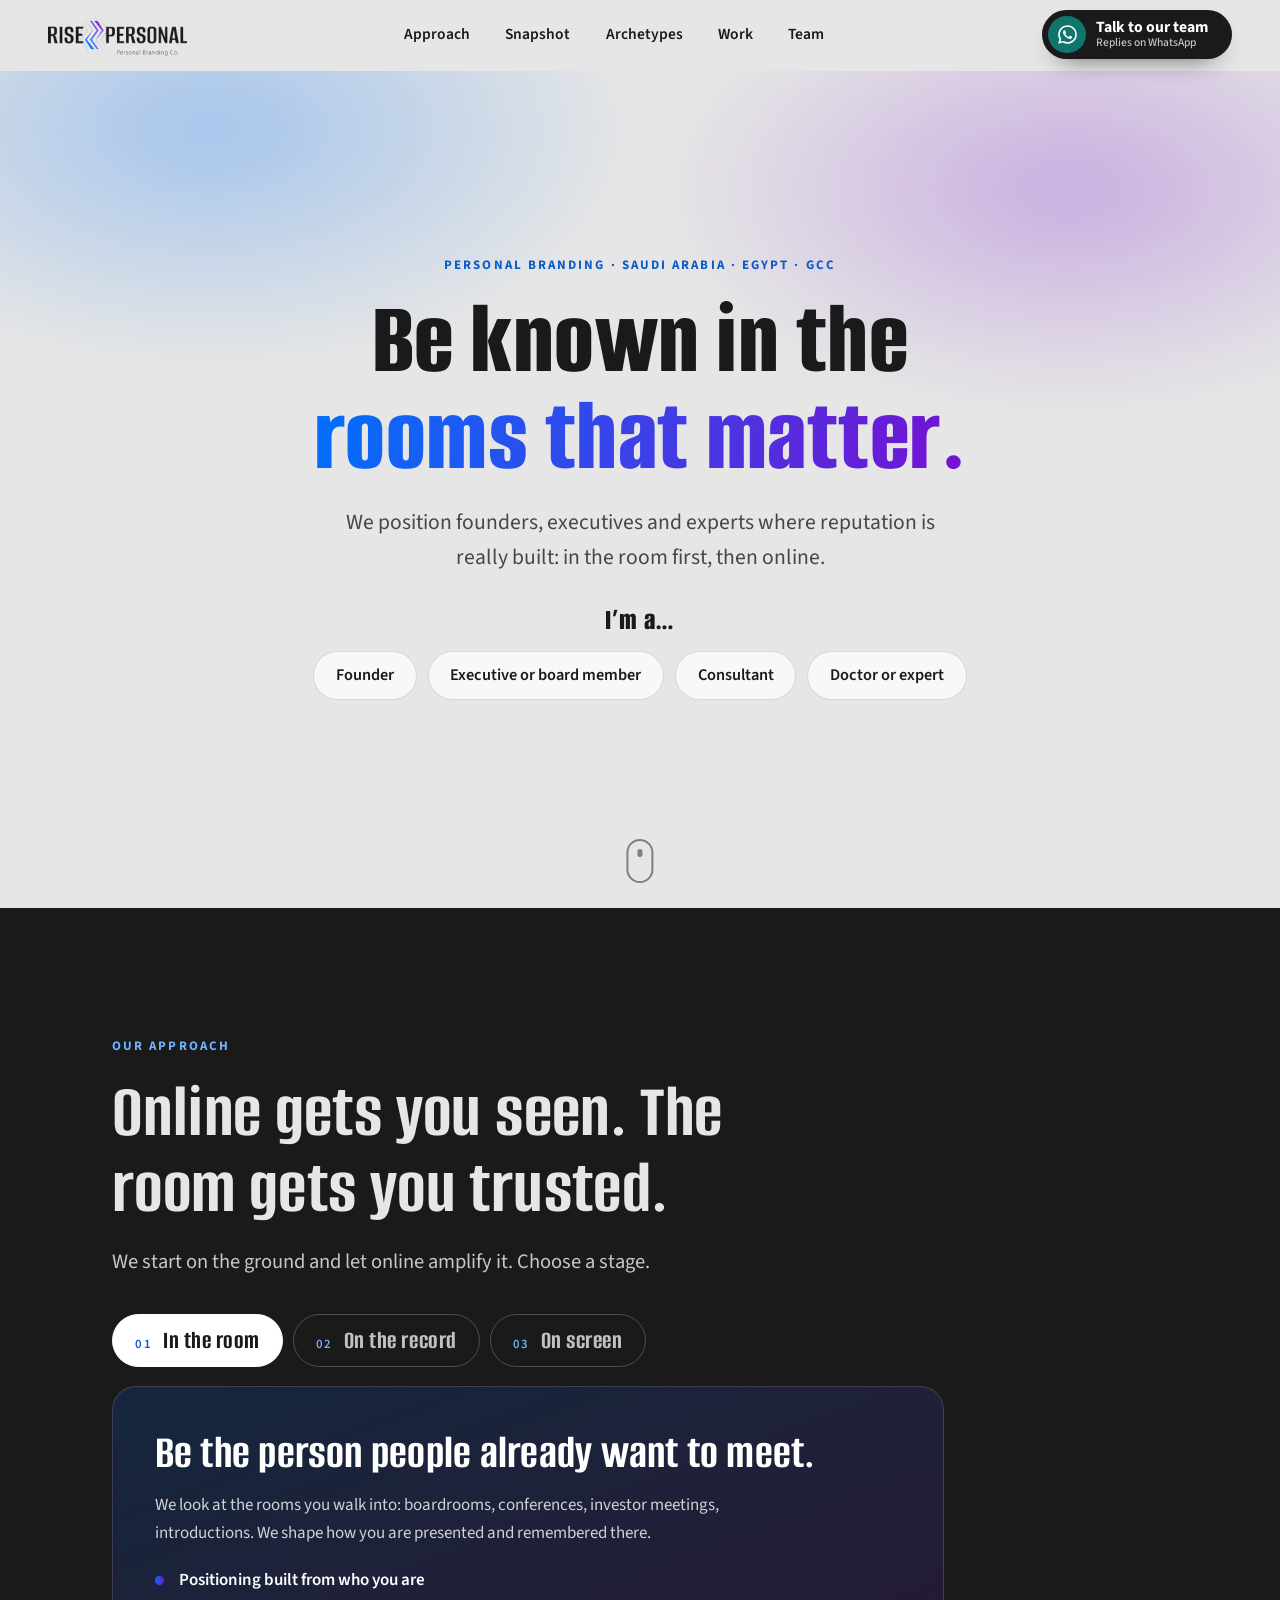
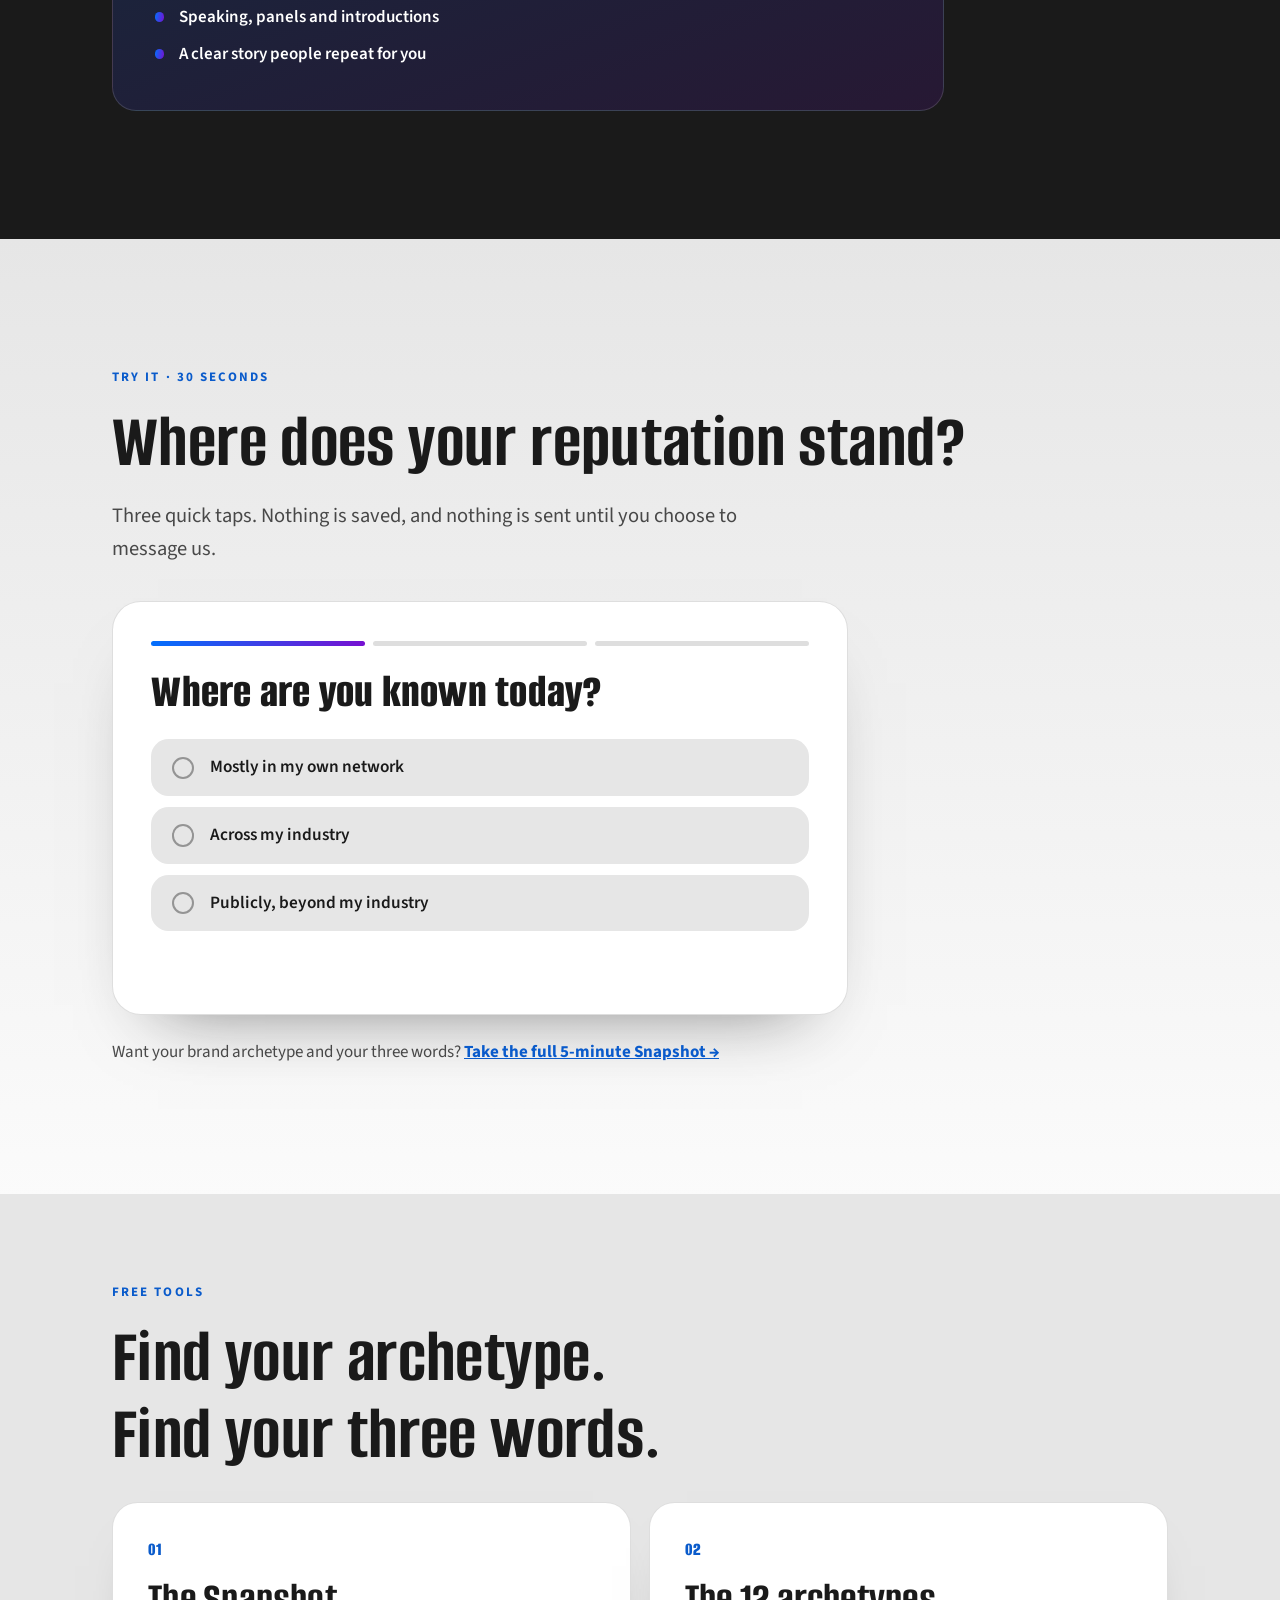
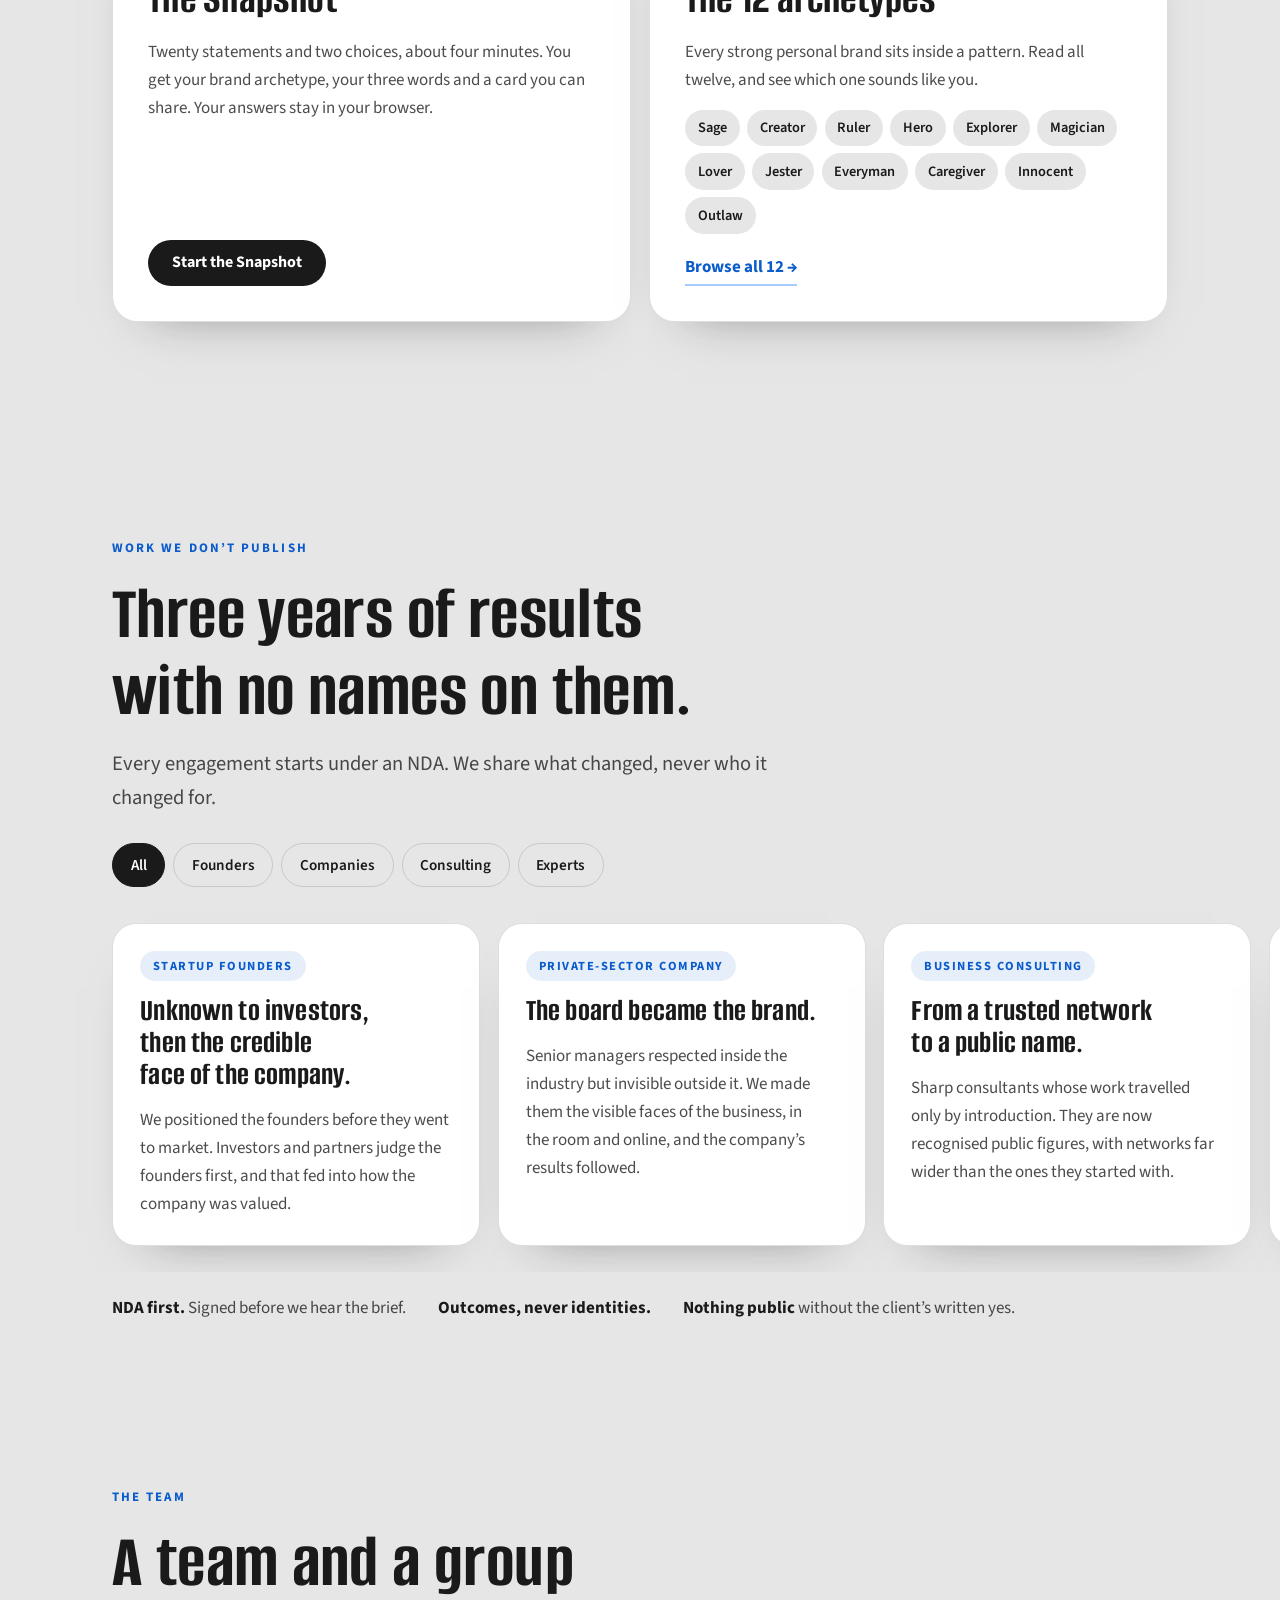
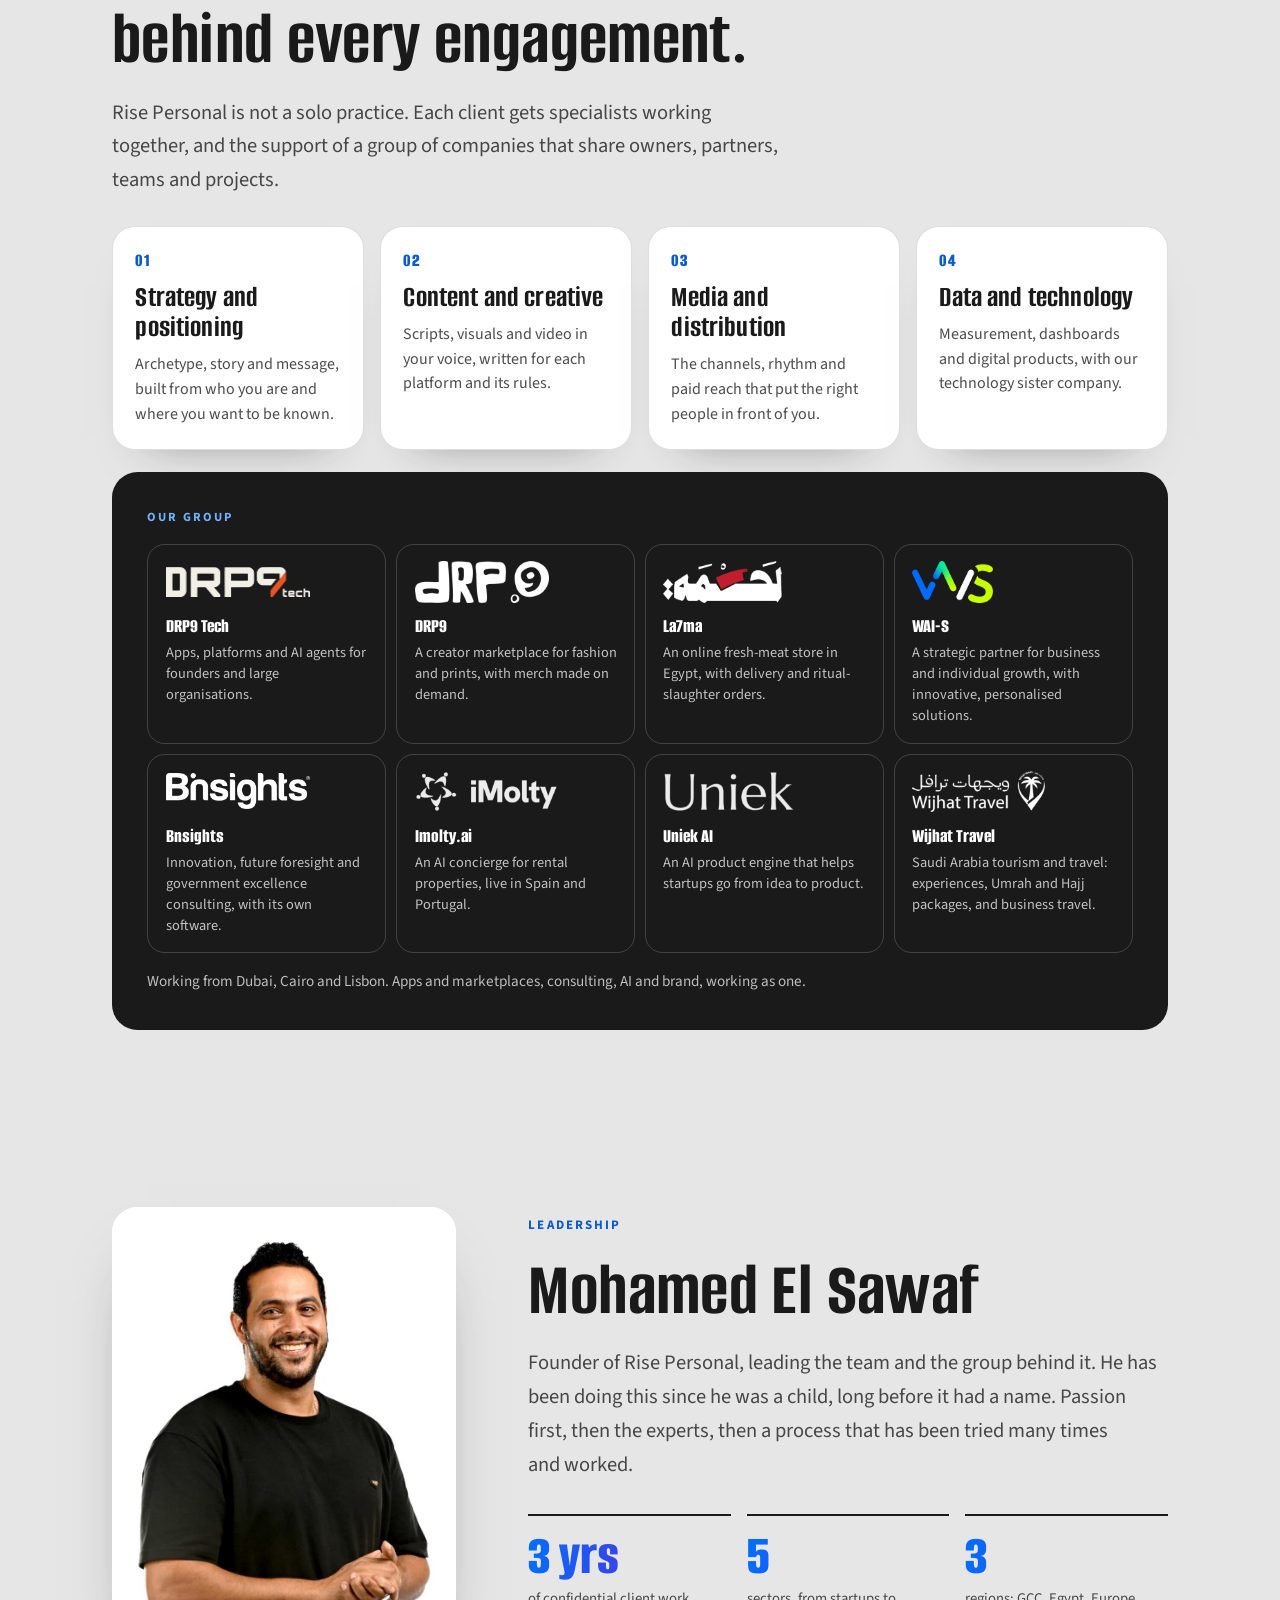
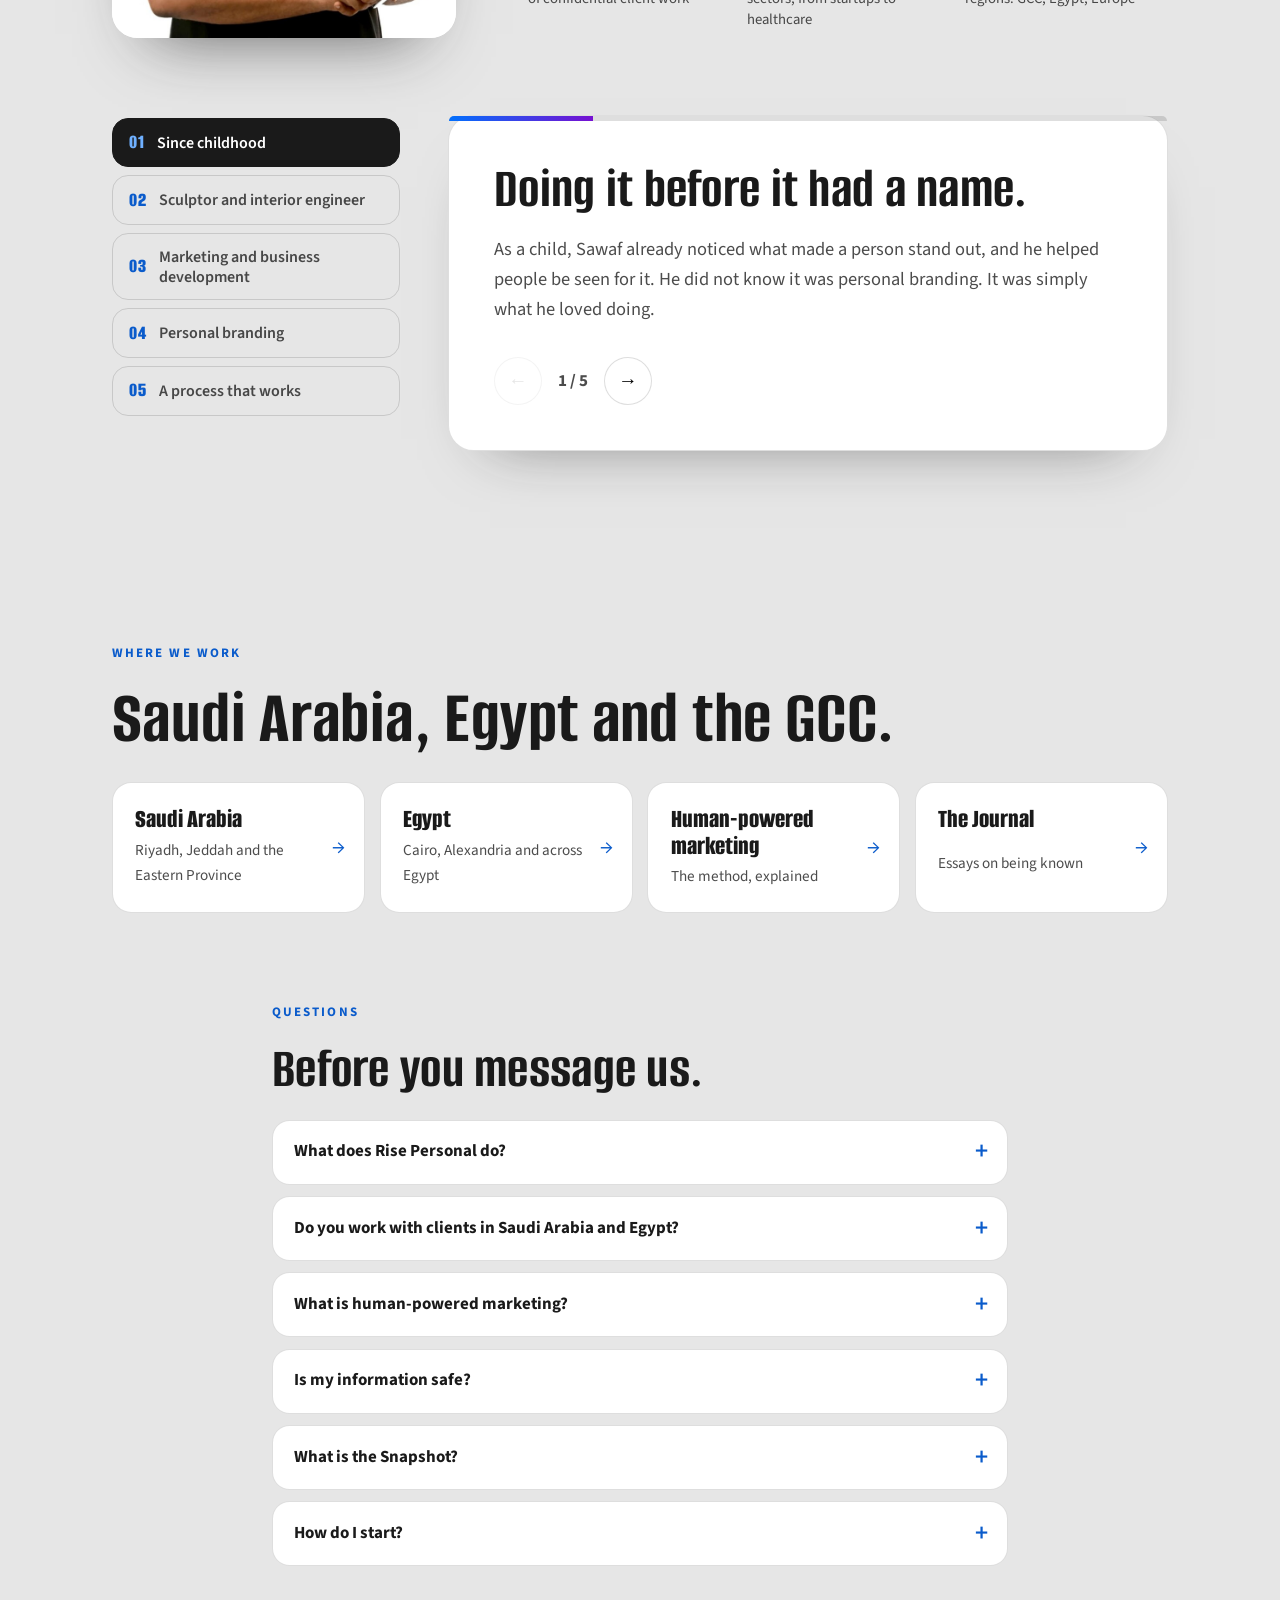
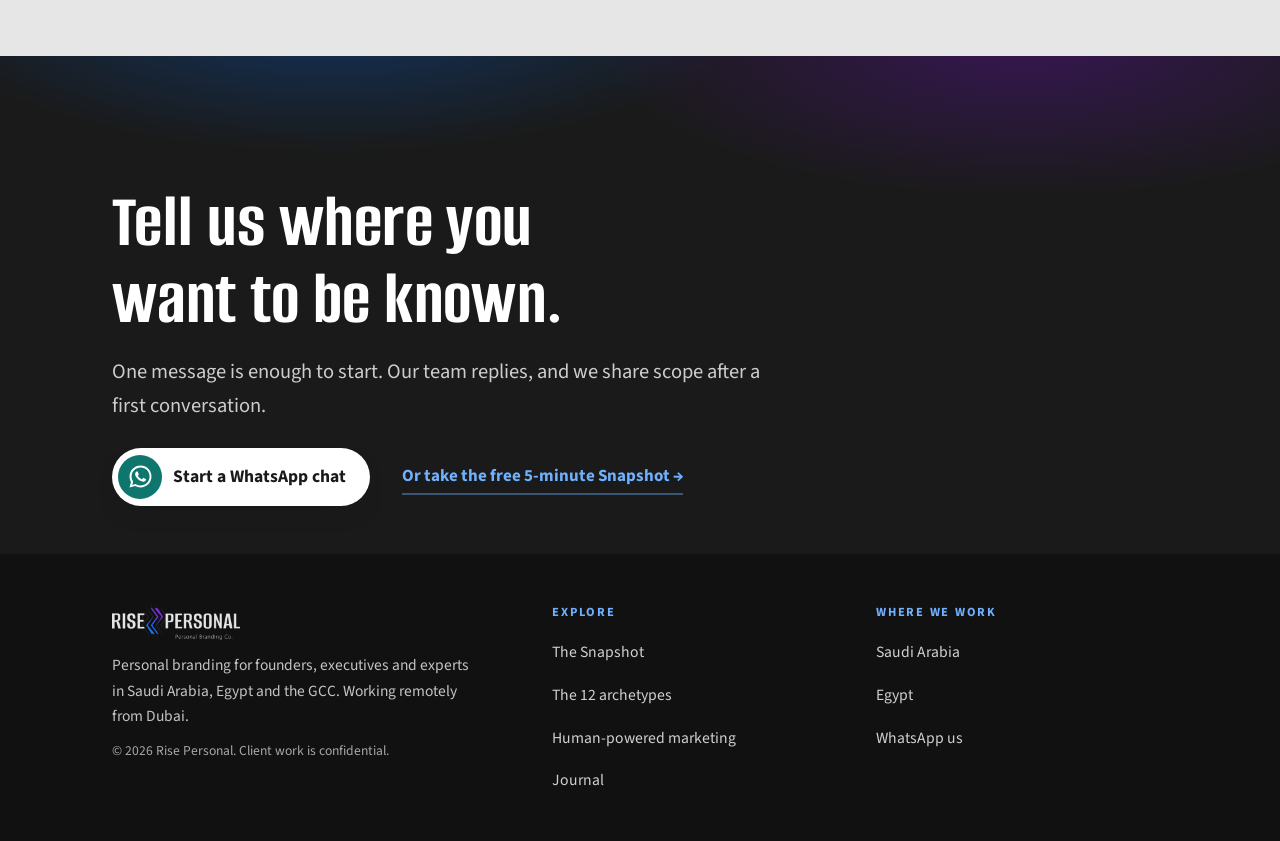
==== commit 7fdeabb8: "deploy: index.html" ====
--- a/index.html
+++ b/index.html
@@ -28,7 +28,7 @@
 <link rel="preconnect" href="https://fonts.googleapis.com">
 <link rel="preconnect" href="https://fonts.gstatic.com" crossorigin>
 <link href="https://fonts.googleapis.com/css2?family=Alumni+Sans:wght@500;700;800&family=Source+Sans+3:wght@400;500;600;700&display=swap" rel="stylesheet">
-<link rel="stylesheet" href="assets/v3.css?v=9">
+<link rel="stylesheet" href="assets/v3.css?v=10">
 <script type="application/ld+json">
 {
  "@context": "https://schema.org",
@@ -83,6 +83,11 @@
      "@type": "Organization",
      "name": "WAI-S",
      "url": "https://wai-s.com"
+    },
+    {
+     "@type": "Organization",
+     "name": "Wijhat Travel",
+     "url": "https://www.wijhattravel.com"
     },
     {
      "@type": "Organization",
@@ -394,6 +399,7 @@
         <li><a href="https://bnsights.com" target="_blank" rel="noopener"><span class="g-logo"><img src="assets/g/bnsights.webp" alt="" loading="lazy" decoding="async"></span><b>Bnsights</b><span class="g-d">Innovation, future foresight and government excellence consulting, with its own software.</span></a></li>
         <li><a href="https://imolty.ai" target="_blank" rel="noopener"><span class="g-logo"><img src="assets/g/imolty.webp" alt="" loading="lazy" decoding="async"></span><b>Imolty.ai</b><span class="g-d">An AI concierge for rental properties, live in Spain and Portugal.</span></a></li>
         <li><a href="https://uniek.ai" target="_blank" rel="noopener"><span class="g-logo"><img src="assets/g/uniek.webp" alt="" loading="lazy" decoding="async"></span><b>Uniek AI</b><span class="g-d">An AI product engine that helps startups go from idea to product.</span></a></li>
+        <li><a href="https://www.wijhattravel.com" target="_blank" rel="noopener"><span class="g-logo"><img src="assets/g/wijhat.webp" alt="" loading="lazy" decoding="async"></span><b>Wijhat Travel</b><span class="g-d">Saudi Arabia tourism and travel: experiences, Umrah and Hajj packages, and business travel.</span></a></li>
       </ul>
       <p class="group-n">Working from Dubai, Cairo and Lisbon. Apps and marketplaces, consulting, AI and brand, working as one.</p>
     </div>
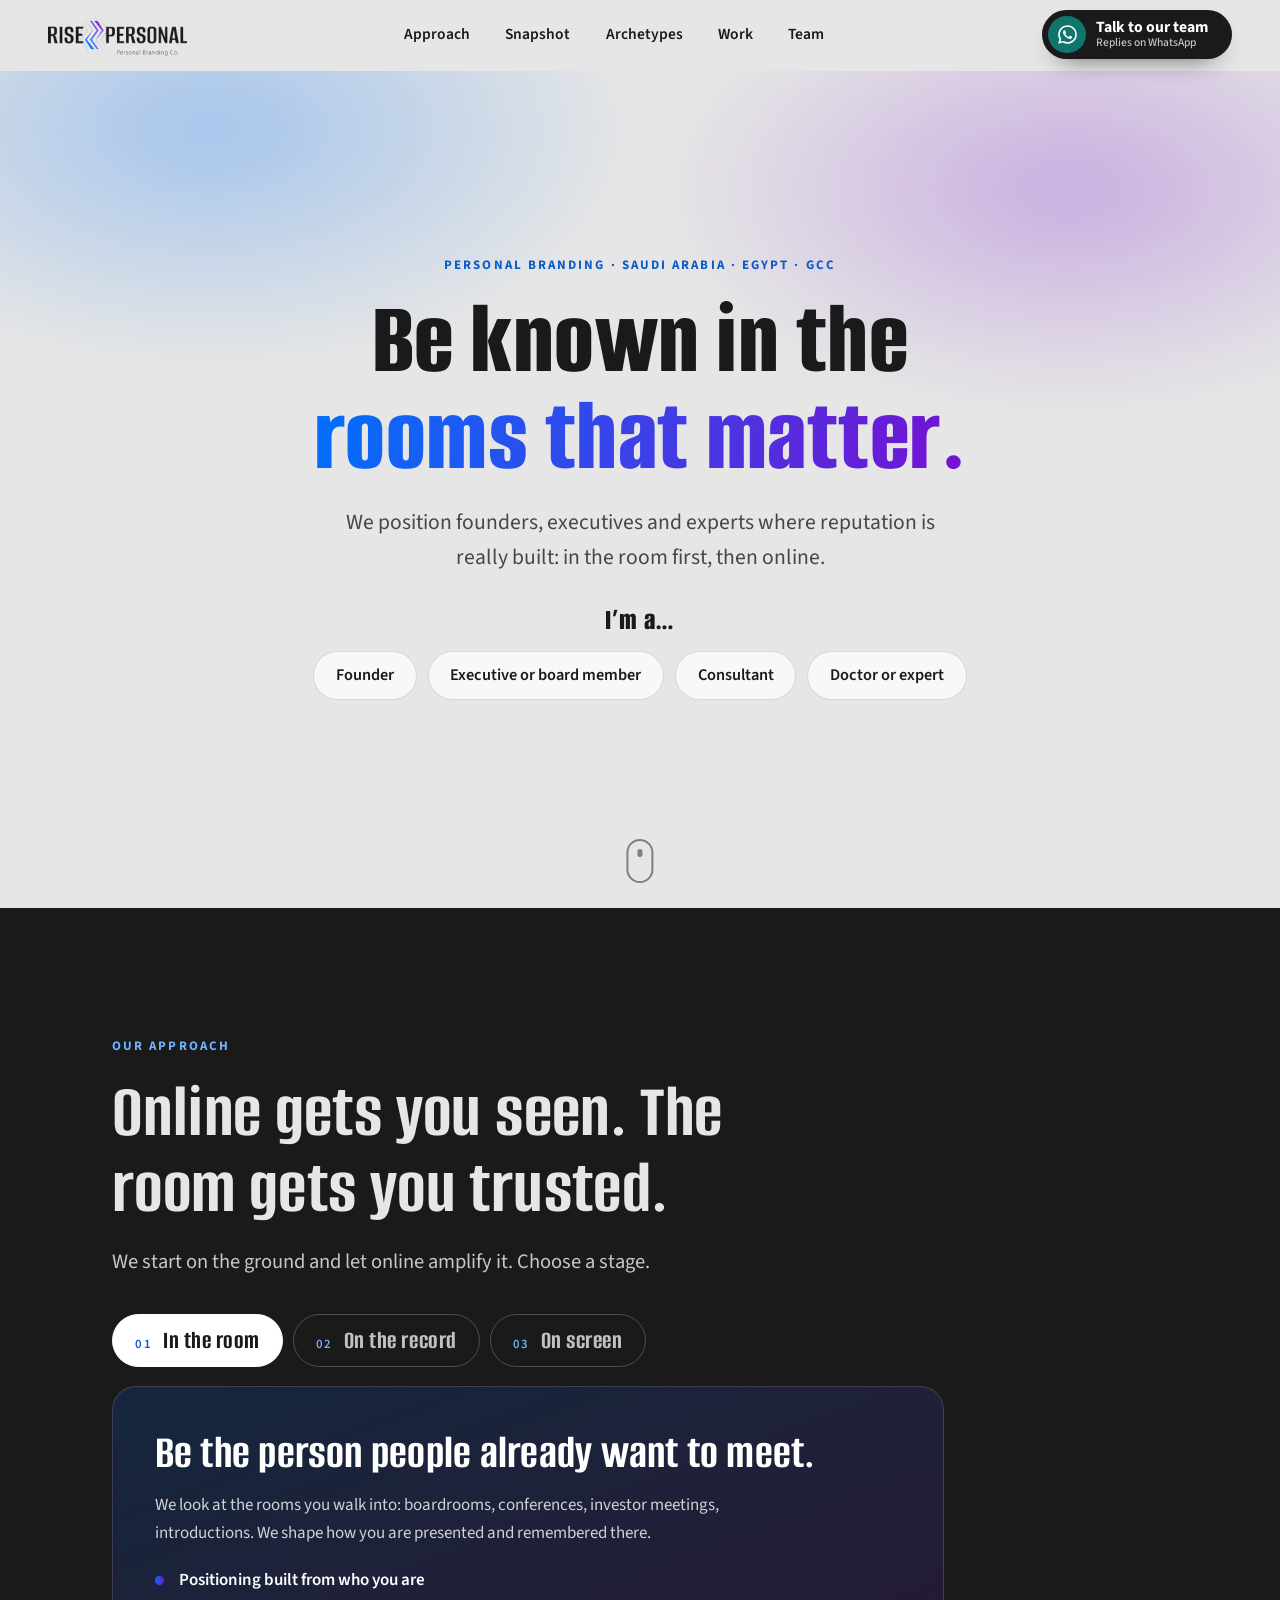
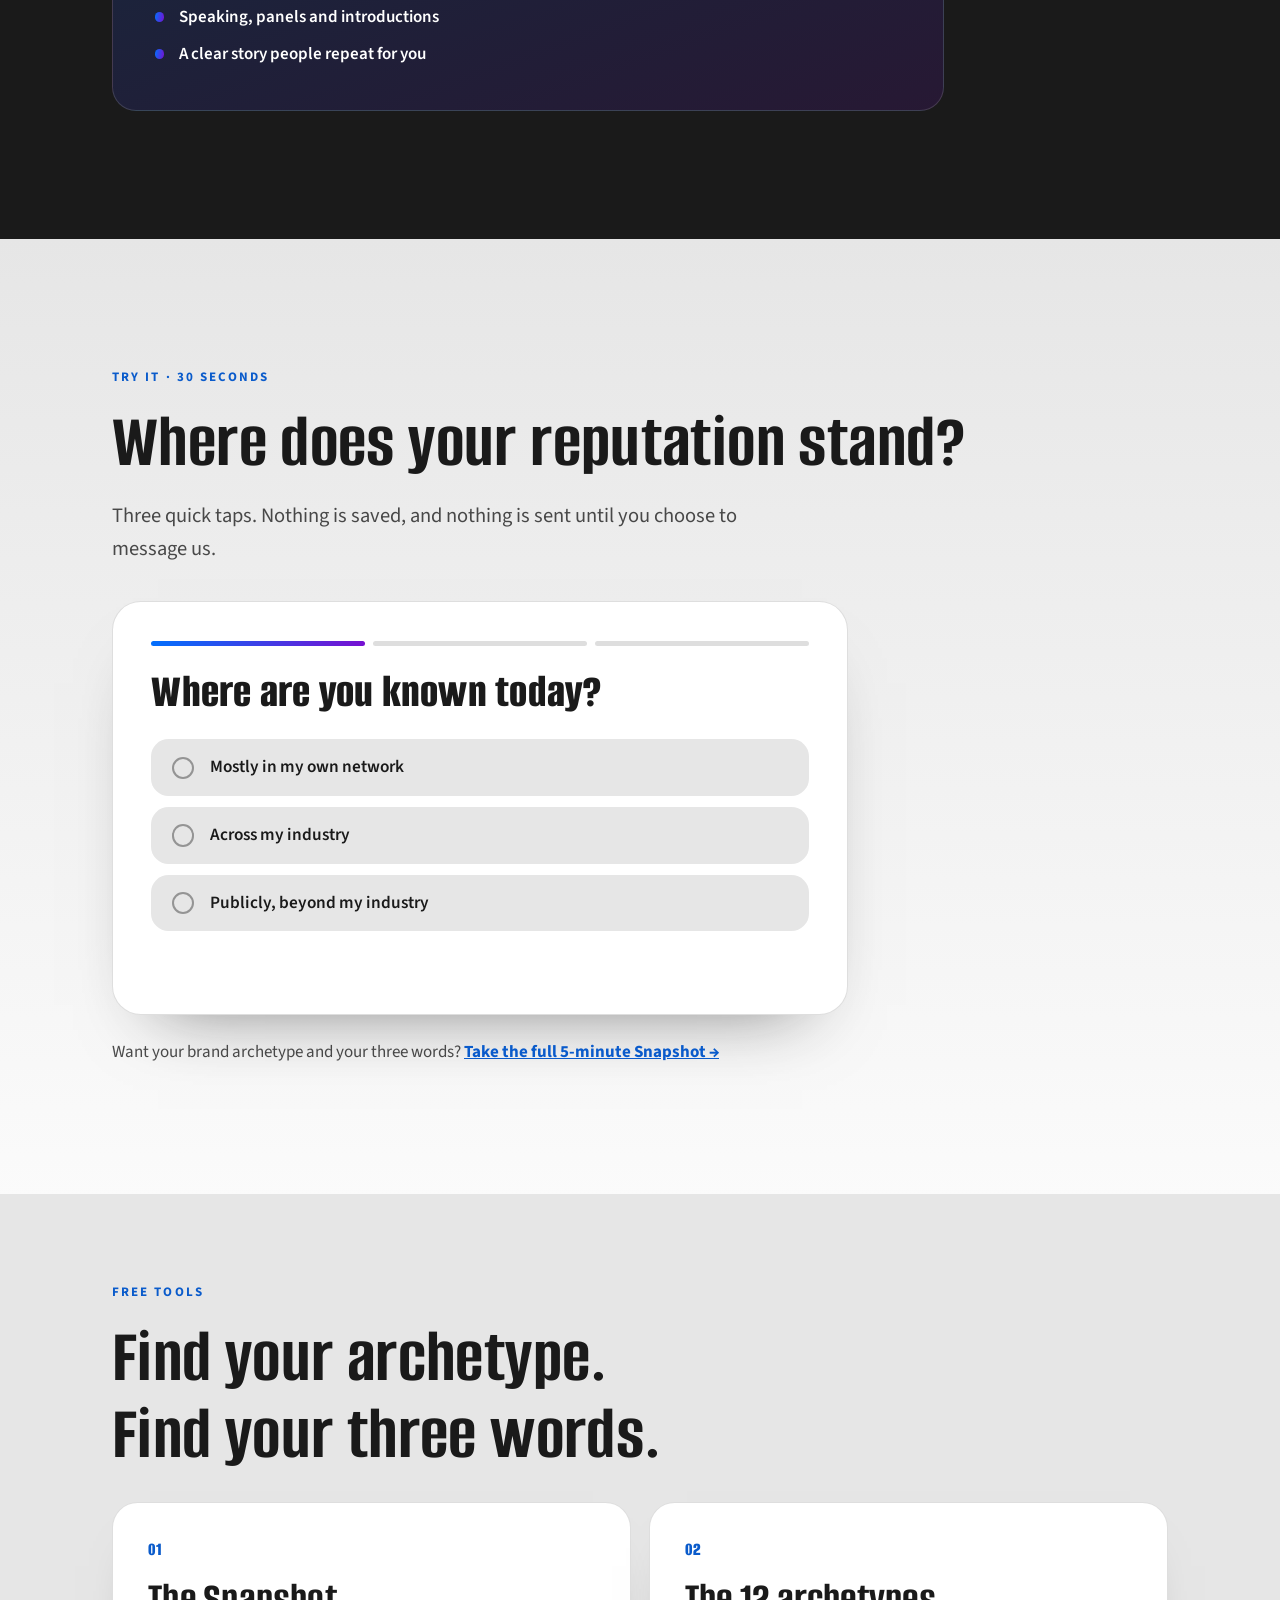
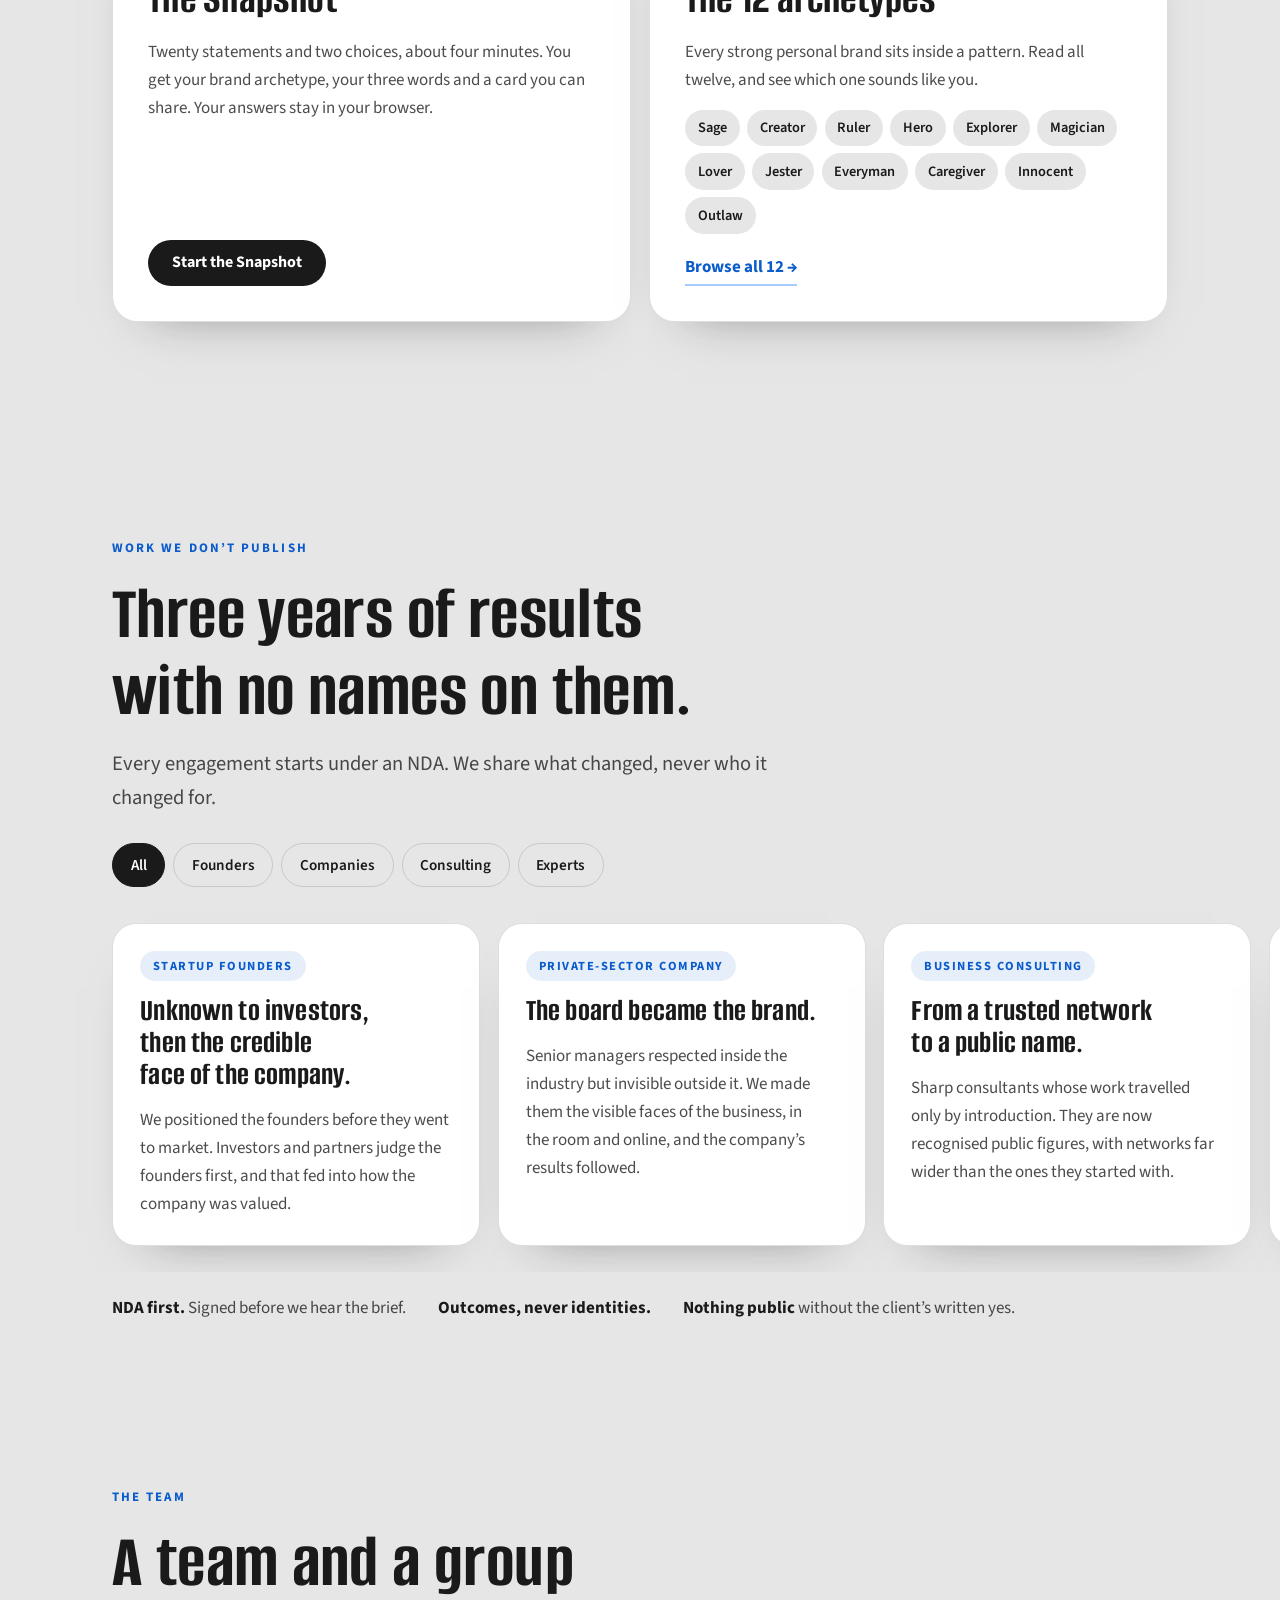
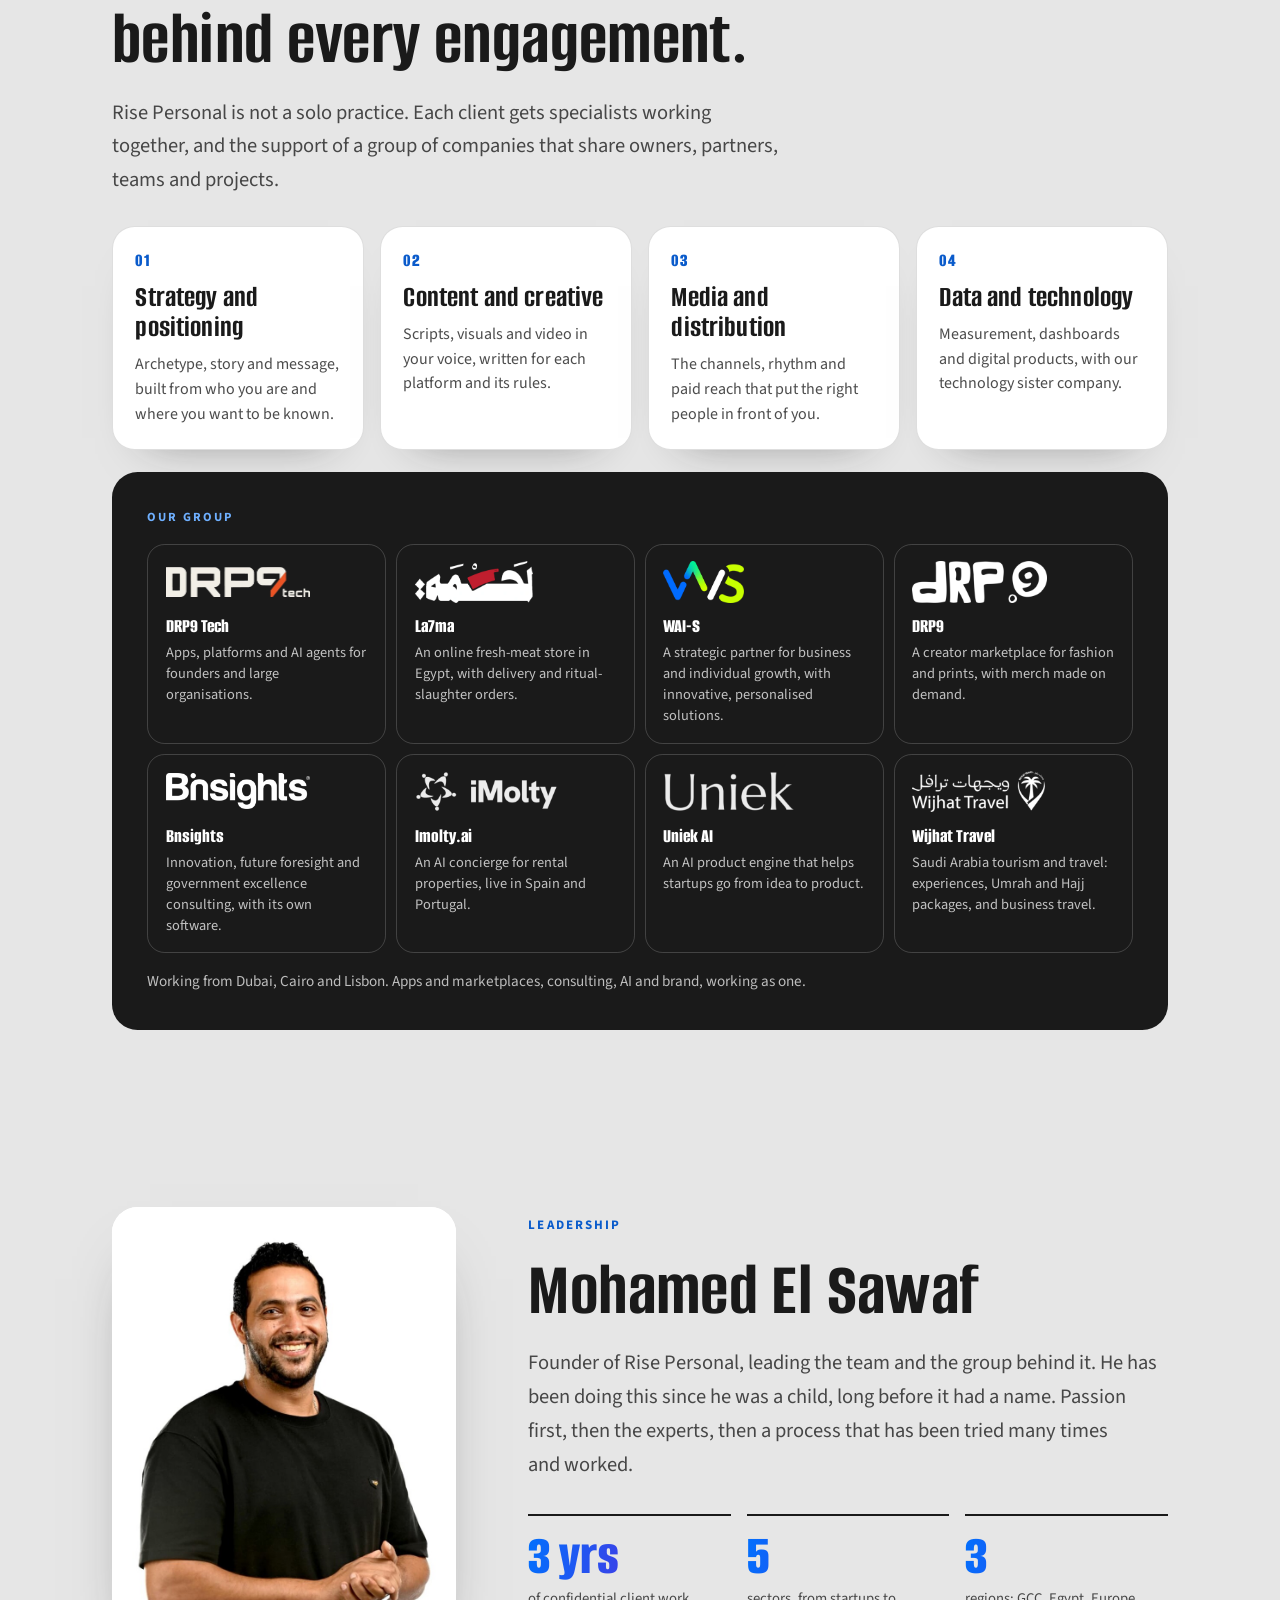
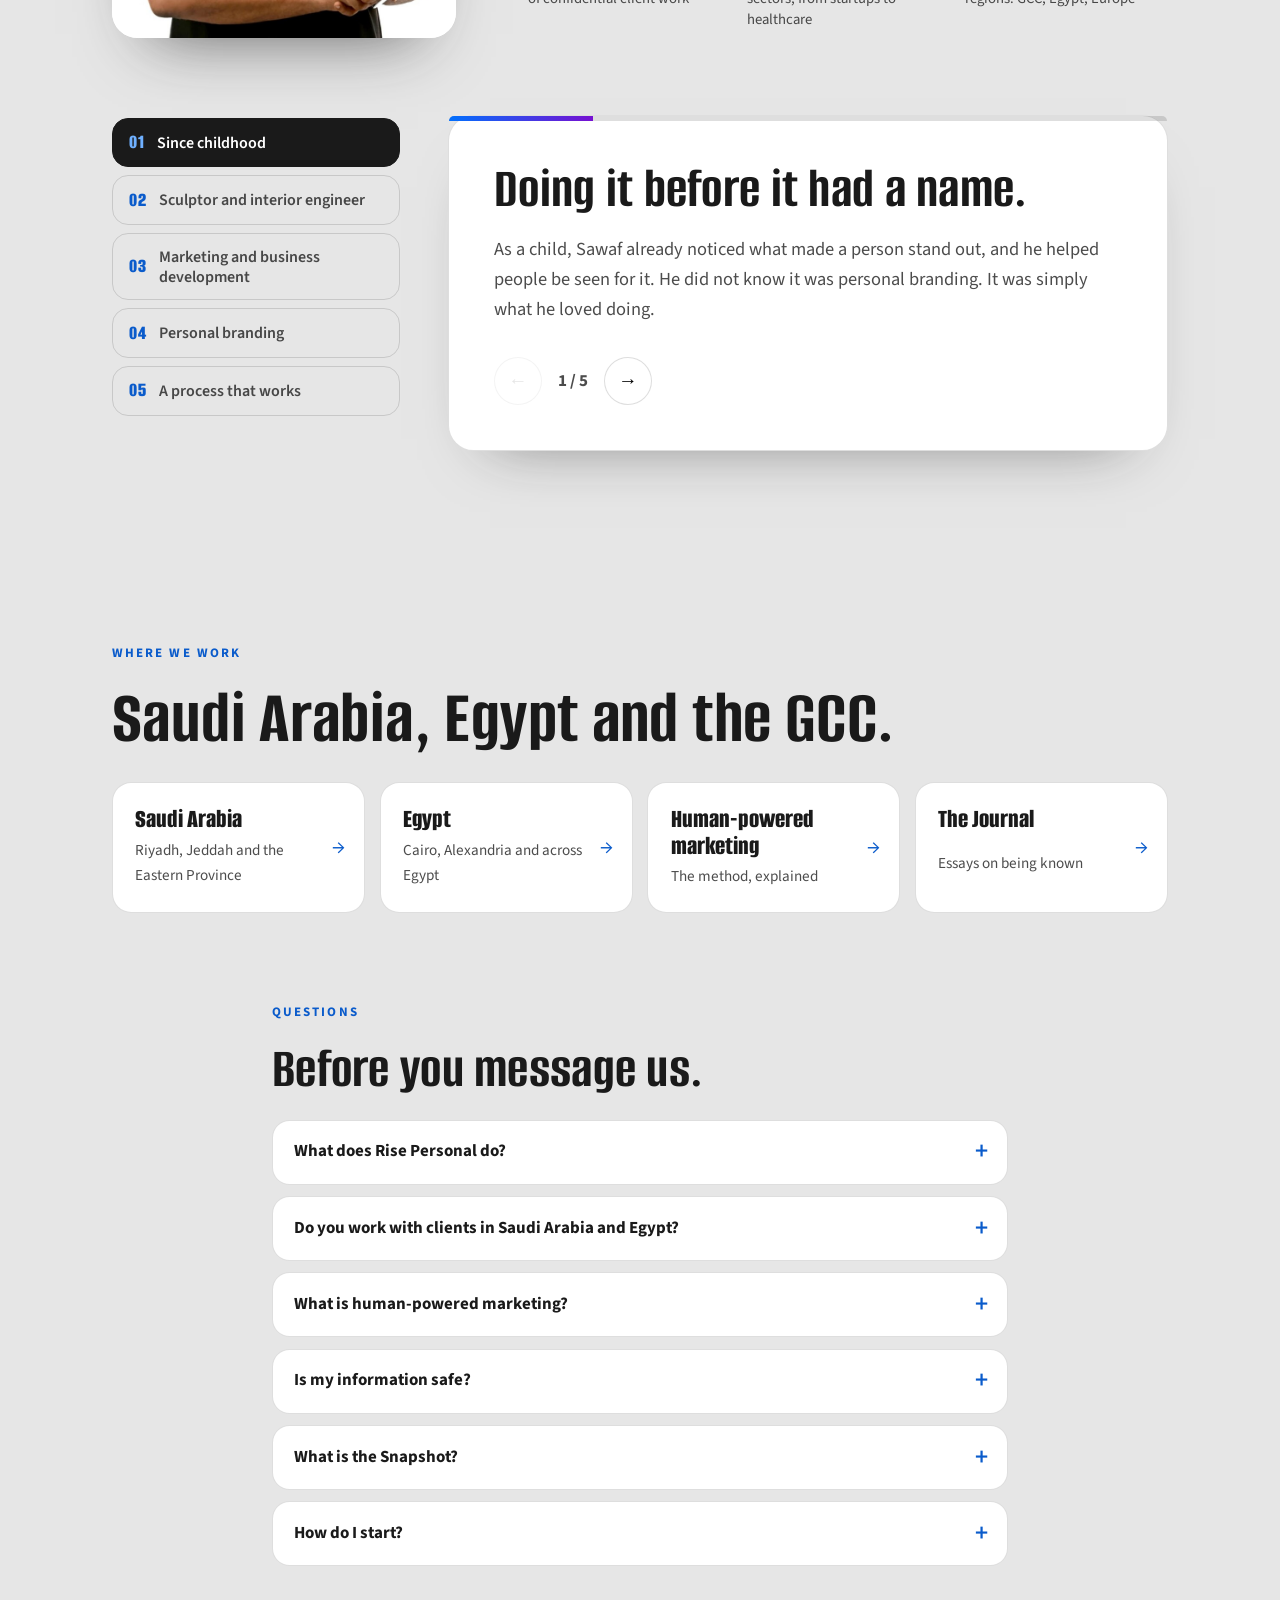
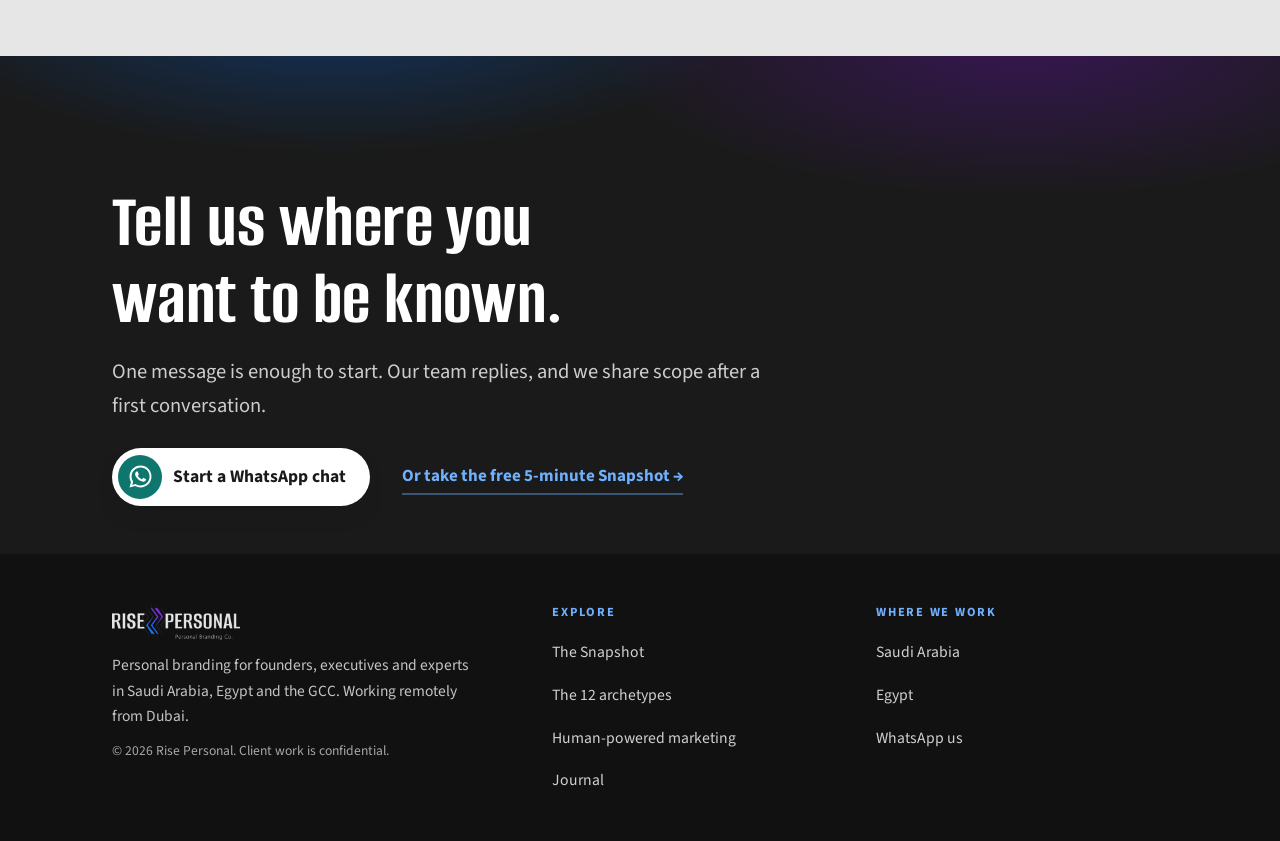
==== commit 1d04ce27: "deploy: index.html" ====
--- a/index.html
+++ b/index.html
@@ -28,7 +28,7 @@
 <link rel="preconnect" href="https://fonts.googleapis.com">
 <link rel="preconnect" href="https://fonts.gstatic.com" crossorigin>
 <link href="https://fonts.googleapis.com/css2?family=Alumni+Sans:wght@500;700;800&family=Source+Sans+3:wght@400;500;600;700&display=swap" rel="stylesheet">
-<link rel="stylesheet" href="assets/v3.css?v=10">
+<link rel="stylesheet" href="assets/v3.css?v=11">
 <script type="application/ld+json">
 {
  "@context": "https://schema.org",
@@ -393,9 +393,9 @@
       <p class="group-h">Our group</p>
       <ul class="group-l">
         <li><a href="https://drp9-tech.com" target="_blank" rel="noopener"><span class="g-logo"><img src="assets/g/drp9tech.webp" alt="" loading="lazy" decoding="async"></span><b>DRP9 Tech</b><span class="g-d">Apps, platforms and AI agents for founders and large organisations.</span></a></li>
-        <li><a href="https://drp9.com" target="_blank" rel="noopener"><span class="g-logo"><img src="assets/g/drp9.webp" alt="" loading="lazy" decoding="async"></span><b>DRP9</b><span class="g-d">A creator marketplace for fashion and prints, with merch made on demand.</span></a></li>
         <li><a href="https://la7ma.com" target="_blank" rel="noopener"><span class="g-logo"><img src="assets/g/la7ma.webp" alt="" loading="lazy" decoding="async"></span><b>La7ma</b><span class="g-d">An online fresh-meat store in Egypt, with delivery and ritual-slaughter orders.</span></a></li>
         <li><a href="https://wai-s.com" target="_blank" rel="noopener"><span class="g-logo"><img src="assets/g/wais.webp" alt="" loading="lazy" decoding="async"></span><b>WAI-S</b><span class="g-d">A strategic partner for business and individual growth, with innovative, personalised solutions.</span></a></li>
+        <li><a href="https://drp9.com" target="_blank" rel="noopener"><span class="g-logo"><img src="assets/g/drp9.webp" alt="" loading="lazy" decoding="async"></span><b>DRP9</b><span class="g-d">A creator marketplace for fashion and prints, with merch made on demand.</span></a></li>
         <li><a href="https://bnsights.com" target="_blank" rel="noopener"><span class="g-logo"><img src="assets/g/bnsights.webp" alt="" loading="lazy" decoding="async"></span><b>Bnsights</b><span class="g-d">Innovation, future foresight and government excellence consulting, with its own software.</span></a></li>
         <li><a href="https://imolty.ai" target="_blank" rel="noopener"><span class="g-logo"><img src="assets/g/imolty.webp" alt="" loading="lazy" decoding="async"></span><b>Imolty.ai</b><span class="g-d">An AI concierge for rental properties, live in Spain and Portugal.</span></a></li>
         <li><a href="https://uniek.ai" target="_blank" rel="noopener"><span class="g-logo"><img src="assets/g/uniek.webp" alt="" loading="lazy" decoding="async"></span><b>Uniek AI</b><span class="g-d">An AI product engine that helps startups go from idea to product.</span></a></li>
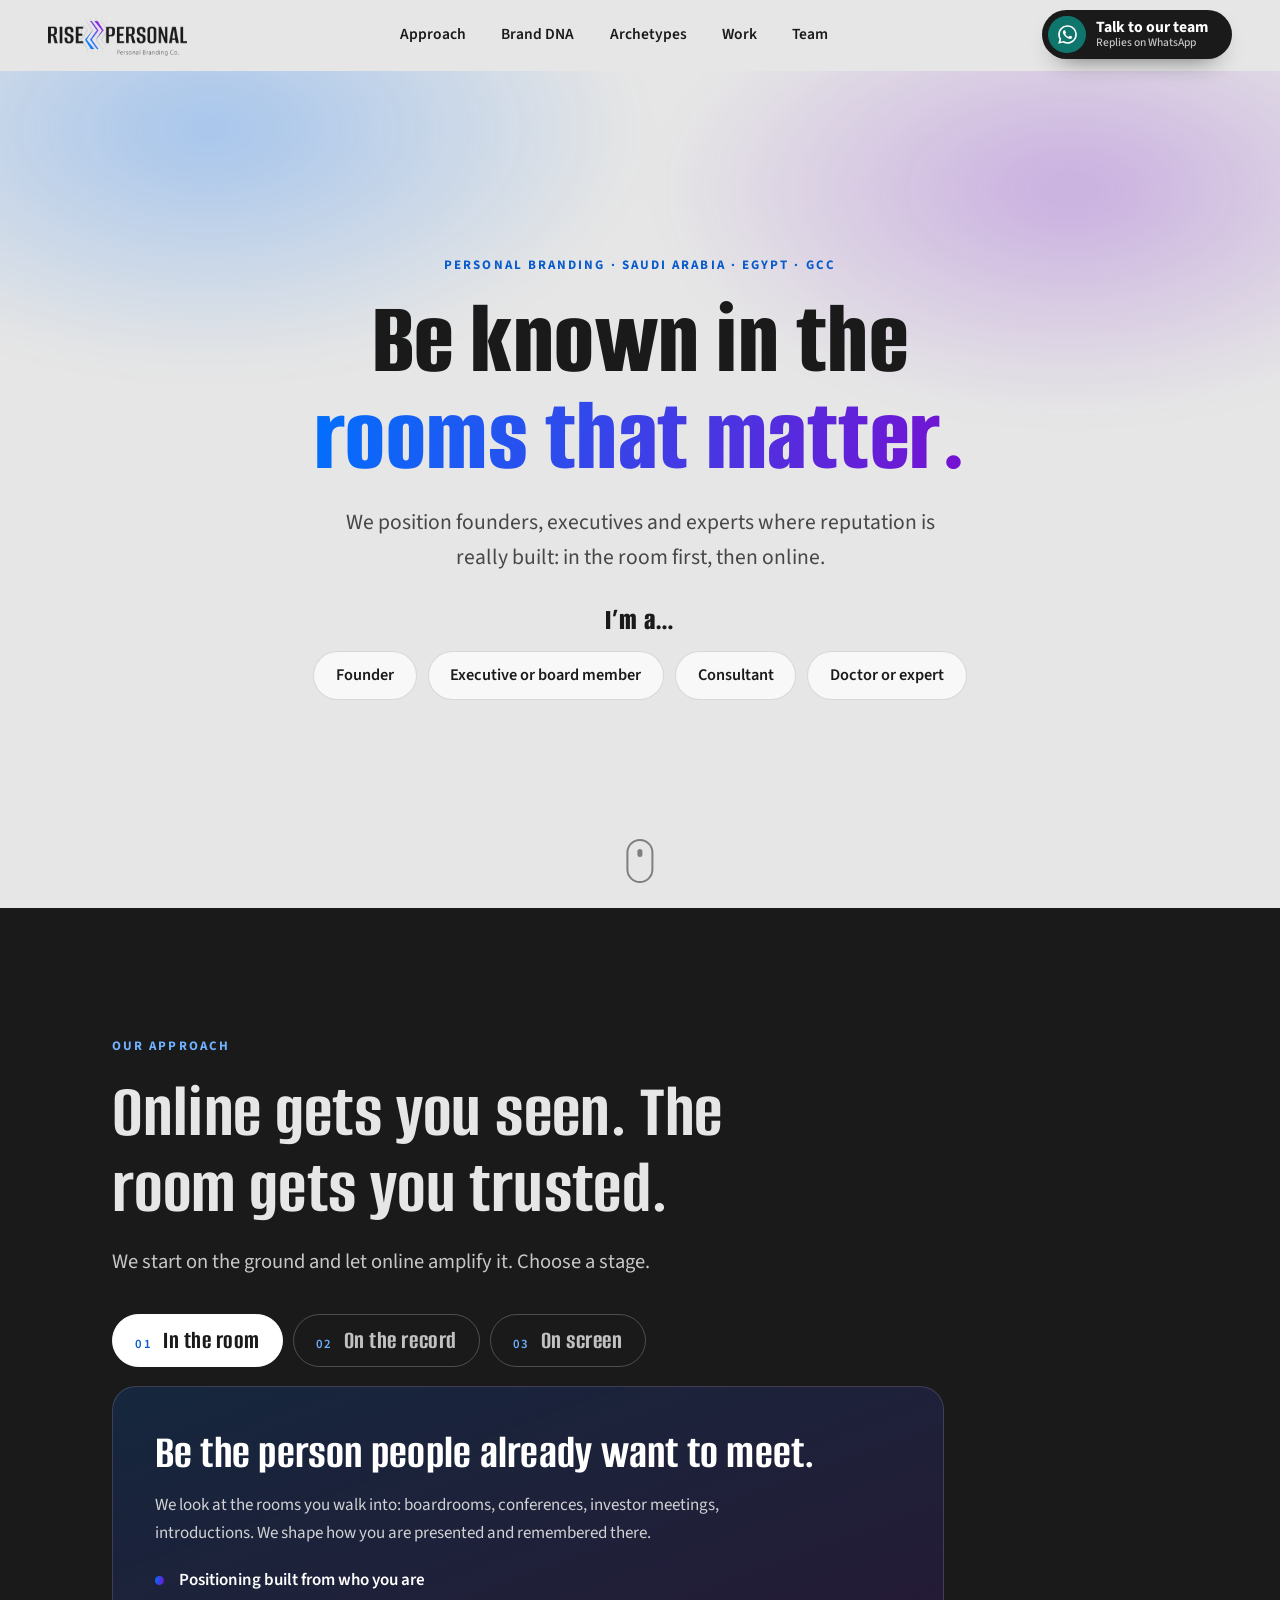
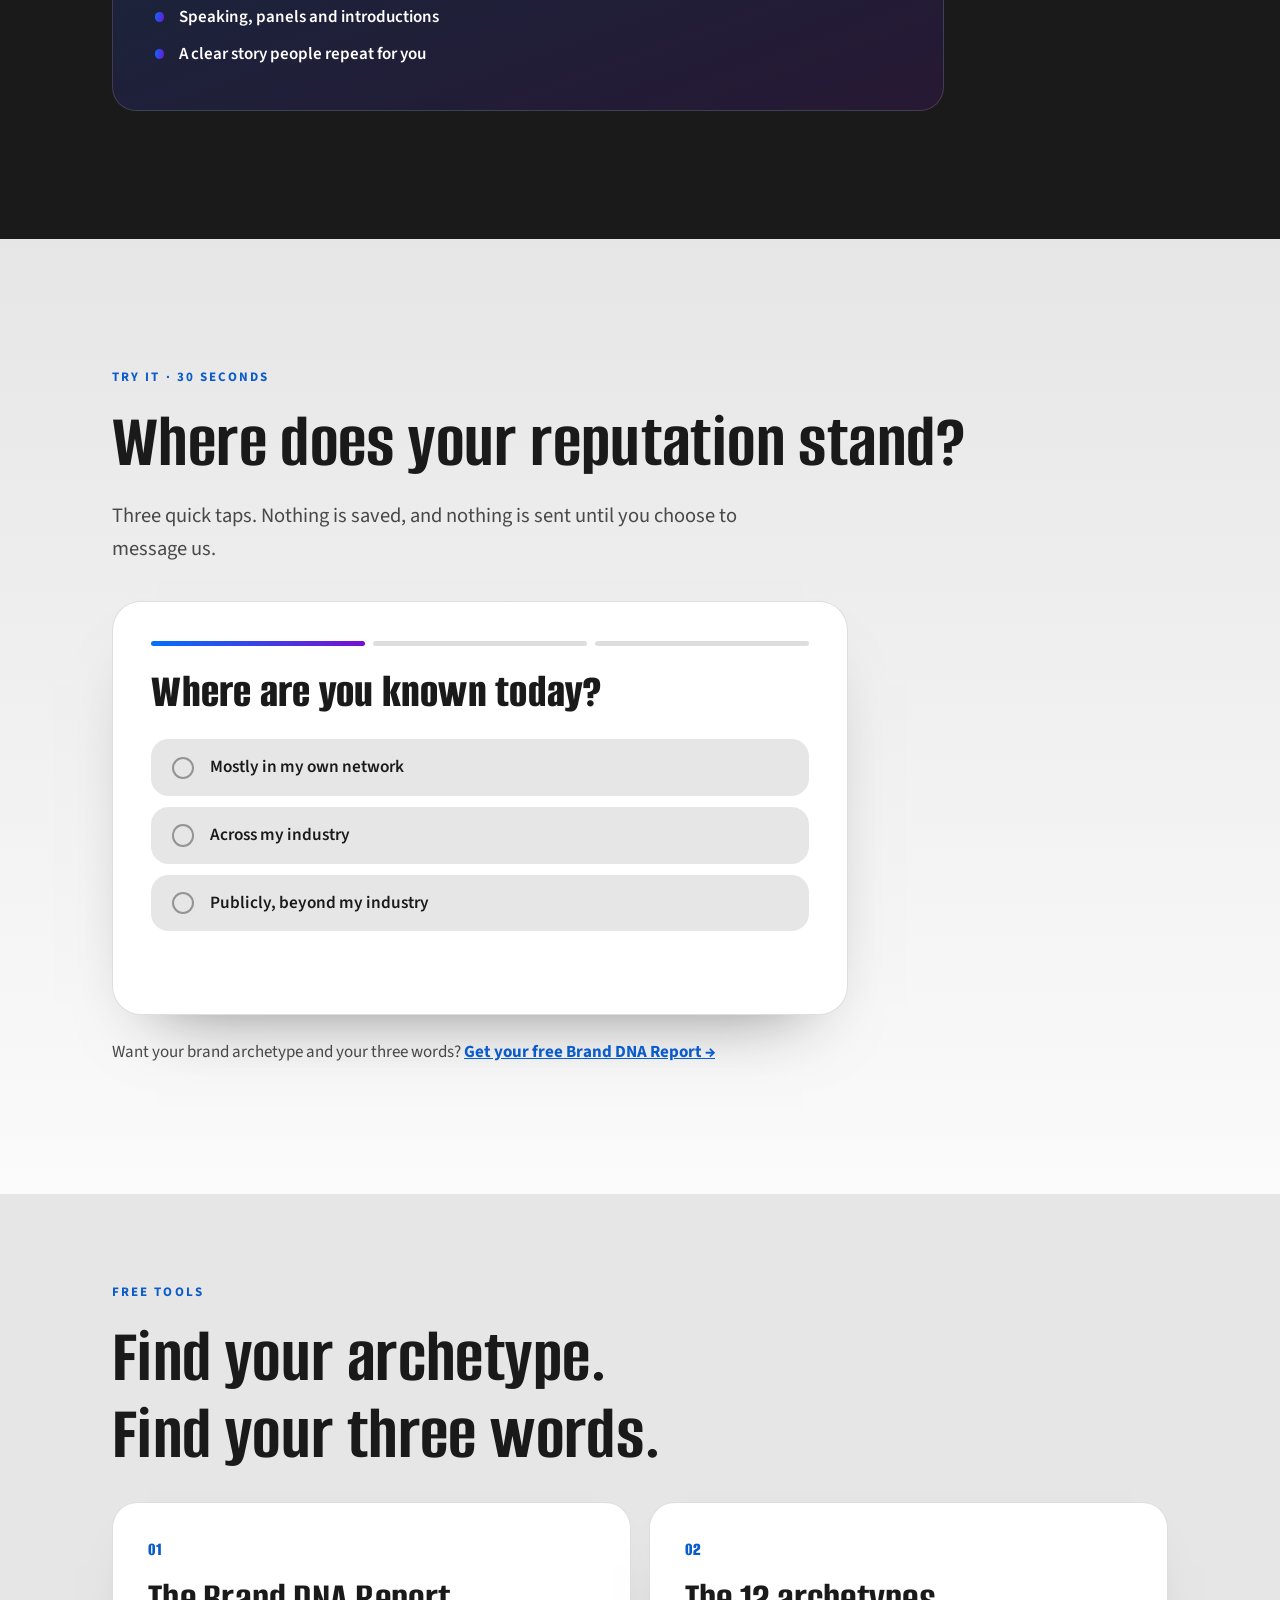
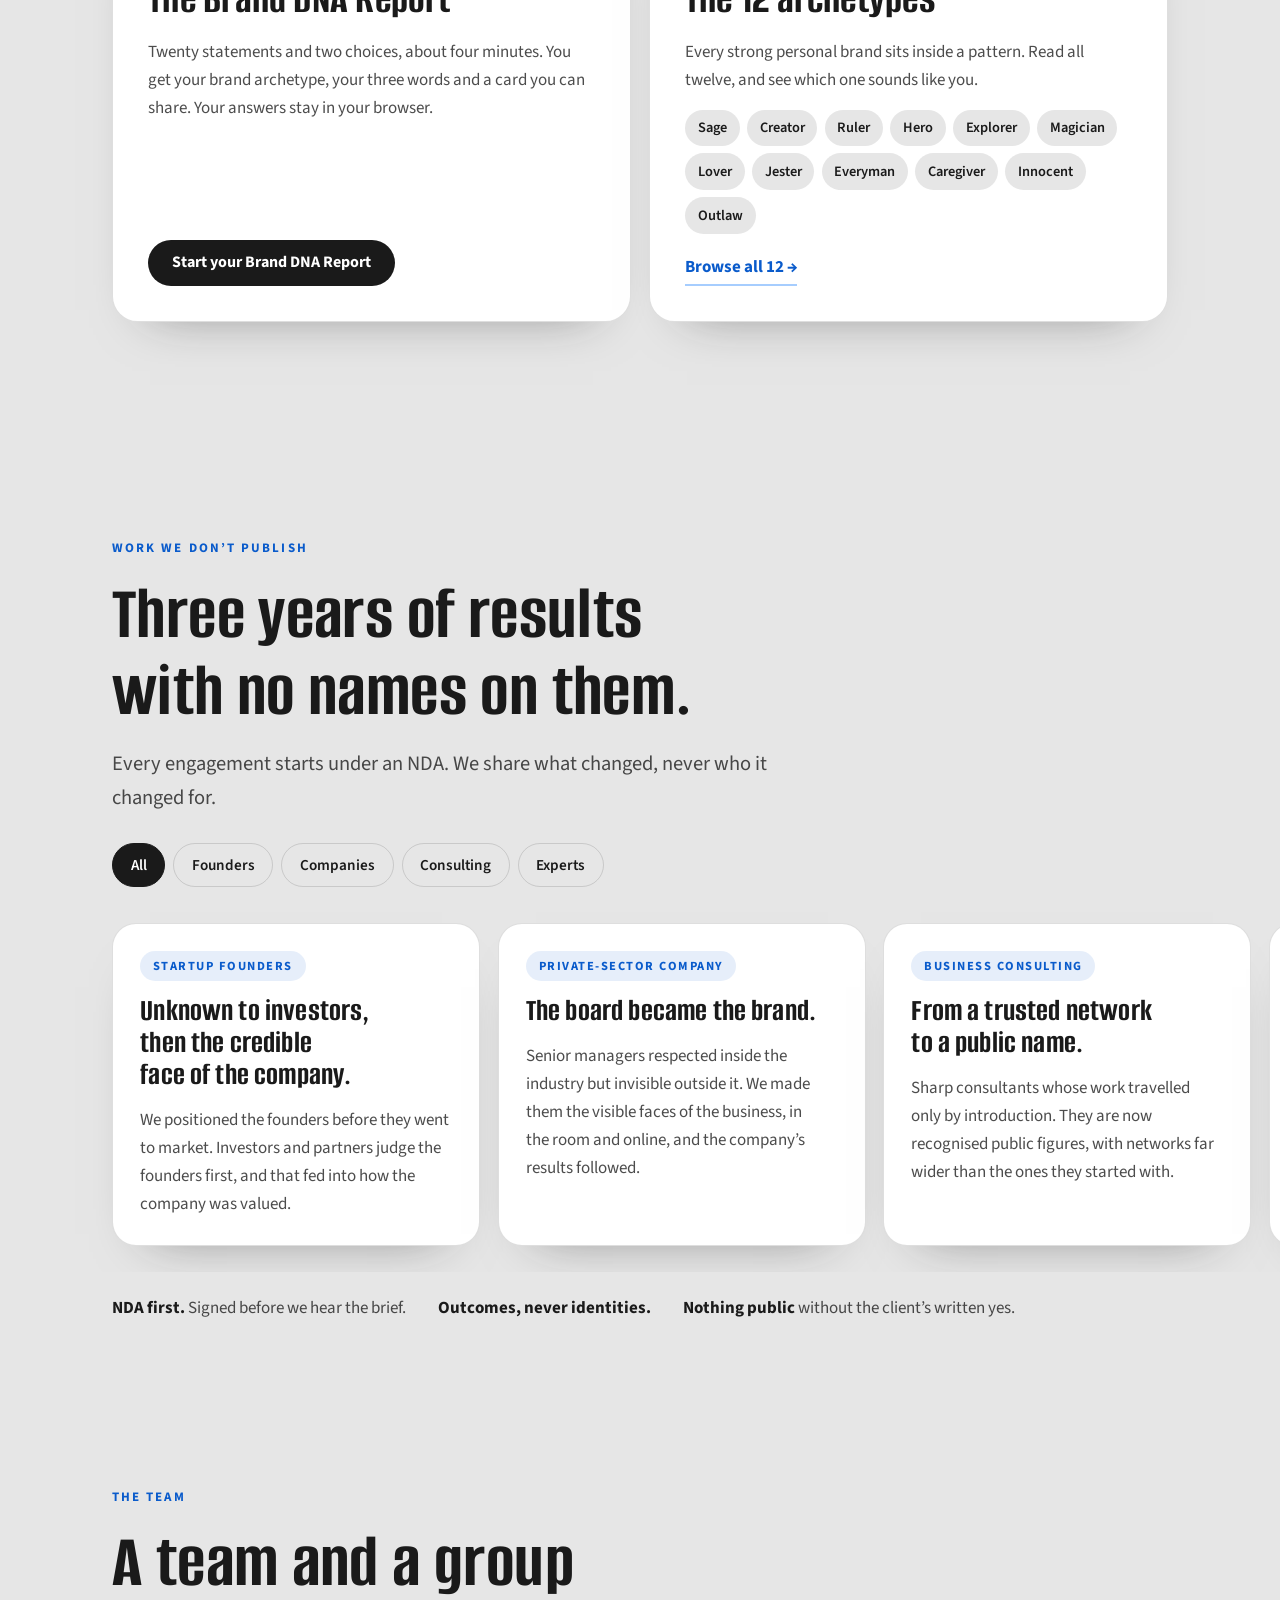
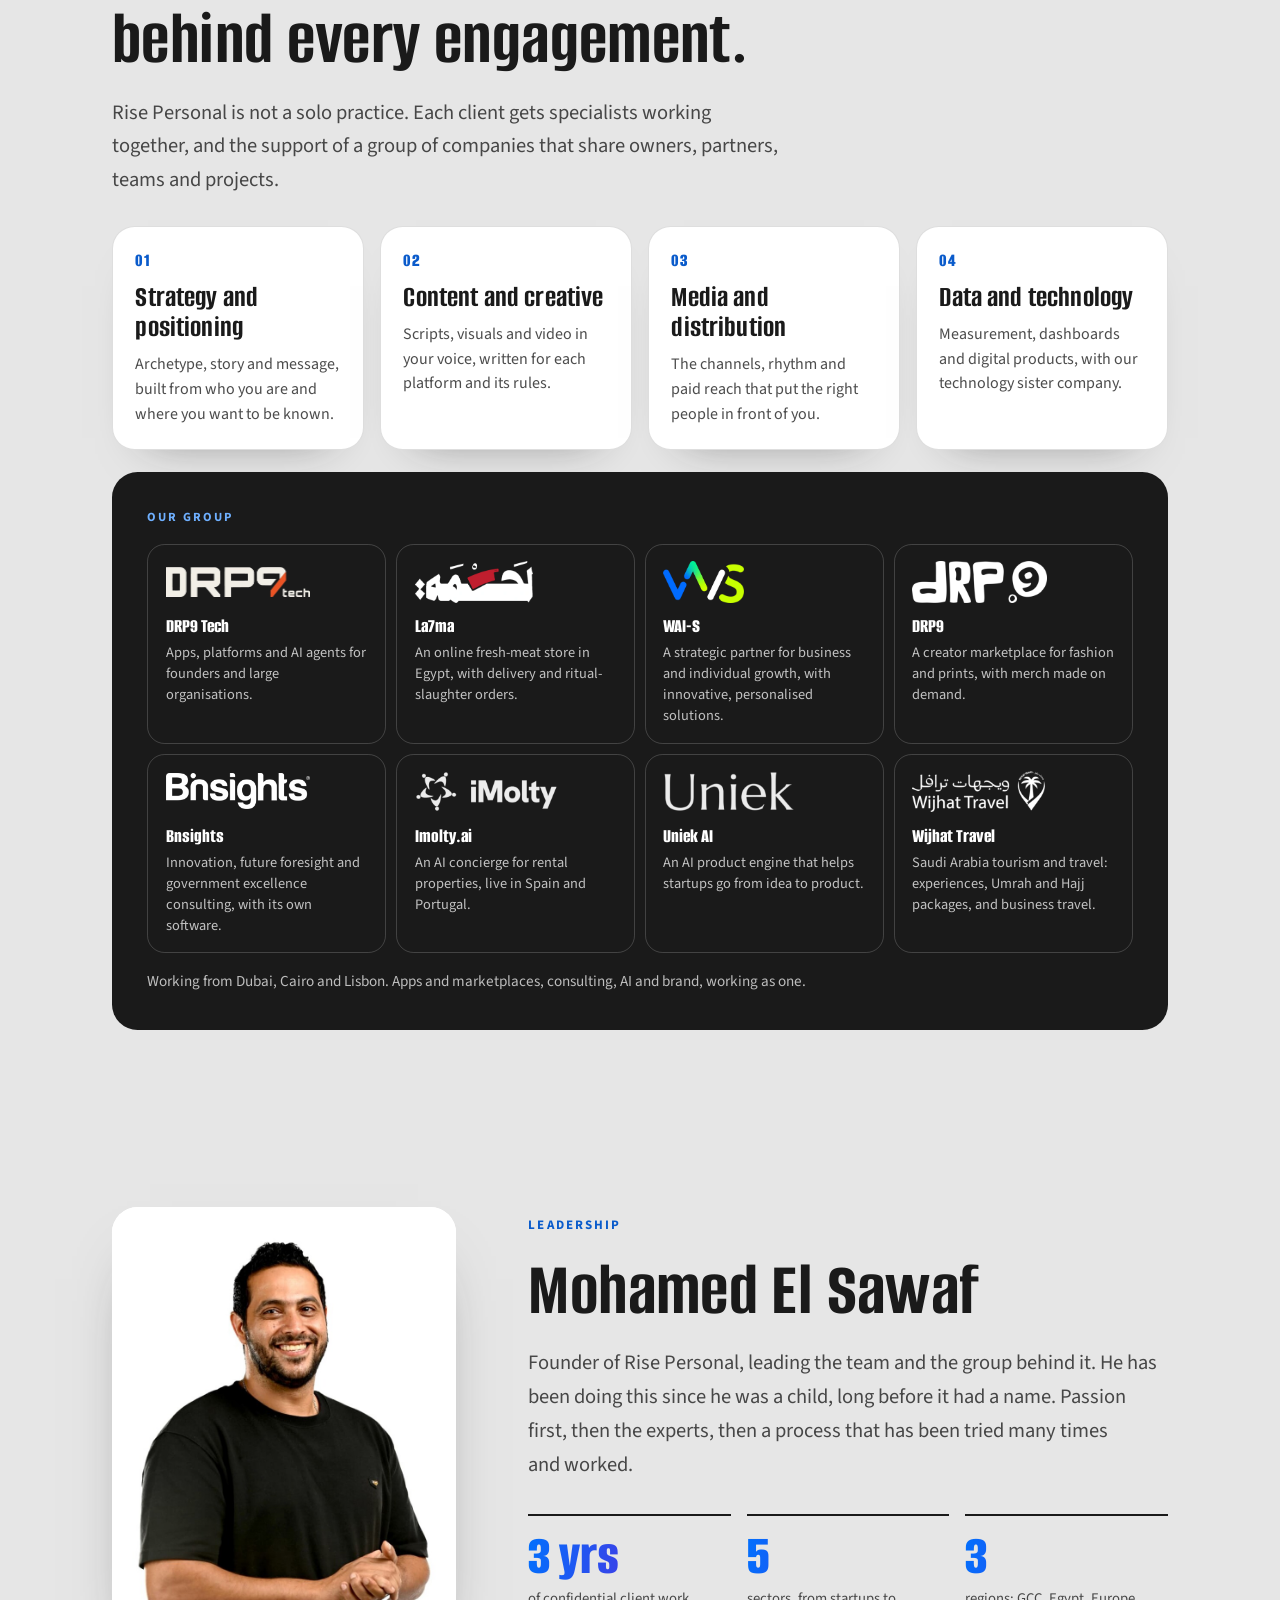
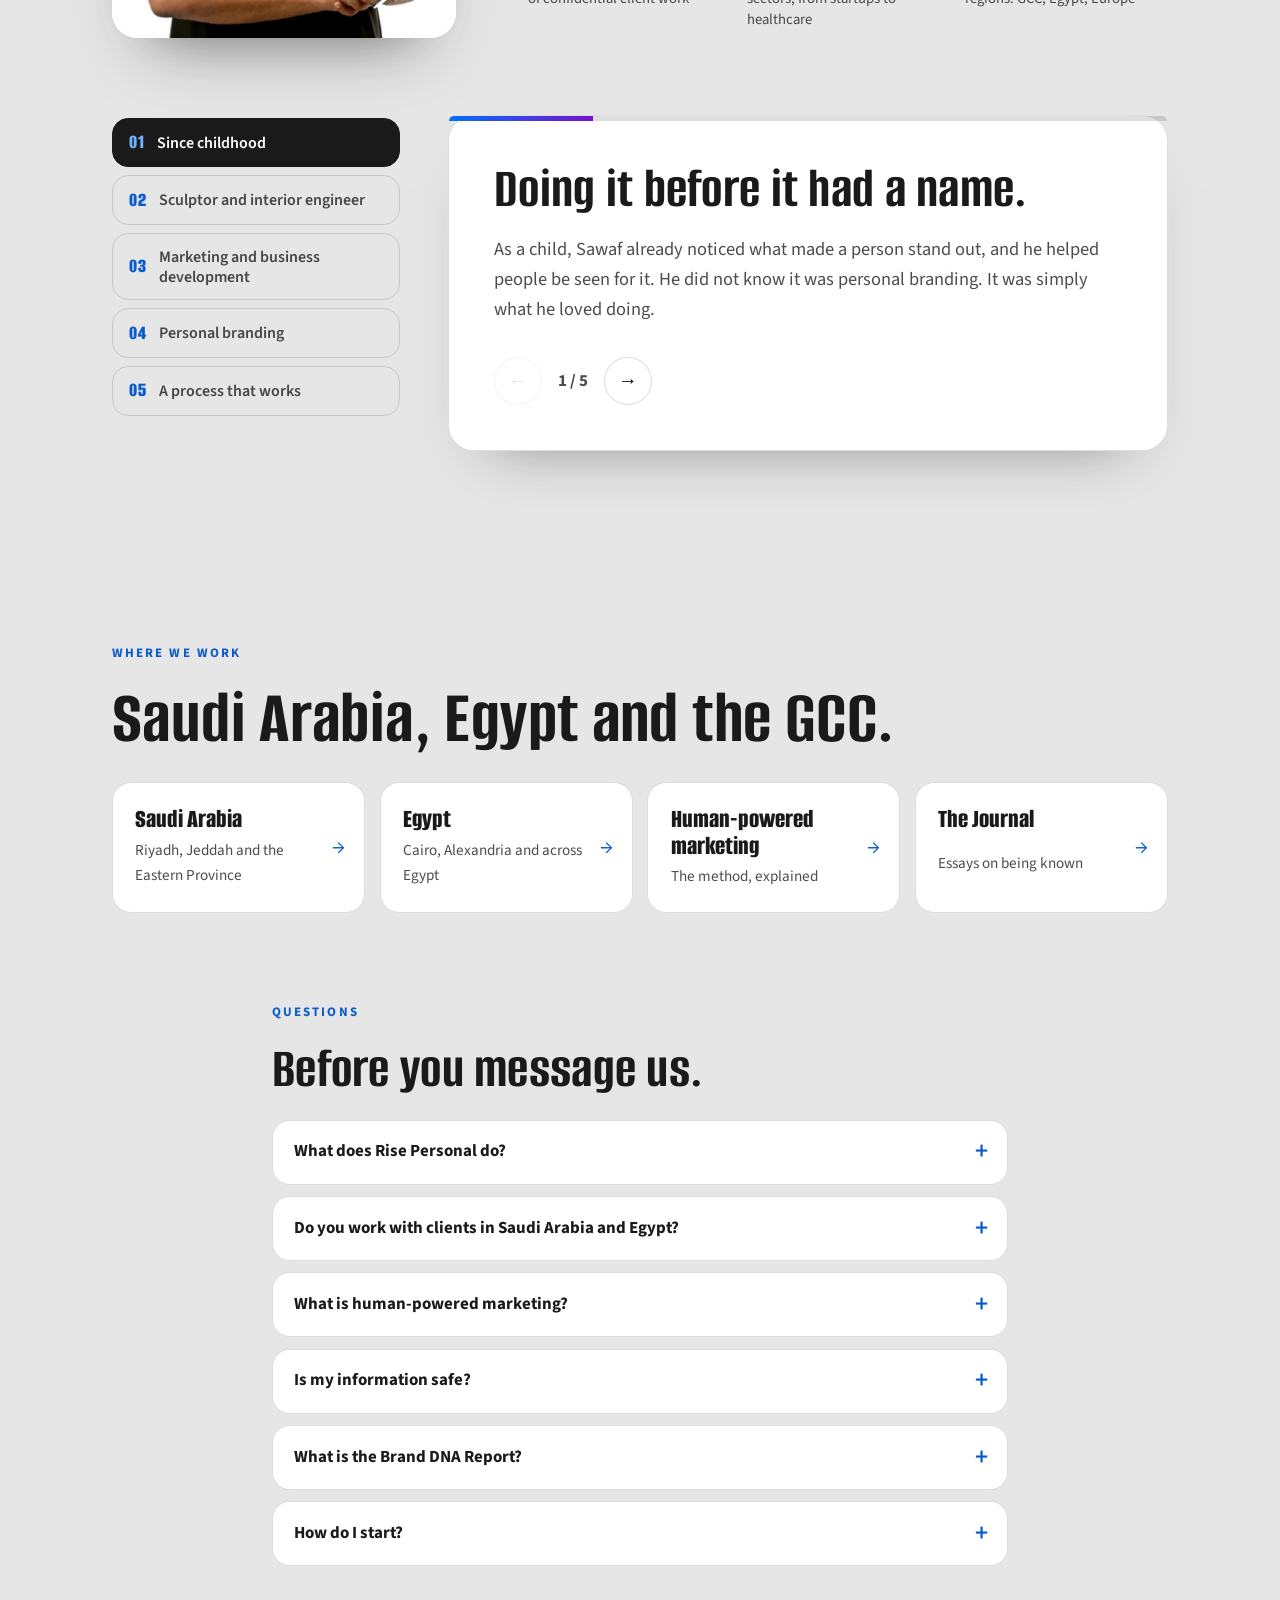
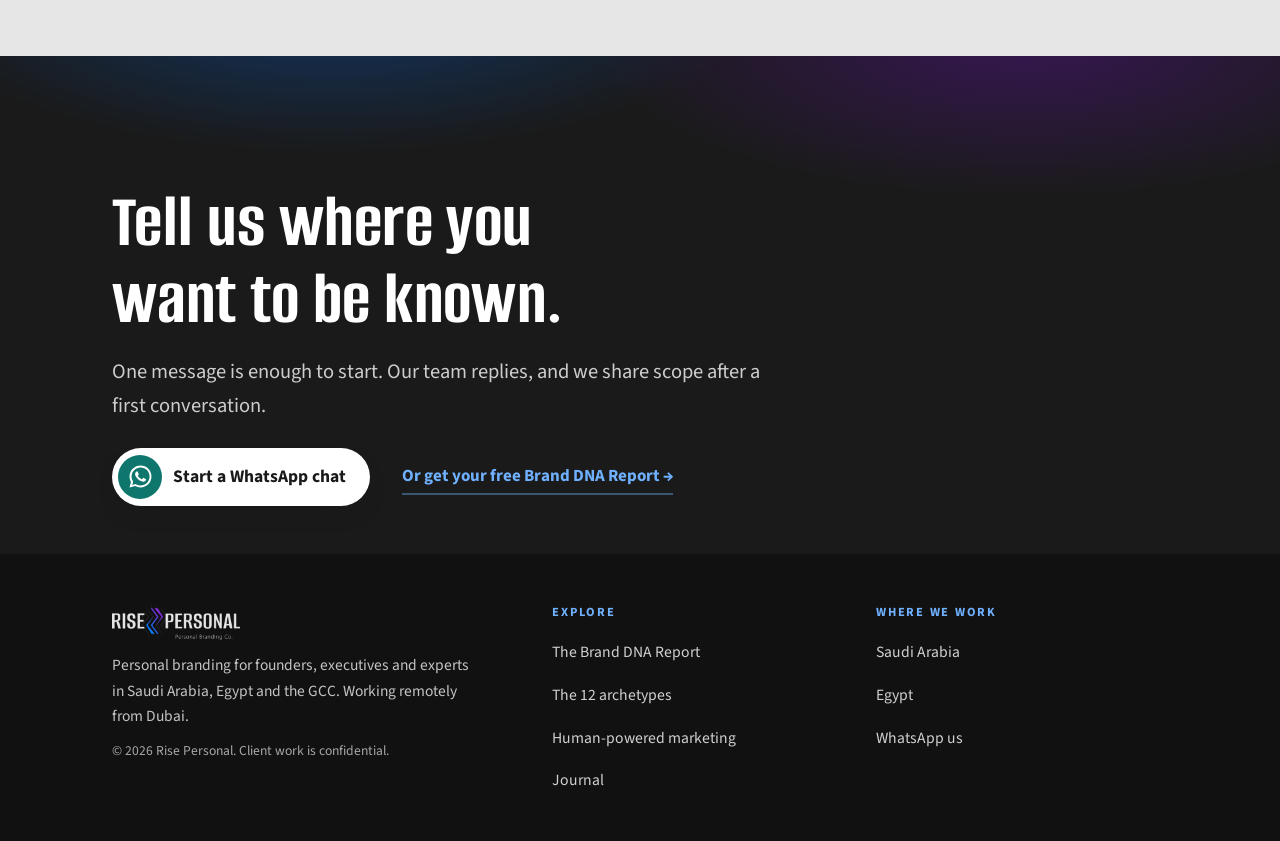
==== commit 3bf66cd4: "deploy: index.html" ====
--- a/index.html
+++ b/index.html
@@ -28,7 +28,7 @@
 <link rel="preconnect" href="https://fonts.googleapis.com">
 <link rel="preconnect" href="https://fonts.gstatic.com" crossorigin>
 <link href="https://fonts.googleapis.com/css2?family=Alumni+Sans:wght@500;700;800&family=Source+Sans+3:wght@400;500;600;700&display=swap" rel="stylesheet">
-<link rel="stylesheet" href="assets/v3.css?v=11">
+<link rel="stylesheet" href="assets/v3.css?v=15">
 <script type="application/ld+json">
 {
  "@context": "https://schema.org",
@@ -217,11 +217,11 @@
 <div class="progress" aria-hidden="true"></div>
 <header class="top">
   <a class="brand" href="index.html" aria-label="Rise Personal, home"><img src="assets/logo-on-white.png" alt="Rise Personal" width="160" height="48"></a>
-  <nav class="nav-d" aria-label="Primary"><a href="#approach">Approach</a><a href="snapshot.html">Snapshot</a><a href="archetypes.html">Archetypes</a><a href="#work">Work</a><a href="#team">Team</a></nav>
+  <nav class="nav-d" aria-label="Primary"><a href="#approach">Approach</a><a href="brand-dna-report.html">Brand DNA</a><a href="archetypes.html">Archetypes</a><a href="#work">Work</a><a href="#team">Team</a></nav>
   <a class="btn btn-wa btn-head" data-wa href="https://wa.me/971506832835"><span class="tx"><b>Talk to our team</b><small>Replies on WhatsApp</small></span></a>
   <button class="burger" type="button" aria-expanded="false" aria-controls="menu" aria-label="Open menu"><span aria-hidden="true"><i></i><i></i><i></i></span></button>
 </header>
-<div class="menu" id="menu" hidden><nav aria-label="Menu"><a href="#approach">Approach</a><a href="snapshot.html">Snapshot</a><a href="archetypes.html">Archetypes</a><a href="#work">Work</a><a href="#team">Team</a><a href="personal-branding-saudi-arabia.html">Saudi Arabia</a><a href="personal-branding-egypt.html">Egypt</a><a href="human-powered-marketing.html">Human-powered marketing</a><a href="journal.html">Journal</a></nav></div>
+<div class="menu" id="menu" hidden><nav aria-label="Menu"><a href="#approach">Approach</a><a href="brand-dna-report.html">Brand DNA</a><a href="archetypes.html">Archetypes</a><a href="#work">Work</a><a href="#team">Team</a><a href="personal-branding-saudi-arabia.html">Saudi Arabia</a><a href="personal-branding-egypt.html">Egypt</a><a href="human-powered-marketing.html">Human-powered marketing</a><a href="journal.html">Journal</a></nav></div>
 <main id="main">
 
 <!-- 1 · HERO + PICKER -->
@@ -294,7 +294,7 @@
       <div class="q-body" id="rc-body"></div>
       <div class="q-nav"><button type="button" class="btn-link" id="rc-back" hidden>← Back</button></div>
     </div>
-    <p class="after-quiz reveal">Want your brand archetype and your three words? <a href="snapshot.html">Take the full 5-minute Snapshot →</a></p>
+    <p class="after-quiz reveal">Want your brand archetype and your three words? <a href="brand-dna-report.html">Get your free Brand DNA Report →</a></p>
   </div>
 </section>
 
@@ -306,9 +306,9 @@
     <div class="band-grid">
       <article class="tool reveal">
         <span class="tool-n">01</span>
-        <h3>The Snapshot</h3>
+        <h3>The Brand DNA Report</h3>
         <p>Twenty statements and two choices, about four minutes. You get your brand archetype, your three words and a card you can share. Your answers stay in your browser.</p>
-        <a class="btn btn-ink" href="snapshot.html">Start the Snapshot</a>
+        <a class="btn btn-ink" href="brand-dna-report.html">Start your Brand DNA Report</a>
       </article>
       <article class="tool reveal" style="--i:1">
         <span class="tool-n">02</span>
@@ -455,7 +455,7 @@
           <h3>From a talent to a method.</h3>
           <p>He learned from the experts, then tested what he learned with real clients, again and again. What began as passion and talent became a story and a process: frameworks that were tried many times, and they worked.</p>
           <div class="method-mini">
-            <span><b>Snapshot</b> We listen first.</span>
+            <span><b>Discovery</b> We listen first.</span>
             <span><b>Blueprint</b> Your voice and values take shape.</span>
             <span><b>Services</b> Your message, identity and reach.</span>
           </div>
@@ -494,8 +494,8 @@
       <details class="faq-item" name="faq"><summary>Do you work with clients in Saudi Arabia and Egypt?</summary><p>Yes. We work with leaders, founders and teams in Saudi Arabia, Egypt and across the GCC, and with clients in Europe. We work remotely from Dubai and do not operate an office in Saudi Arabia or Egypt.</p></details>
       <details class="faq-item" name="faq"><summary>What is human-powered marketing?</summary><p>It is a marketing approach built on people rather than logos or products, because people trust people. The most reliable brand a company has is the visible reputation of the people who lead it.</p></details>
       <details class="faq-item" name="faq"><summary>Is my information safe?</summary><p>Yes. We sign an NDA before we hear the brief, and we never name a client, quote them or show their work without their written approval.</p></details>
-      <details class="faq-item" name="faq"><summary>What is the Snapshot?</summary><p>The Snapshot is a free assessment of twenty statements and two choices. It names your brand archetype and your three words in about four minutes. Your answers stay in your browser.</p></details>
-      <details class="faq-item" name="faq"><summary>How do I start?</summary><p>Message us on WhatsApp, or take the Snapshot first. We share scope and pricing after a first conversation about your goals.</p></details>
+      <details class="faq-item" name="faq"><summary>What is the Brand DNA Report?</summary><p>The Brand DNA Report is a free assessment of twenty statements and two choices. It names your brand archetype and your three words in about four minutes. Your answers stay in your browser.</p></details>
+      <details class="faq-item" name="faq"><summary>How do I start?</summary><p>Message us on WhatsApp, or get the free Brand DNA Report first. We share scope and pricing after a first conversation about your goals.</p></details>
     </div>
   </div>
 </section>
@@ -507,7 +507,7 @@
     <p class="lede">One message is enough to start. Our team replies, and we share scope after a first conversation.</p>
     <div class="cta-row">
       <a class="btn btn-wa btn-lg magnet" data-wa href="https://wa.me/971506832835">Start a WhatsApp chat</a>
-      <a class="btn-link light" href="snapshot.html">Or take the free 5-minute Snapshot →</a>
+      <a class="btn-link light" href="brand-dna-report.html">Or get your free Brand DNA Report →</a>
     </div>
   </div>
 </section>
@@ -521,7 +521,7 @@
     </div>
     <nav aria-label="Footer">
       <b>Explore</b>
-      <a href="snapshot.html">The Snapshot</a>
+      <a href="brand-dna-report.html">The Brand DNA Report</a>
       <a href="archetypes.html">The 12 archetypes</a>
       <a href="human-powered-marketing.html">Human-powered marketing</a>
       <a href="journal.html">Journal</a>
--- a/assets/v3.css
+++ b/assets/v3.css
@@ -456,3 +456,58 @@
 .group-l b{font-size:1.25rem}
 .group-l{grid-auto-rows:1fr}
 .group-l a{block-size:100%}
+
+/* brand dna report */
+.name-row{display:grid;gap:.4rem;max-inline-size:26rem;margin-block-end:1.4rem}
+.name-row label{font-weight:600}
+.name-row small{font-weight:400;color:var(--muted)}
+.name-row input{font:inherit;padding:.85rem 1rem;border:1.5px solid var(--line);border-radius:.9rem;background:#fff;color:var(--ink);min-block-size:3rem}
+.name-row input:focus-visible{outline:3px solid var(--blue-ink,#0A5BCB);outline-offset:2px;border-color:transparent}
+.reveal-load{text-align:center;padding-block:clamp(3rem,10vw,6rem)}
+.reveal-load h2{font-size:clamp(2.2rem,6vw,3.6rem);margin-block:.4rem 1.6rem}
+.rl-steps{list-style:none;margin:0 auto 1.6rem;padding:0;display:grid;gap:.7rem;max-inline-size:26rem;text-align:start}
+.rl-steps li{display:flex;align-items:center;gap:.8rem;opacity:.35;transition:opacity .35s,transform .35s var(--ease);transform:translateX(-6px);font-size:1.1rem}
+.rl-steps li.on,.rl-steps li.done{opacity:1;transform:none}
+.rl-steps li i{inline-size:1.2rem;block-size:1.2rem;border-radius:50%;border:2px solid var(--line);flex:none;transition:all .3s}
+.rl-steps li.on i{border-color:var(--blue,#0170FD);border-top-color:transparent;animation:rlspin .7s linear infinite}
+.rl-steps li.done i{background:var(--grad);border-color:transparent;animation:none}
+@keyframes rlspin{to{transform:rotate(360deg)}}
+.rl-bar{max-inline-size:26rem;margin-inline:auto;block-size:.5rem;border-radius:.5rem;background:var(--line);overflow:hidden}
+.rl-bar i{display:block;block-size:100%;inline-size:0;background:var(--grad);transition:inline-size .7s var(--ease)}
+.res-top{display:flex;flex-wrap:wrap;align-items:center;gap:.8rem}
+.badge{background:var(--grad);color:#fff;font-weight:700;font-size:.82rem;letter-spacing:.06em;text-transform:uppercase;padding:.4rem .8rem;border-radius:2rem}
+.rv-step{animation:rvup .7s var(--ease) both;animation-delay:calc(var(--s,0)*.14s)}
+@keyframes rvup{from{opacity:0;transform:translateY(18px)}to{opacity:1;transform:none}}
+.dl-card{margin-block-start:1rem;background:#fff;border:1.5px solid var(--line);border-radius:1.6rem;padding:clamp(1.3rem,3.5vw,2rem);display:grid;gap:1rem;box-shadow:0 24px 44px -34px rgba(1,112,253,.55)}
+.dl-card h3{font-size:2.2rem}.dl-card p{color:var(--muted);margin:0;max-inline-size:52ch}.dl-card>div:first-child{display:grid;gap:.4rem}
+.dl-act{display:flex;flex-wrap:wrap;gap:.6rem}
+.dl-st{min-block-size:1.4rem;font-weight:600;color:var(--blue-ink,#0A5BCB)!important}
+.note-card{margin-block-start:1rem;background:linear-gradient(160deg,#fff,#F1F5FF);border:1.5px solid var(--line);border-radius:1.8rem;padding:clamp(1.4rem,4vw,2.6rem)}
+.note-head{display:flex;align-items:center;gap:1rem;margin-block-end:1rem}
+.note-head img{inline-size:4.5rem;block-size:5.6rem;object-fit:cover;object-position:top;border-radius:1rem}
+.note-head h3{font-size:2.2rem}
+.note-greet{font-weight:700;font-size:1.2rem}
+.note-card p{font-size:1.1rem;line-height:1.7;max-inline-size:62ch}
+.note-sign{display:grid;margin-block-start:1.2rem}
+.note-sign b{font:800 2.4rem/1 var(--display);background:var(--grad);-webkit-background-clip:text;background-clip:text;color:transparent}
+.note-sign span{color:var(--muted);font-size:.95rem}
+.plays{display:grid;gap:1rem;margin-block-start:1rem}
+@media(min-width:48rem){.plays{grid-template-columns:repeat(3,1fr)}}
+.play{background:#fff;border:1px solid var(--line);border-radius:1.4rem;padding:1.3rem}
+.play h4{font-size:.8rem;letter-spacing:.14em;text-transform:uppercase;color:var(--blue-ink,#0A5BCB);margin-block-end:.5rem}
+.play p{margin:0;line-height:1.55}
+.plan-card{margin-block-start:1rem;background:#fff;border:1px solid var(--line);border-radius:1.6rem;padding:clamp(1.3rem,3.5vw,2rem)}
+.plan-card h3{font-size:2rem;margin-block-end:.8rem}
+.plan{list-style:none;margin:0;padding:0;display:grid;gap:.6rem}
+.plan li{display:grid;grid-template-columns:4.2rem 1fr;gap:.8rem;padding:.8rem 0;border-block-start:1px solid var(--line)}
+.plan li:first-child{border-block-start:0}
+.plan b{font:800 1.6rem/1 var(--display);color:var(--blue-ink,#0A5BCB)}
+.res-cta-card{margin-block-start:1rem;background:var(--ink);color:#fff;border-radius:1.8rem;padding:clamp(1.4rem,4vw,2.4rem)}
+.res-cta-card h3{font-size:2.4rem}
+.res-cta-card p{color:rgba(230,230,230,.9)}
+.res-cta-card .res-foot{font-size:.9rem;color:rgba(230,230,230,.75)}
+.res-cta-card a:not(.btn){color:var(--blue-lt,#6FB0FF)}
+.spark{position:absolute;inline-size:.6rem;block-size:.6rem;border-radius:50%;pointer-events:none;z-index:60;animation:spark 1.2s cubic-bezier(.2,.8,.3,1) forwards}
+@keyframes spark{from{opacity:1;transform:translate(0,0) scale(1)}to{opacity:0;transform:translate(var(--dx),var(--dy)) scale(.2)}}
+@media(prefers-reduced-motion:reduce){.rv-step{animation:none}.spark{display:none}}
+.note-card p{margin-block:0 1rem}
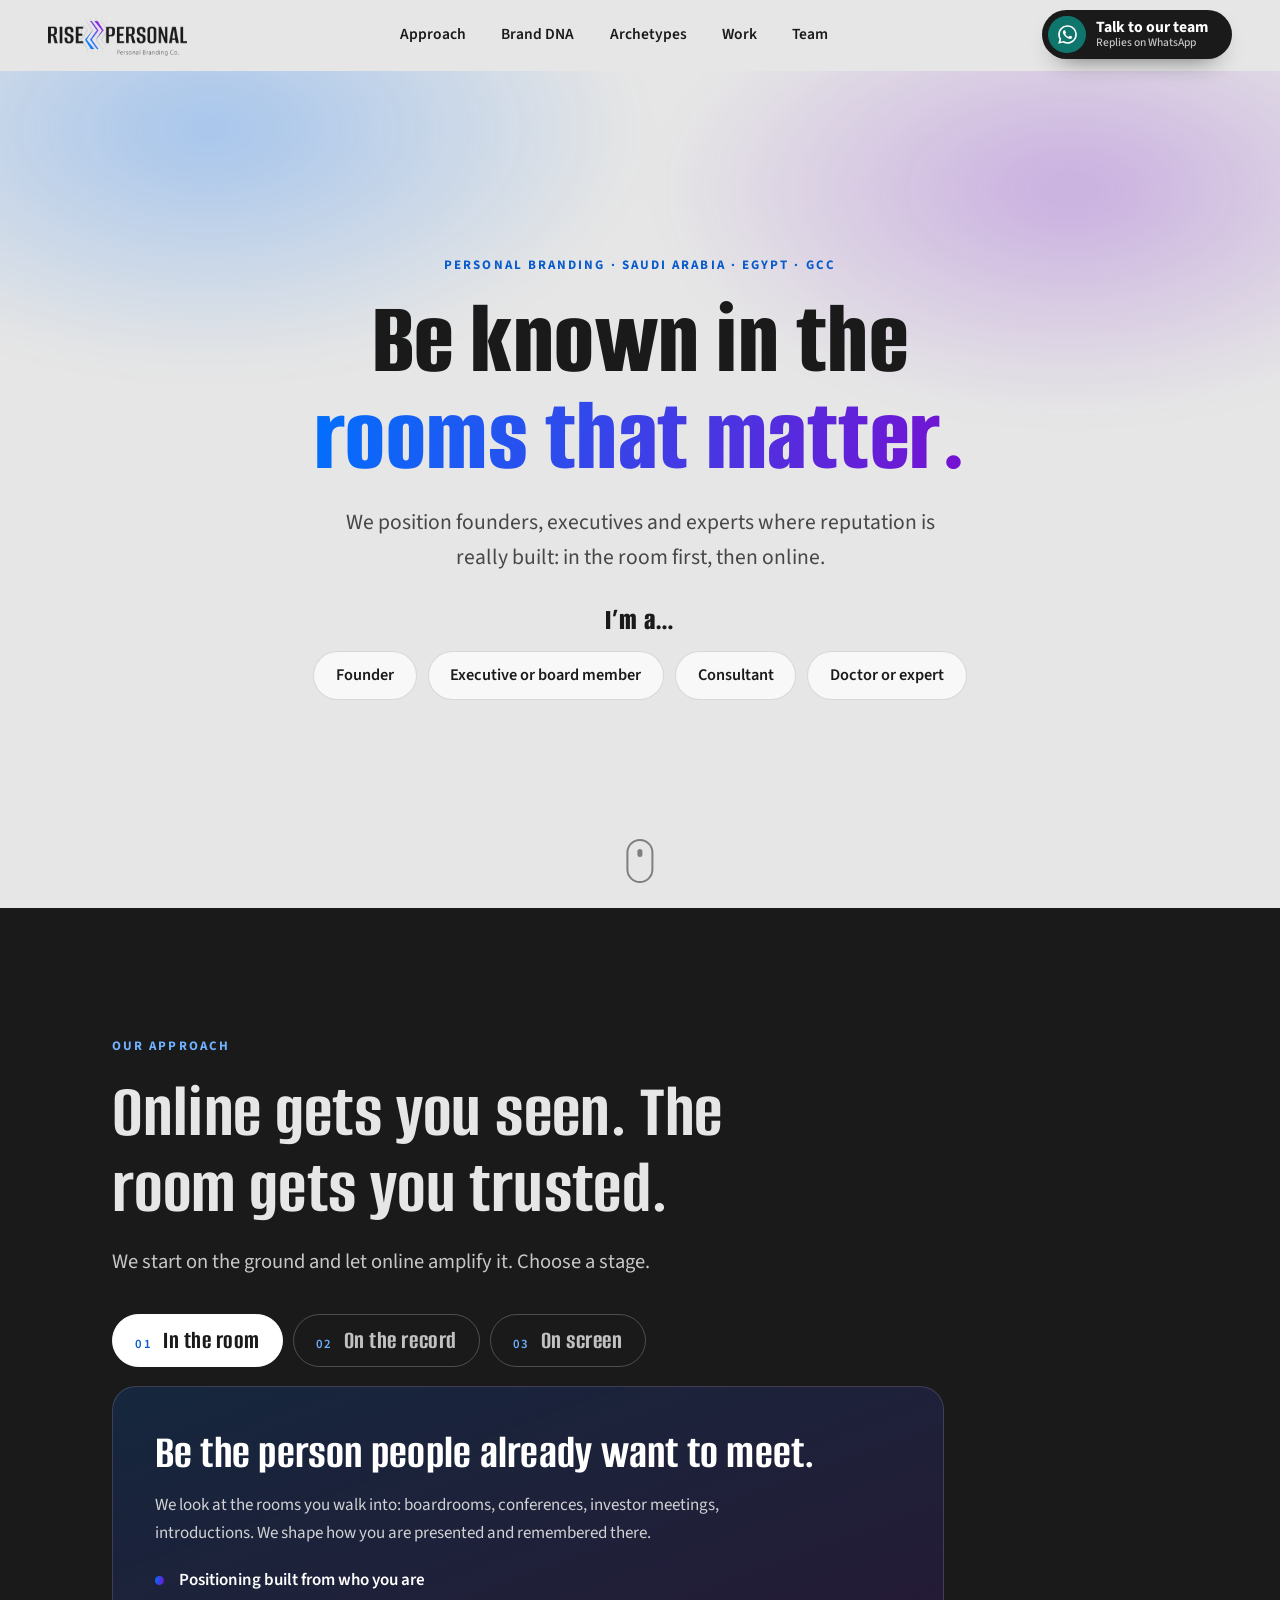
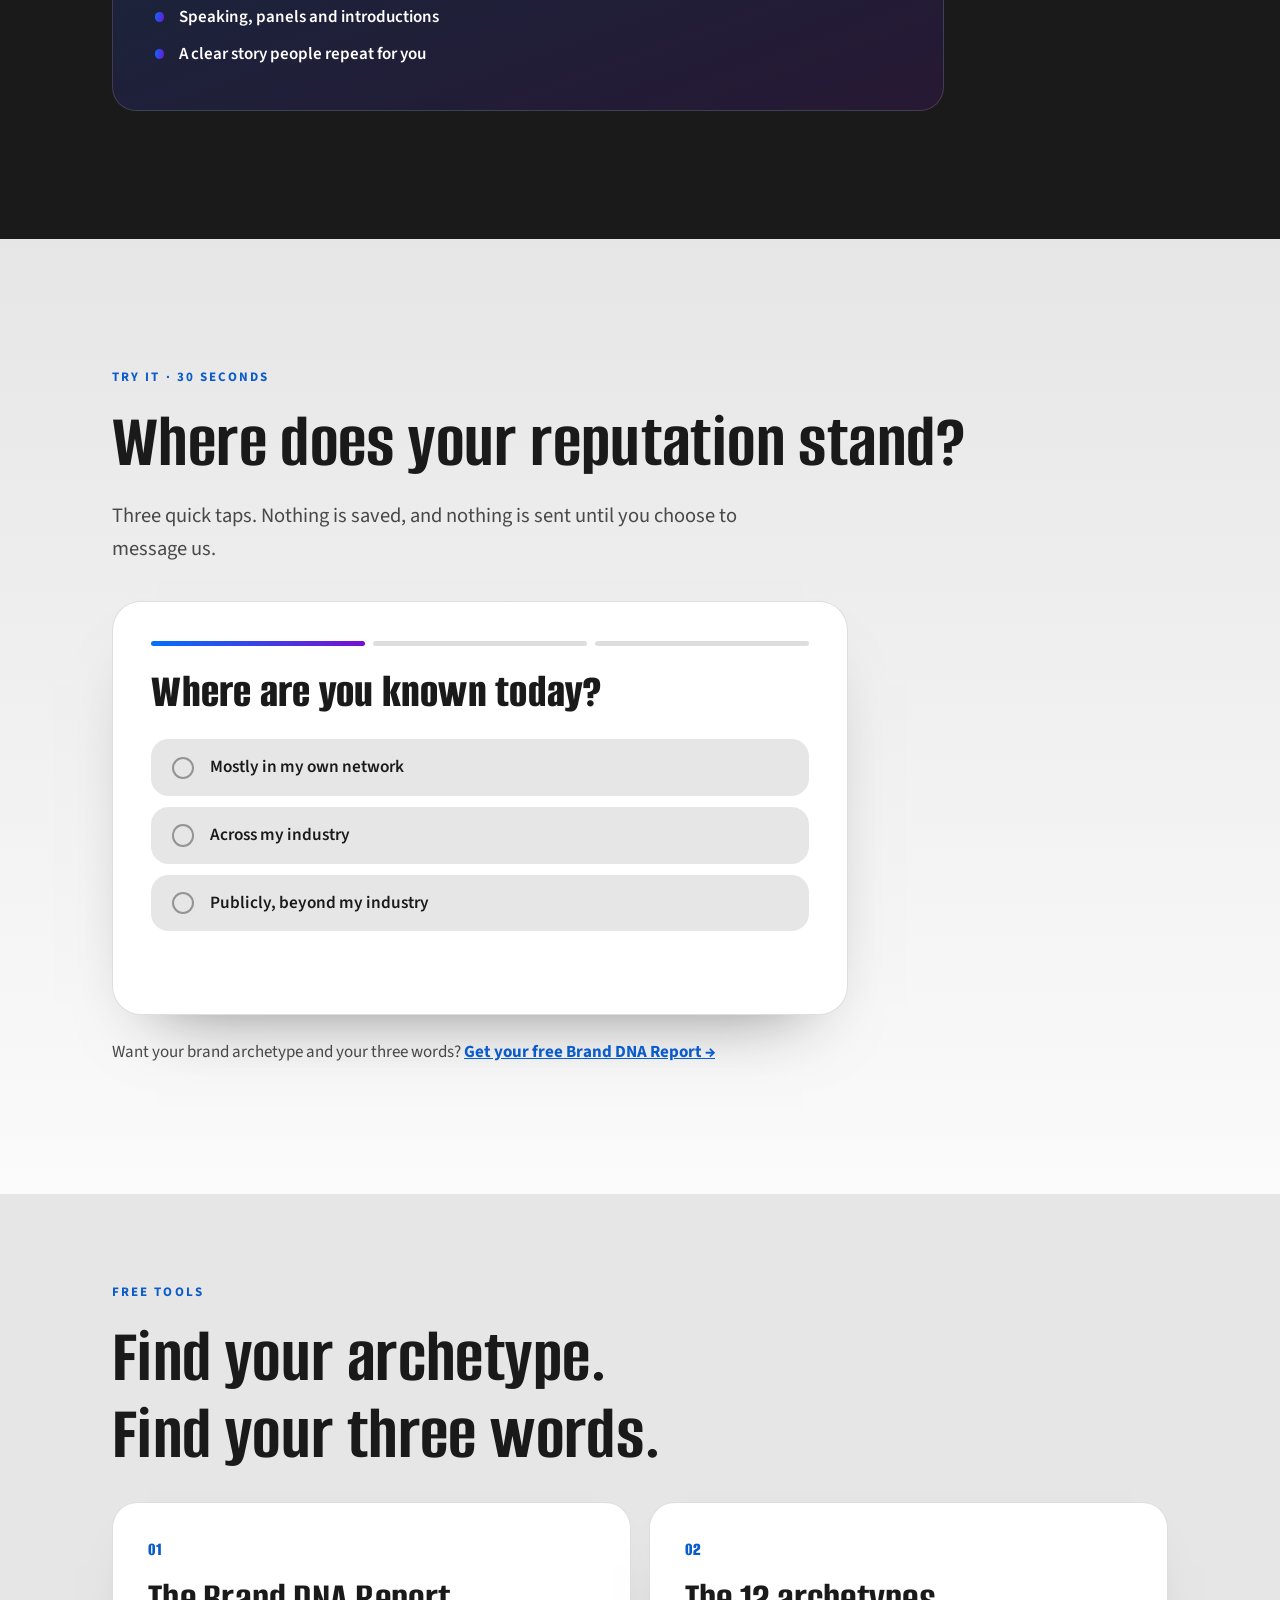
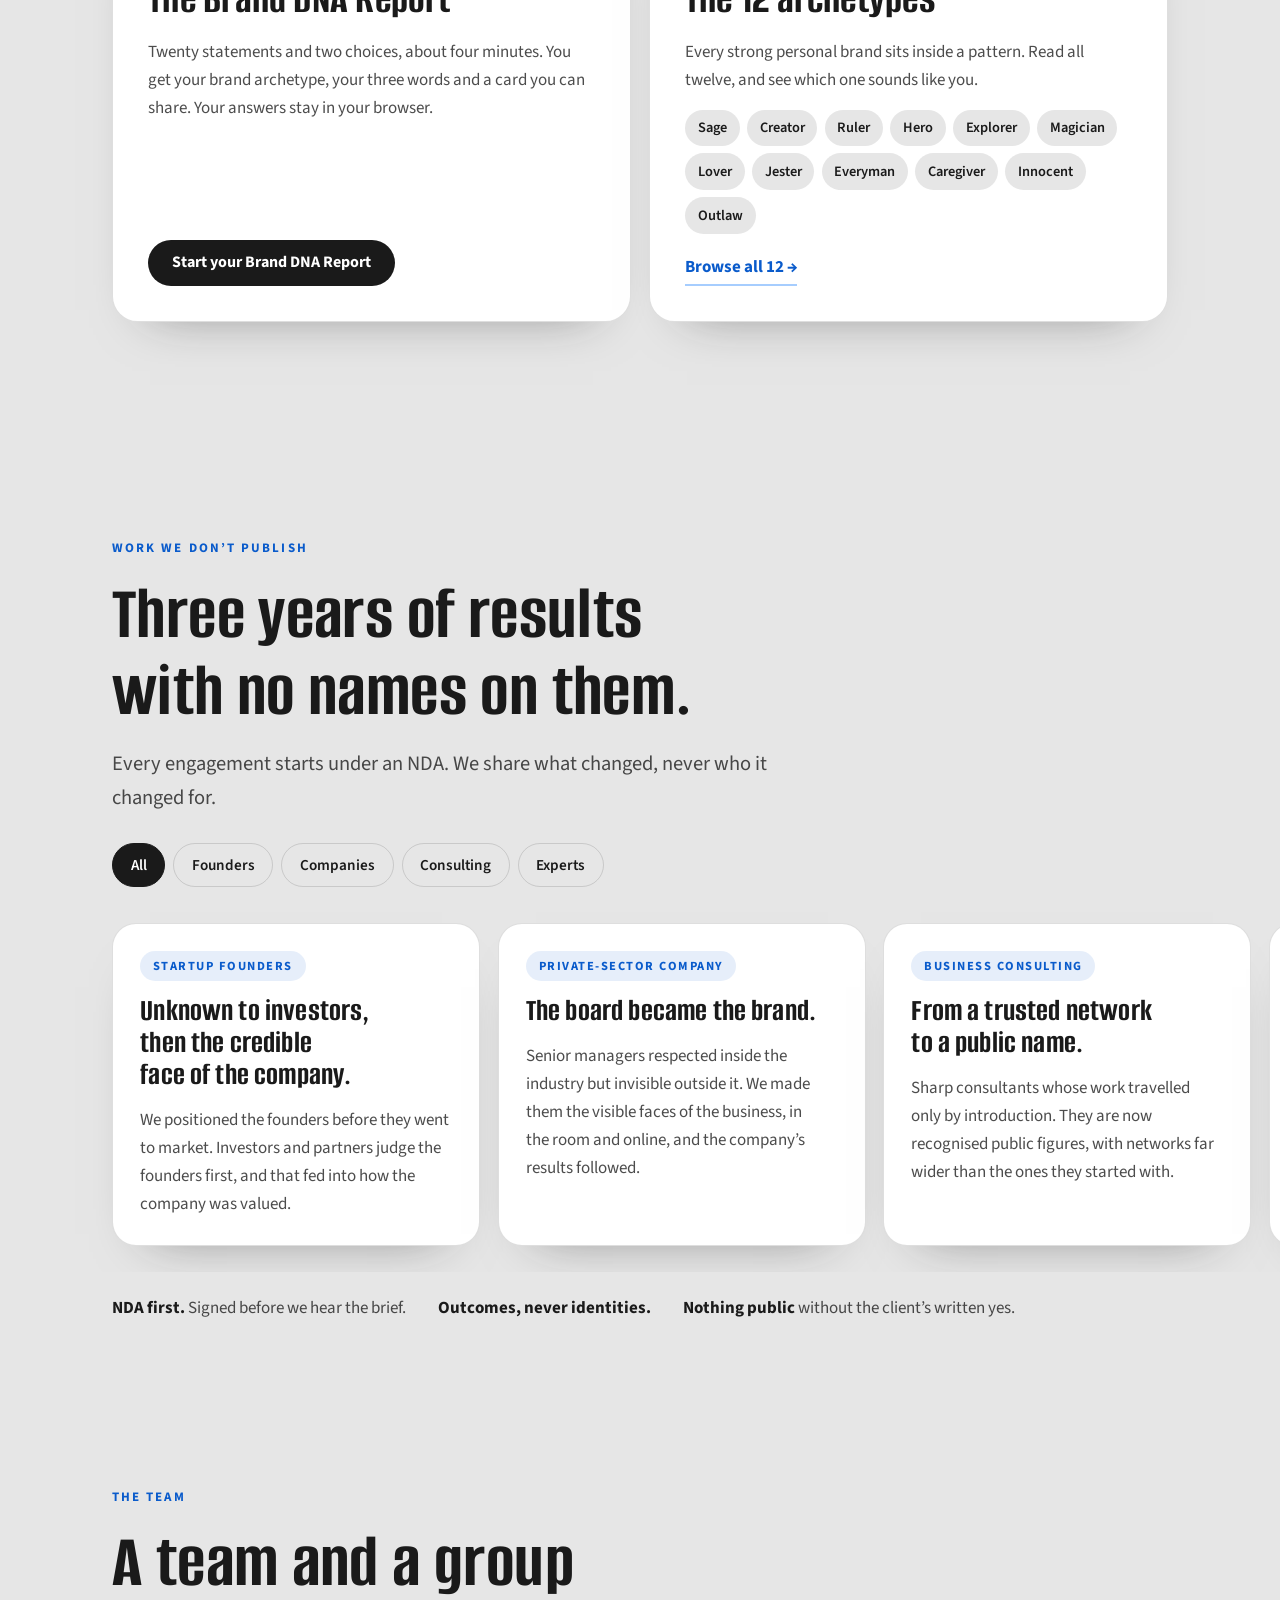
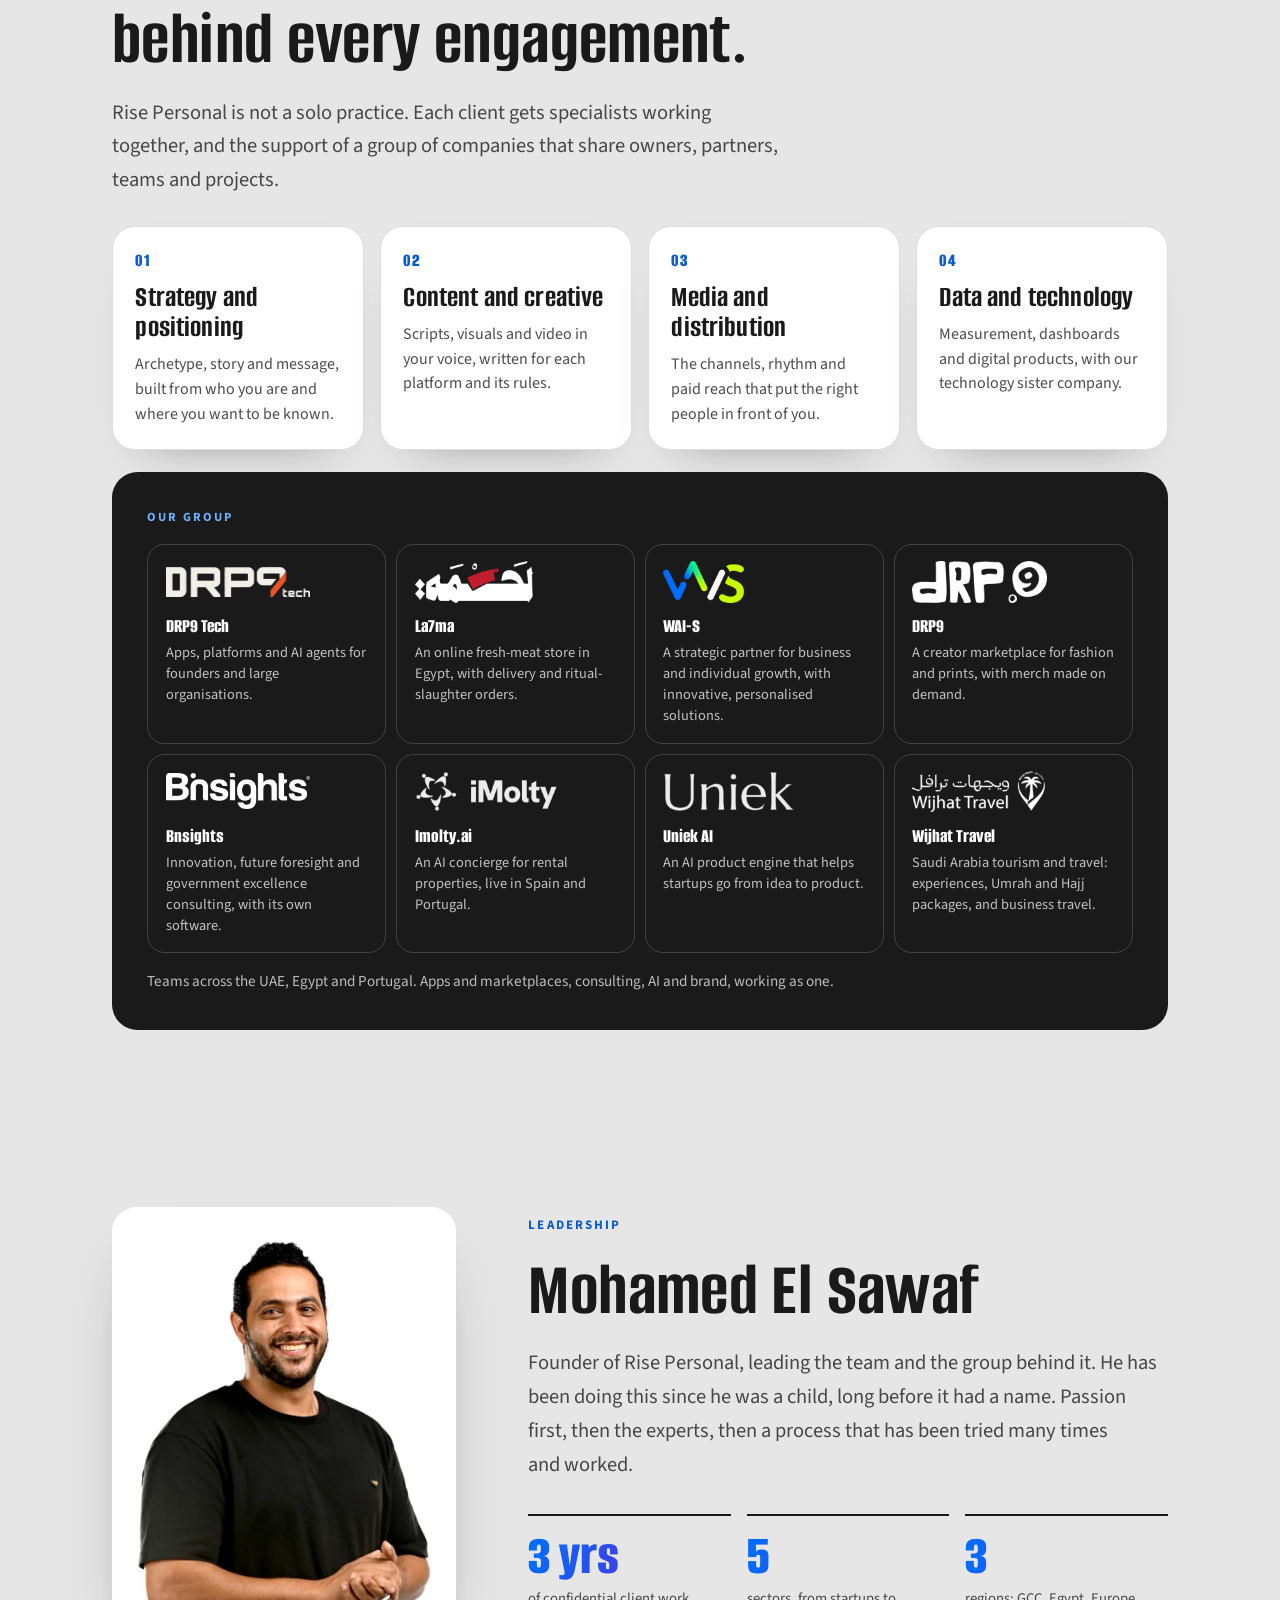
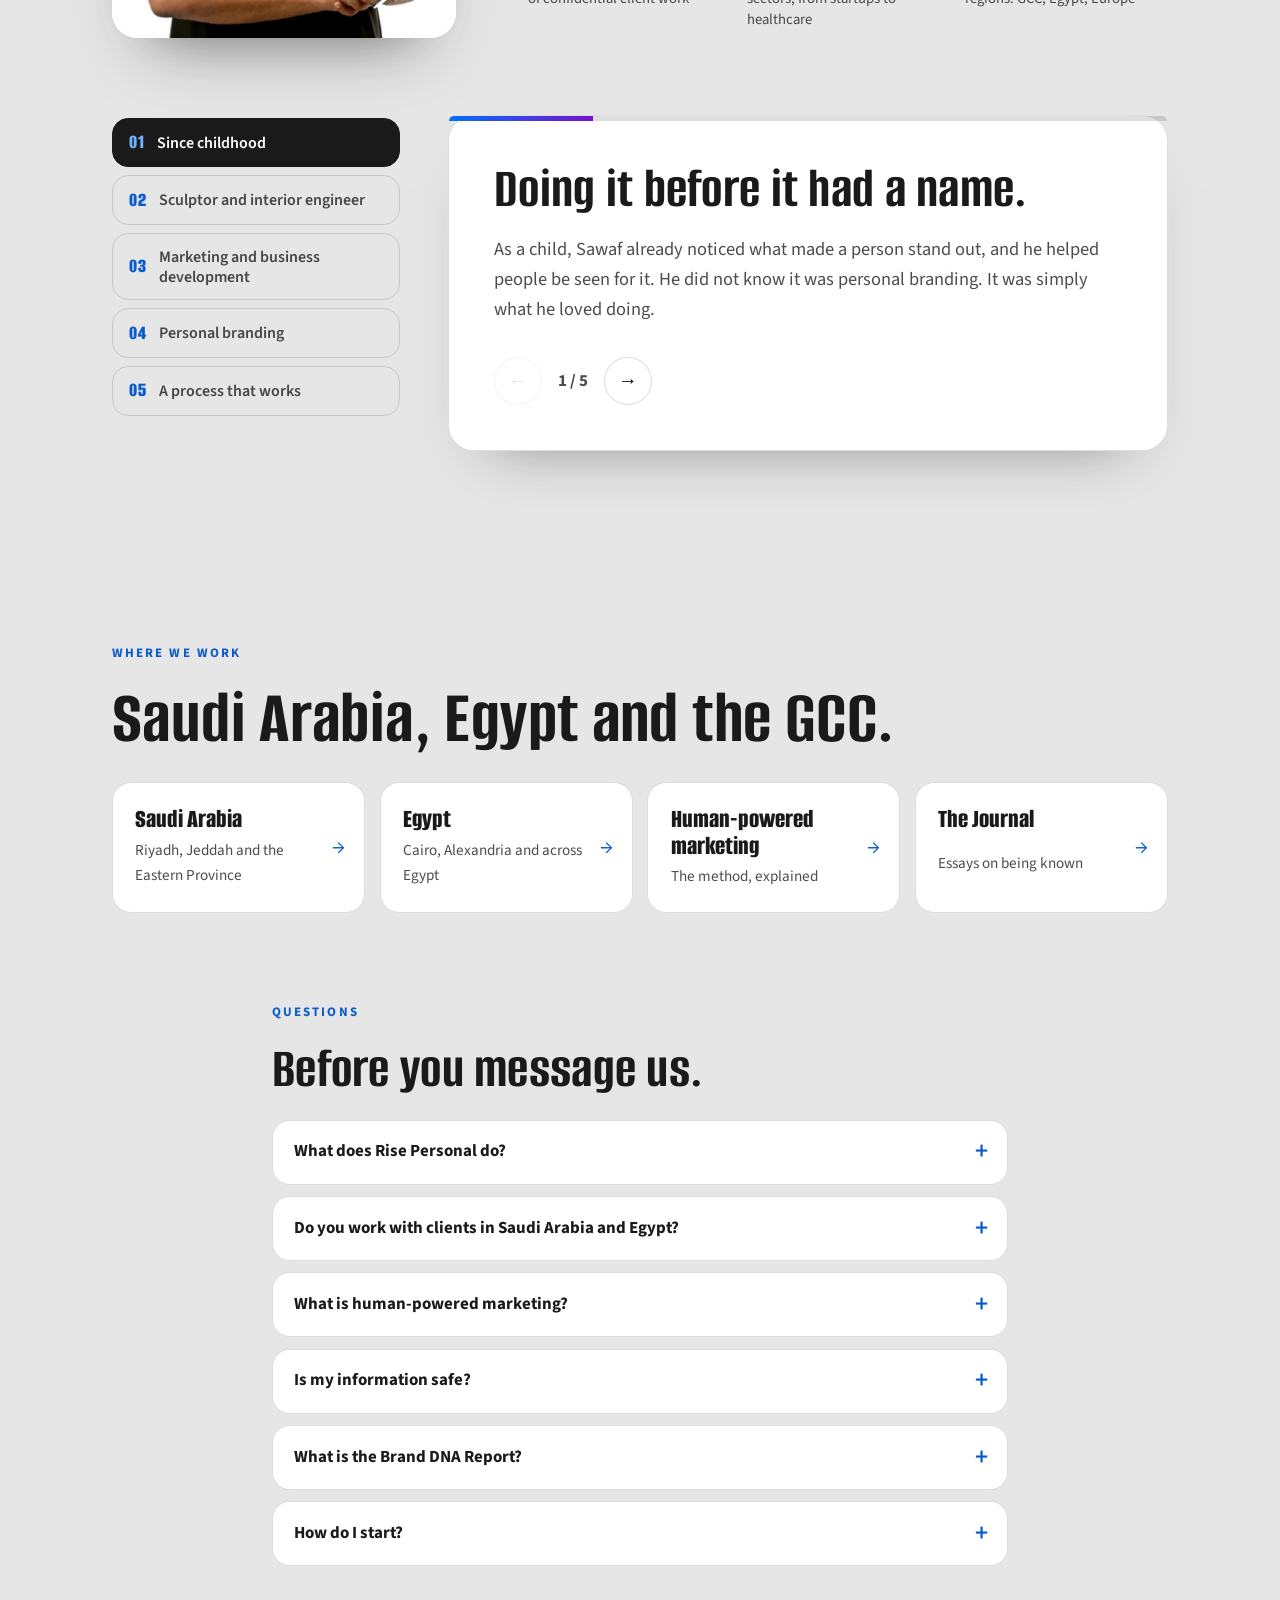
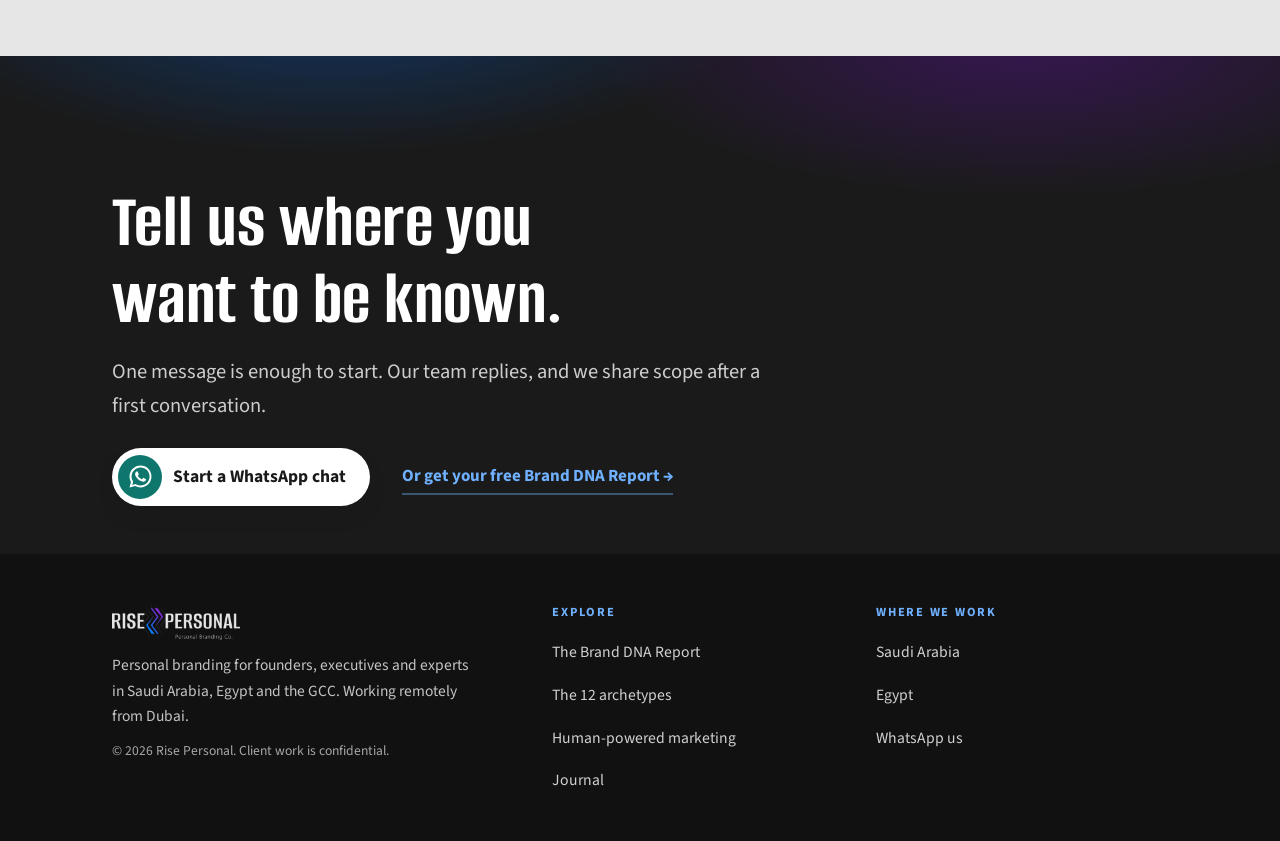
==== commit 4f06c376: "deploy: index.html" ====
--- a/index.html
+++ b/index.html
@@ -3,6 +3,7 @@
 <head>
 <meta charset="utf-8">
 <meta name="viewport" content="width=device-width,initial-scale=1,viewport-fit=cover">
+<noscript><style>.reveal{opacity:1!important;transform:none!important}</style></noscript>
 <title>Personal Branding: Saudi Arabia, Egypt &amp; GCC | Rise Personal</title>
 <meta name="description" content="Rise Personal positions founders, executives and experts where reputation is built: in the room first, then online. Saudi Arabia, Egypt and the GCC.">
 <meta name="theme-color" content="#1A1A1A">
@@ -28,7 +29,7 @@
 <link rel="preconnect" href="https://fonts.googleapis.com">
 <link rel="preconnect" href="https://fonts.gstatic.com" crossorigin>
 <link href="https://fonts.googleapis.com/css2?family=Alumni+Sans:wght@500;700;800&family=Source+Sans+3:wght@400;500;600;700&display=swap" rel="stylesheet">
-<link rel="stylesheet" href="assets/v3.css?v=15">
+<link rel="stylesheet" href="assets/v3.css?v=20">
 <script type="application/ld+json">
 {
  "@context": "https://schema.org",
@@ -192,10 +193,10 @@
     },
     {
      "@type": "Question",
-     "name": "What is the Snapshot?",
+     "name": "What is the Brand DNA Report?",
      "acceptedAnswer": {
       "@type": "Answer",
-      "text": "The Snapshot is a free assessment of twenty statements and two choices. It names your brand archetype and your three words in about four minutes. Your answers stay in your browser."
+      "text": "The Brand DNA Report is a free assessment of twenty statements and two choices. It names your brand archetype and your three words in about four minutes. Your answers stay in your browser."
      }
     },
     {
@@ -203,7 +204,7 @@
      "name": "How do I start?",
      "acceptedAnswer": {
       "@type": "Answer",
-      "text": "Message us on WhatsApp, or take the Snapshot first. We share scope and pricing after a first conversation about your goals."
+      "text": "Message us on WhatsApp, or take the Brand DNA Report first. We share scope and pricing after a first conversation about your goals."
      }
     }
    ]
@@ -392,16 +393,16 @@
     <div class="group reveal">
       <p class="group-h">Our group</p>
       <ul class="group-l">
-        <li><a href="https://drp9-tech.com" target="_blank" rel="noopener"><span class="g-logo"><img src="assets/g/drp9tech.webp" alt="" loading="lazy" decoding="async"></span><b>DRP9 Tech</b><span class="g-d">Apps, platforms and AI agents for founders and large organisations.</span></a></li>
-        <li><a href="https://la7ma.com" target="_blank" rel="noopener"><span class="g-logo"><img src="assets/g/la7ma.webp" alt="" loading="lazy" decoding="async"></span><b>La7ma</b><span class="g-d">An online fresh-meat store in Egypt, with delivery and ritual-slaughter orders.</span></a></li>
-        <li><a href="https://wai-s.com" target="_blank" rel="noopener"><span class="g-logo"><img src="assets/g/wais.webp" alt="" loading="lazy" decoding="async"></span><b>WAI-S</b><span class="g-d">A strategic partner for business and individual growth, with innovative, personalised solutions.</span></a></li>
-        <li><a href="https://drp9.com" target="_blank" rel="noopener"><span class="g-logo"><img src="assets/g/drp9.webp" alt="" loading="lazy" decoding="async"></span><b>DRP9</b><span class="g-d">A creator marketplace for fashion and prints, with merch made on demand.</span></a></li>
-        <li><a href="https://bnsights.com" target="_blank" rel="noopener"><span class="g-logo"><img src="assets/g/bnsights.webp" alt="" loading="lazy" decoding="async"></span><b>Bnsights</b><span class="g-d">Innovation, future foresight and government excellence consulting, with its own software.</span></a></li>
-        <li><a href="https://imolty.ai" target="_blank" rel="noopener"><span class="g-logo"><img src="assets/g/imolty.webp" alt="" loading="lazy" decoding="async"></span><b>Imolty.ai</b><span class="g-d">An AI concierge for rental properties, live in Spain and Portugal.</span></a></li>
-        <li><a href="https://uniek.ai" target="_blank" rel="noopener"><span class="g-logo"><img src="assets/g/uniek.webp" alt="" loading="lazy" decoding="async"></span><b>Uniek AI</b><span class="g-d">An AI product engine that helps startups go from idea to product.</span></a></li>
-        <li><a href="https://www.wijhattravel.com" target="_blank" rel="noopener"><span class="g-logo"><img src="assets/g/wijhat.webp" alt="" loading="lazy" decoding="async"></span><b>Wijhat Travel</b><span class="g-d">Saudi Arabia tourism and travel: experiences, Umrah and Hajj packages, and business travel.</span></a></li>
+        <li><a href="https://drp9-tech.com" target="_blank" rel="noopener"><span class="g-logo"><img src="assets/g/drp9tech.webp" alt="" width="582" height="120" loading="lazy" decoding="async"></span><b>DRP9 Tech</b><span class="g-d">Apps, platforms and AI agents for founders and large organisations.</span></a></li>
+        <li><a href="https://la7ma.com" target="_blank" rel="noopener"><span class="g-logo"><img src="assets/g/la7ma.webp" alt="" width="341" height="120" loading="lazy" decoding="async"></span><b>La7ma</b><span class="g-d">An online fresh-meat store in Egypt, with delivery and ritual-slaughter orders.</span></a></li>
+        <li><a href="https://wai-s.com" target="_blank" rel="noopener"><span class="g-logo"><img src="assets/g/wais.webp" alt="" width="233" height="120" loading="lazy" decoding="async"></span><b>WAI-S</b><span class="g-d">A strategic partner for business and individual growth, with innovative, personalised solutions.</span></a></li>
+        <li><a href="https://drp9.com" target="_blank" rel="noopener"><span class="g-logo"><img src="assets/g/drp9.webp" alt="" width="388" height="120" loading="lazy" decoding="async"></span><b>DRP9</b><span class="g-d">A creator marketplace for fashion and prints, with merch made on demand.</span></a></li>
+        <li><a href="https://bnsights.com" target="_blank" rel="noopener"><span class="g-logo"><img src="assets/g/bnsights.webp" alt="" width="483" height="120" loading="lazy" decoding="async"></span><b>Bnsights</b><span class="g-d">Innovation, future foresight and government excellence consulting, with its own software.</span></a></li>
+        <li><a href="https://imolty.ai" target="_blank" rel="noopener"><span class="g-logo"><img src="assets/g/imolty.webp" alt="" width="414" height="120" loading="lazy" decoding="async"></span><b>Imolty.ai</b><span class="g-d">An AI concierge for rental properties, live in Spain and Portugal.</span></a></li>
+        <li><a href="https://uniek.ai" target="_blank" rel="noopener"><span class="g-logo"><img src="assets/g/uniek.webp" alt="" width="381" height="120" loading="lazy" decoding="async"></span><b>Uniek AI</b><span class="g-d">An AI product engine that helps startups go from idea to product.</span></a></li>
+        <li><a href="https://www.wijhattravel.com" target="_blank" rel="noopener"><span class="g-logo"><img src="assets/g/wijhat.webp" alt="" width="384" height="120" loading="lazy" decoding="async"></span><b>Wijhat Travel</b><span class="g-d">Saudi Arabia tourism and travel: experiences, Umrah and Hajj packages, and business travel.</span></a></li>
       </ul>
-      <p class="group-n">Working from Dubai, Cairo and Lisbon. Apps and marketplaces, consulting, AI and brand, working as one.</p>
+      <p class="group-n">Teams across the UAE, Egypt and Portugal. Apps and marketplaces, consulting, AI and brand, working as one.</p>
     </div>
   </div>
 </section>
@@ -425,11 +426,11 @@
 
     <div class="journey reveal" aria-label="Sawaf's journey">
       <ol class="steps" role="tablist" aria-label="Chapters of the journey">
-        <li><button role="tab" id="c1" aria-selected="true" aria-controls="cp1"><b>01</b><span>Since childhood</span></button></li>
-        <li><button role="tab" id="c2" aria-selected="false" aria-controls="cp2" tabindex="-1"><b>02</b><span>Sculptor and interior engineer</span></button></li>
-        <li><button role="tab" id="c3" aria-selected="false" aria-controls="cp3" tabindex="-1"><b>03</b><span>Marketing and business development</span></button></li>
-        <li><button role="tab" id="c4" aria-selected="false" aria-controls="cp4" tabindex="-1"><b>04</b><span>Personal branding</span></button></li>
-        <li><button role="tab" id="c5" aria-selected="false" aria-controls="cp5" tabindex="-1"><b>05</b><span>A process that works</span></button></li>
+        <li role="presentation"><button role="tab" id="c1" aria-selected="true" aria-controls="cp1"><b>01</b><span>Since childhood</span></button></li>
+        <li role="presentation"><button role="tab" id="c2" aria-selected="false" aria-controls="cp2" tabindex="-1"><b>02</b><span>Sculptor and interior engineer</span></button></li>
+        <li role="presentation"><button role="tab" id="c3" aria-selected="false" aria-controls="cp3" tabindex="-1"><b>03</b><span>Marketing and business development</span></button></li>
+        <li role="presentation"><button role="tab" id="c4" aria-selected="false" aria-controls="cp4" tabindex="-1"><b>04</b><span>Personal branding</span></button></li>
+        <li role="presentation"><button role="tab" id="c5" aria-selected="false" aria-controls="cp5" tabindex="-1"><b>05</b><span>A process that works</span></button></li>
       </ol>
       <div class="chapters">
         <div class="track" aria-hidden="true"><i id="track-fill"></i></div>
--- a/assets/v3.css
+++ b/assets/v3.css
@@ -511,3 +511,6 @@
 @keyframes spark{from{opacity:1;transform:translate(0,0) scale(1)}to{opacity:0;transform:translate(var(--dx),var(--dy)) scale(.2)}}
 @media(prefers-reduced-motion:reduce){.rv-step{animation:none}.spark{display:none}}
 .note-card p{margin-block:0 1rem}
+@media(max-width:25rem){.top{gap:.4rem;padding-inline:.75rem}.brand img{block-size:1.95rem}.btn-head{padding-inline:.85rem!important;min-inline-size:0}.btn-head b{font-size:.84rem}.burger{inline-size:2.6rem;block-size:2.6rem}}
+@media(max-width:21rem){.brand img{block-size:1.7rem}.btn-head b{font-size:.78rem}.btn-head{padding-inline:.65rem!important}}
+.steps li{list-style:none}
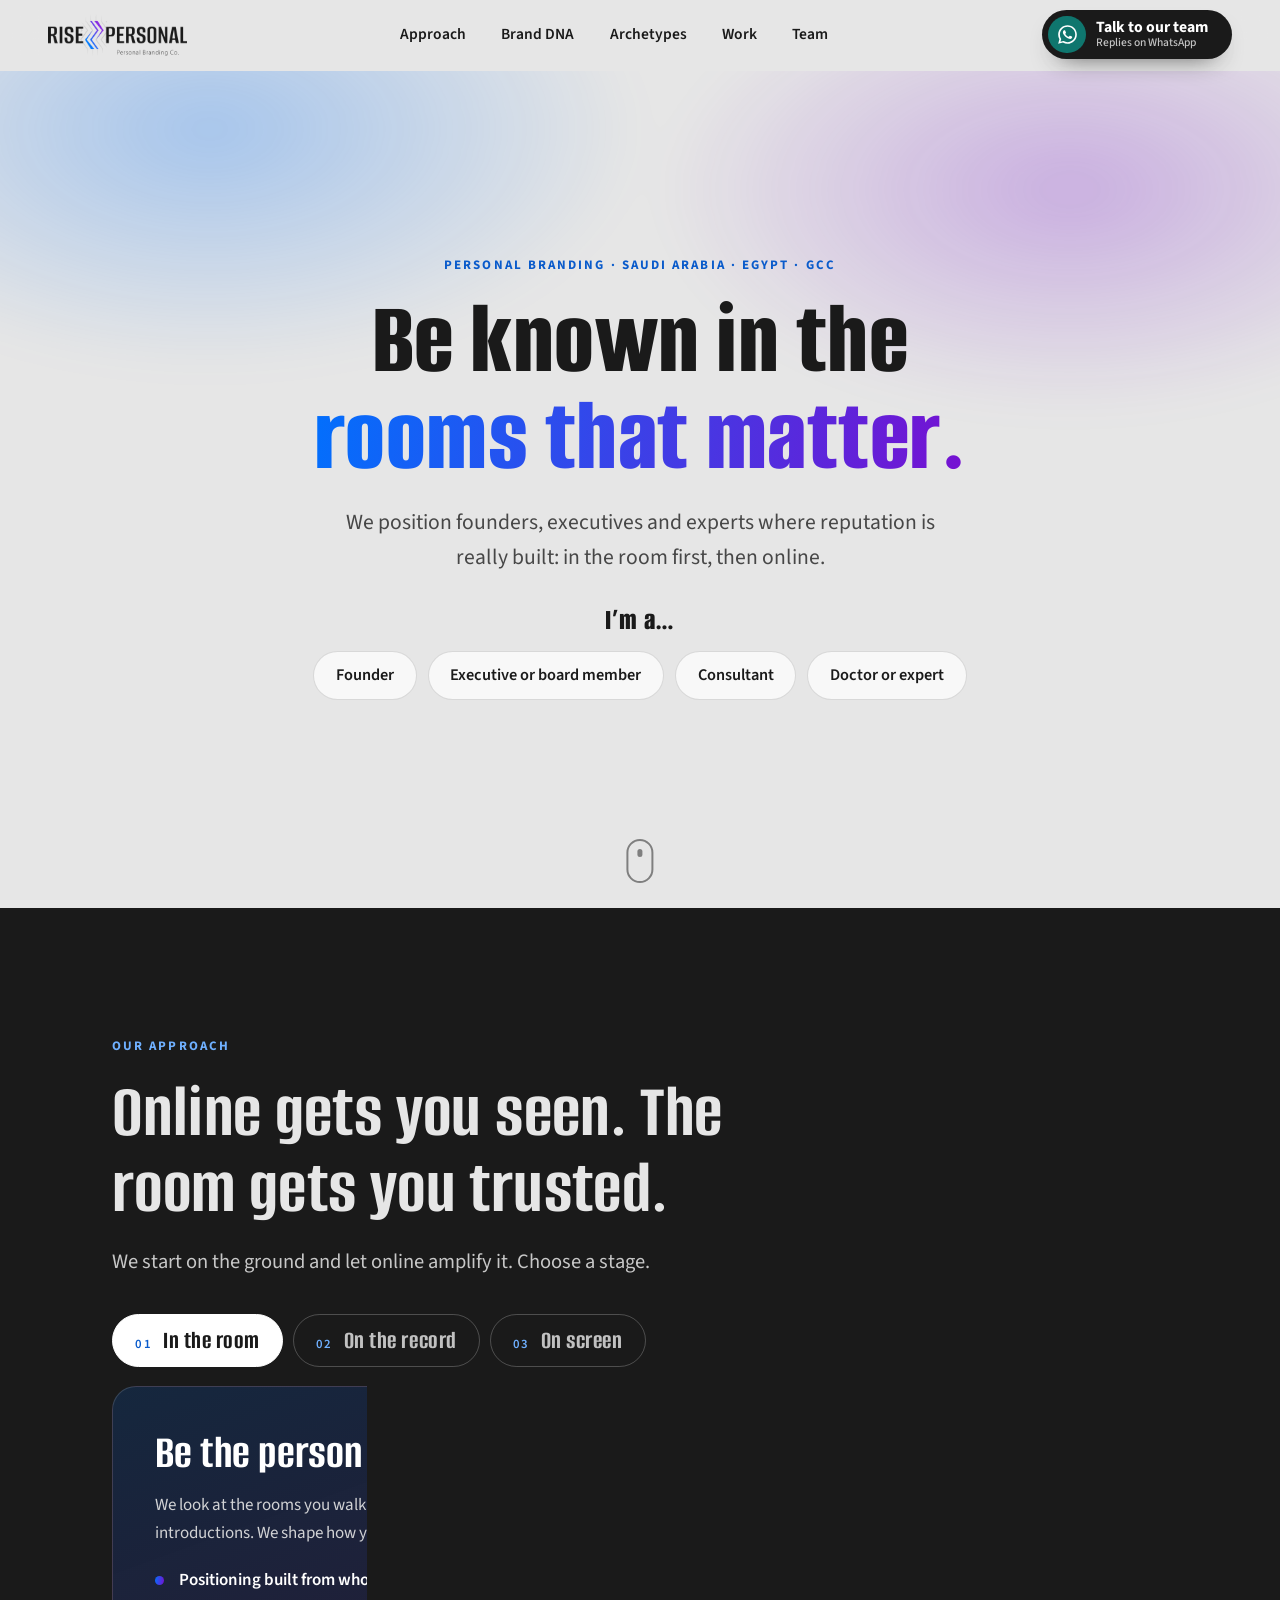
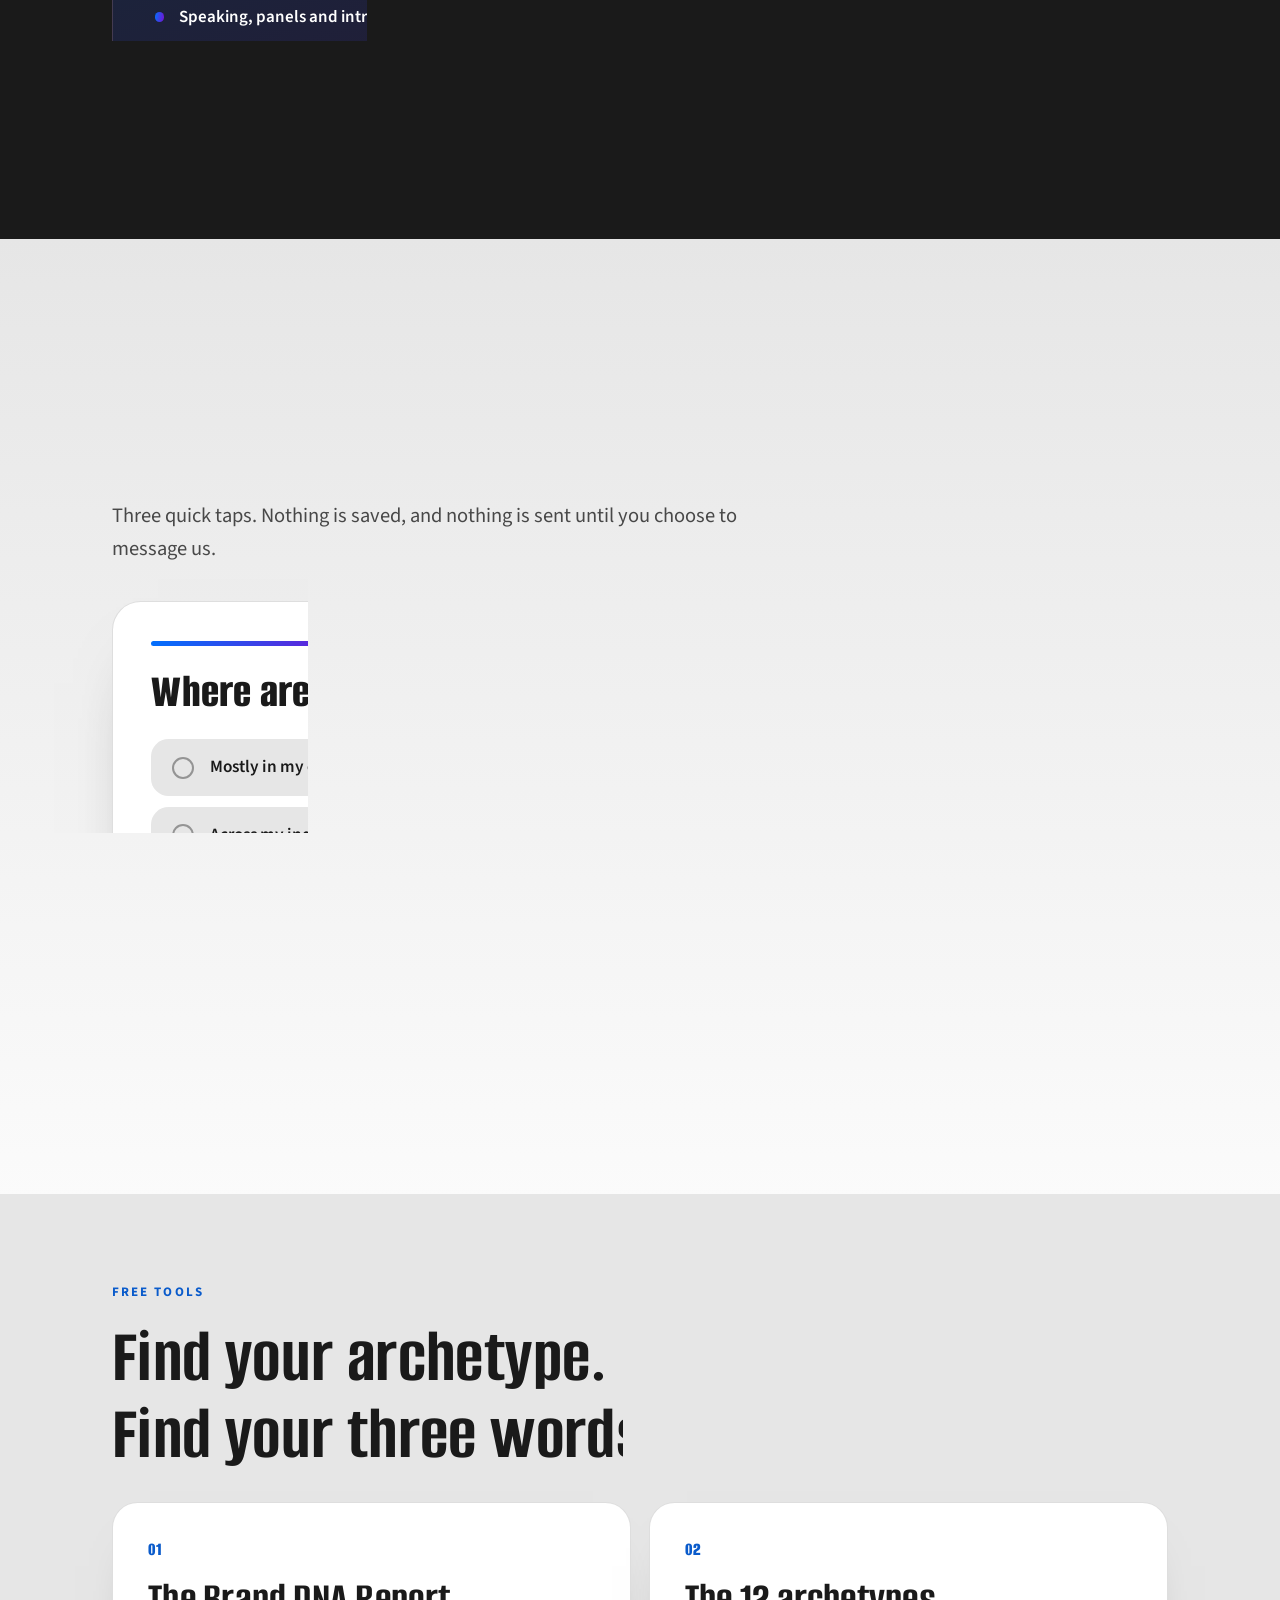
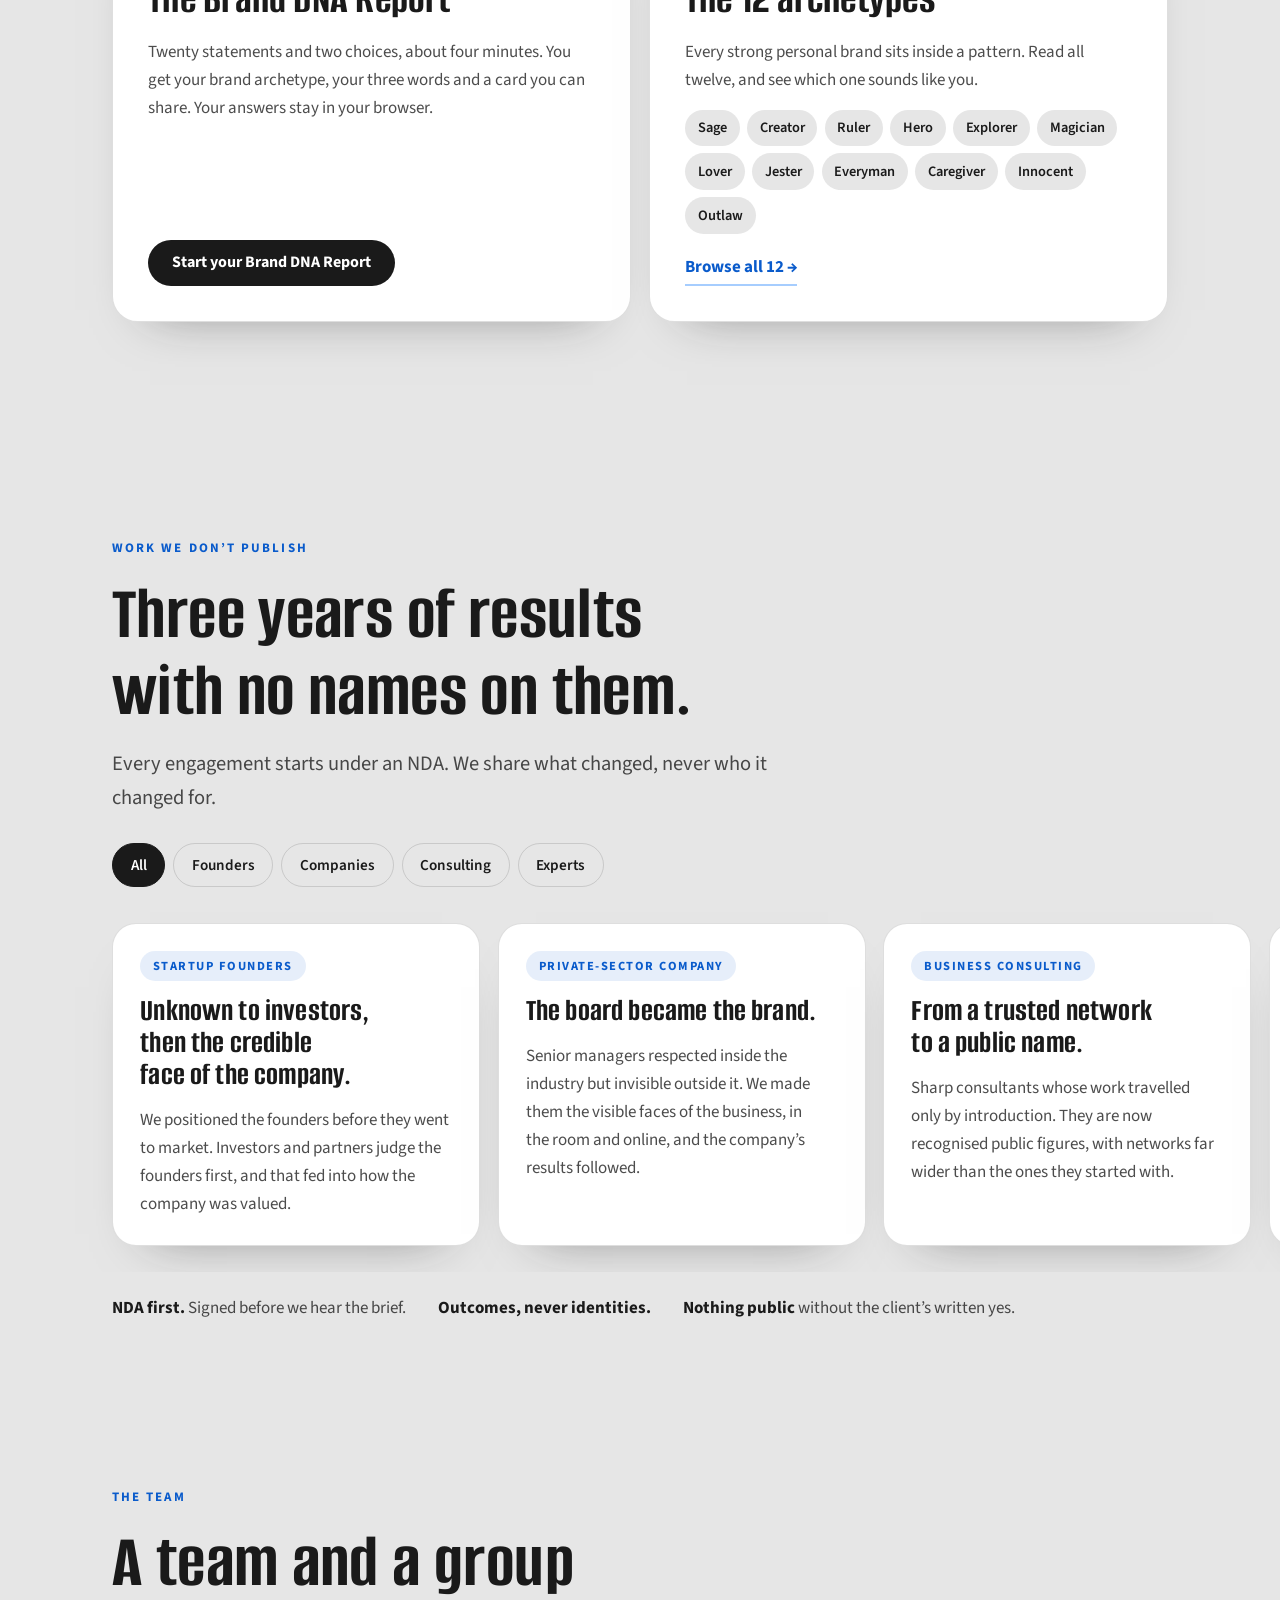
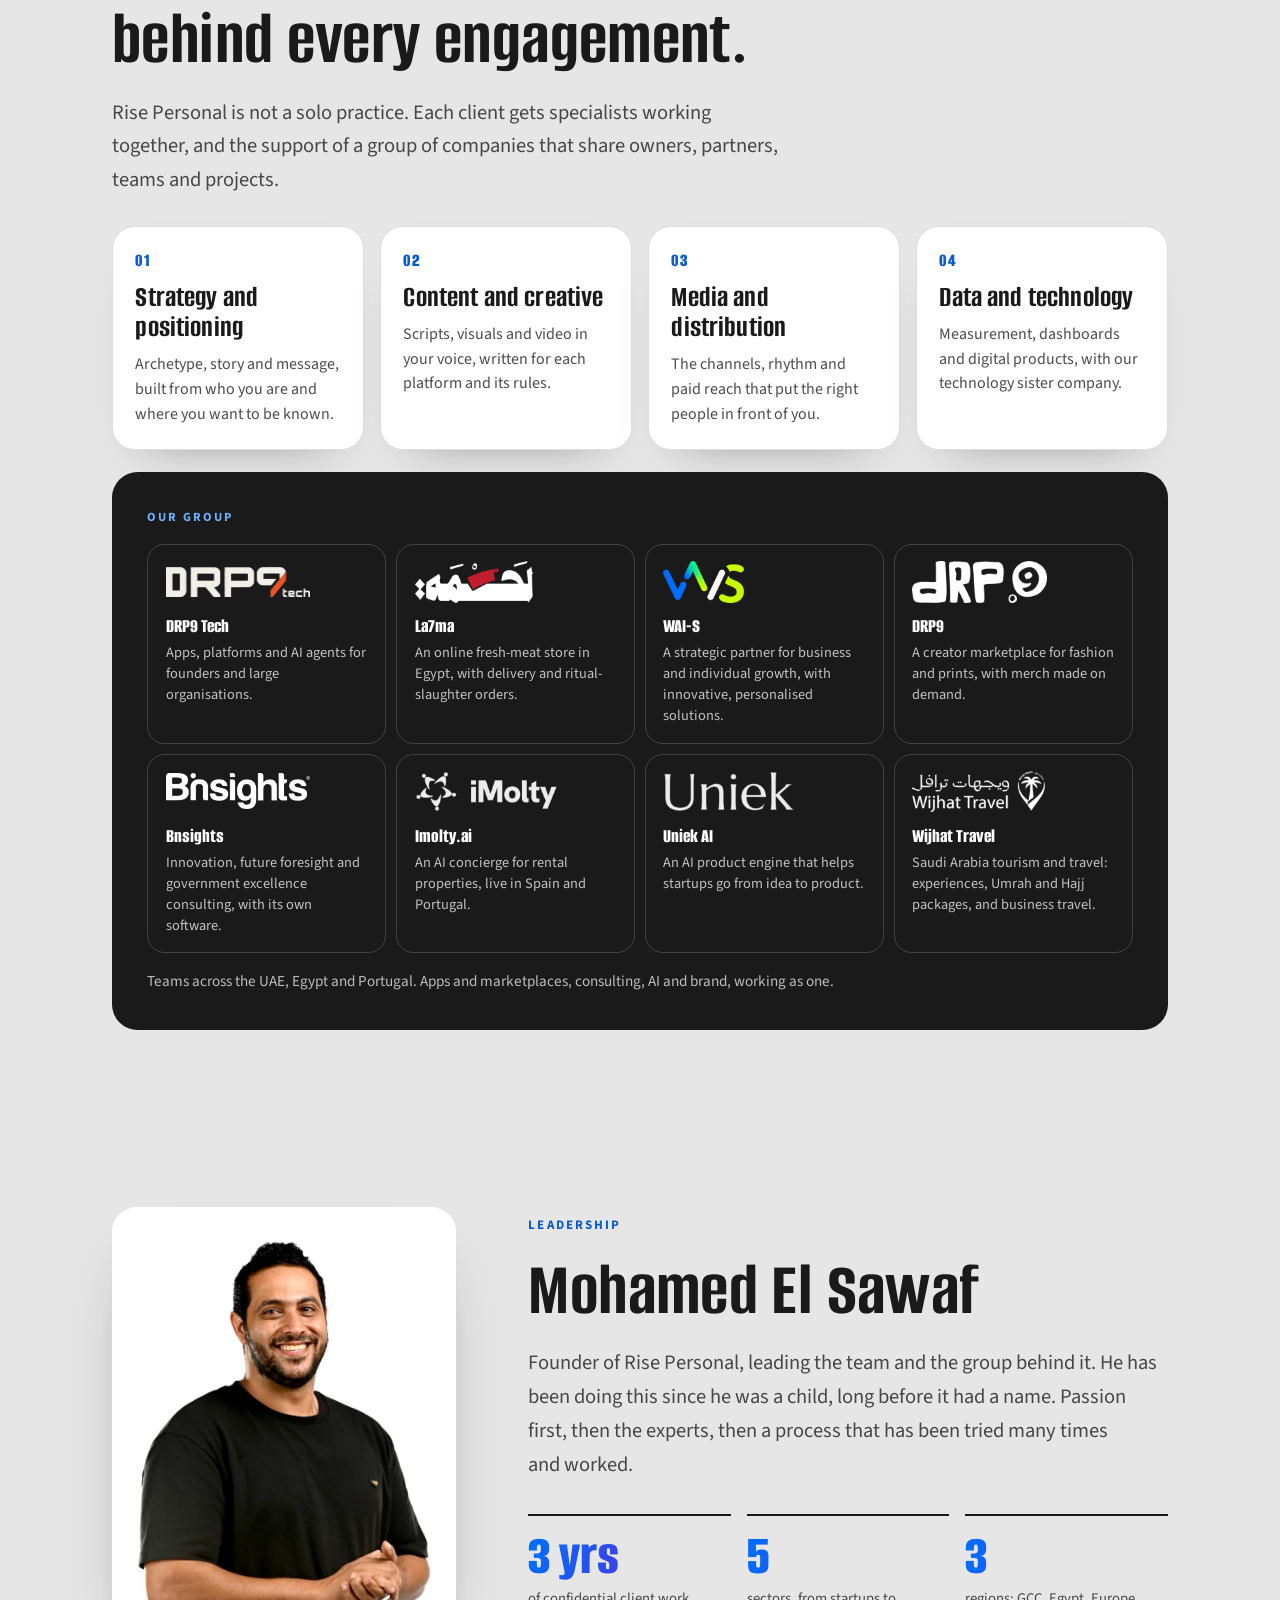
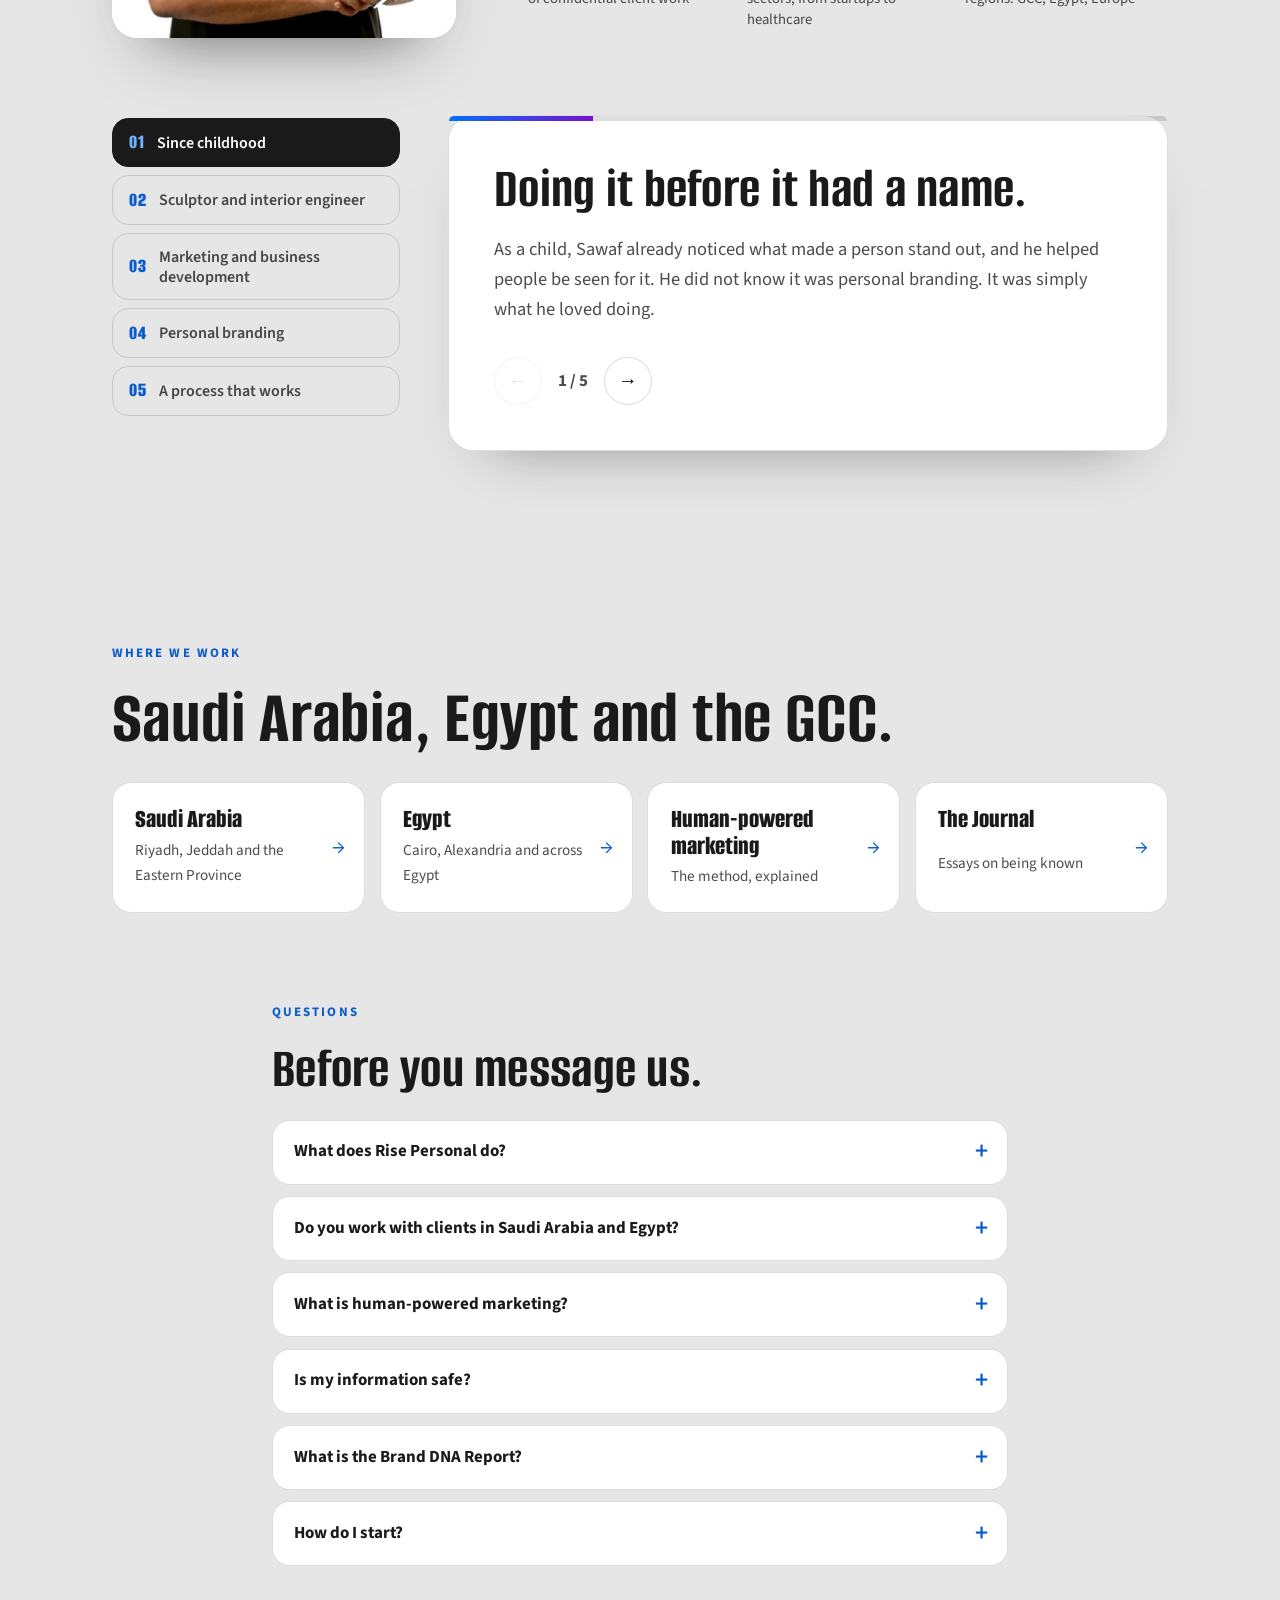
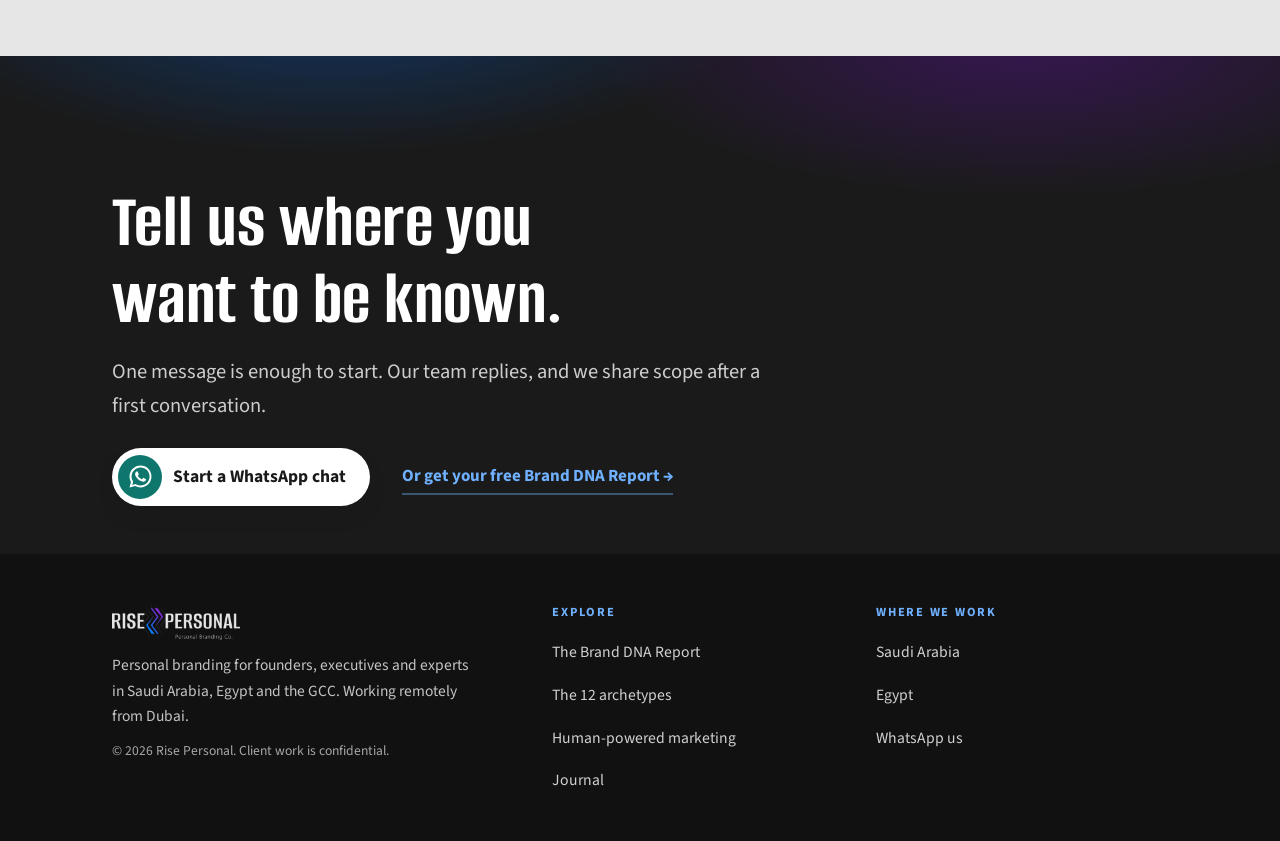
==== commit 25ff5466: "deploy: index.html" ====
--- a/index.html
+++ b/index.html
@@ -7,8 +7,7 @@
 <title>Personal Branding: Saudi Arabia, Egypt &amp; GCC | Rise Personal</title>
 <meta name="description" content="Rise Personal positions founders, executives and experts where reputation is built: in the room first, then online. Saudi Arabia, Egypt and the GCC.">
 <meta name="theme-color" content="#1A1A1A">
-<!-- PREVIEW: remove noindex when V3 goes live (set LIVE=True in build_v3.py) -->
-<meta name="robots" content="noindex,follow">
+<meta name="robots" content="index,follow,max-image-preview:large">
 <link rel="canonical" href="https://www.risepersonal.com/">
 <link rel="alternate" hreflang="en" href="https://www.risepersonal.com/">
 <link rel="alternate" hreflang="x-default" href="https://www.risepersonal.com/">
